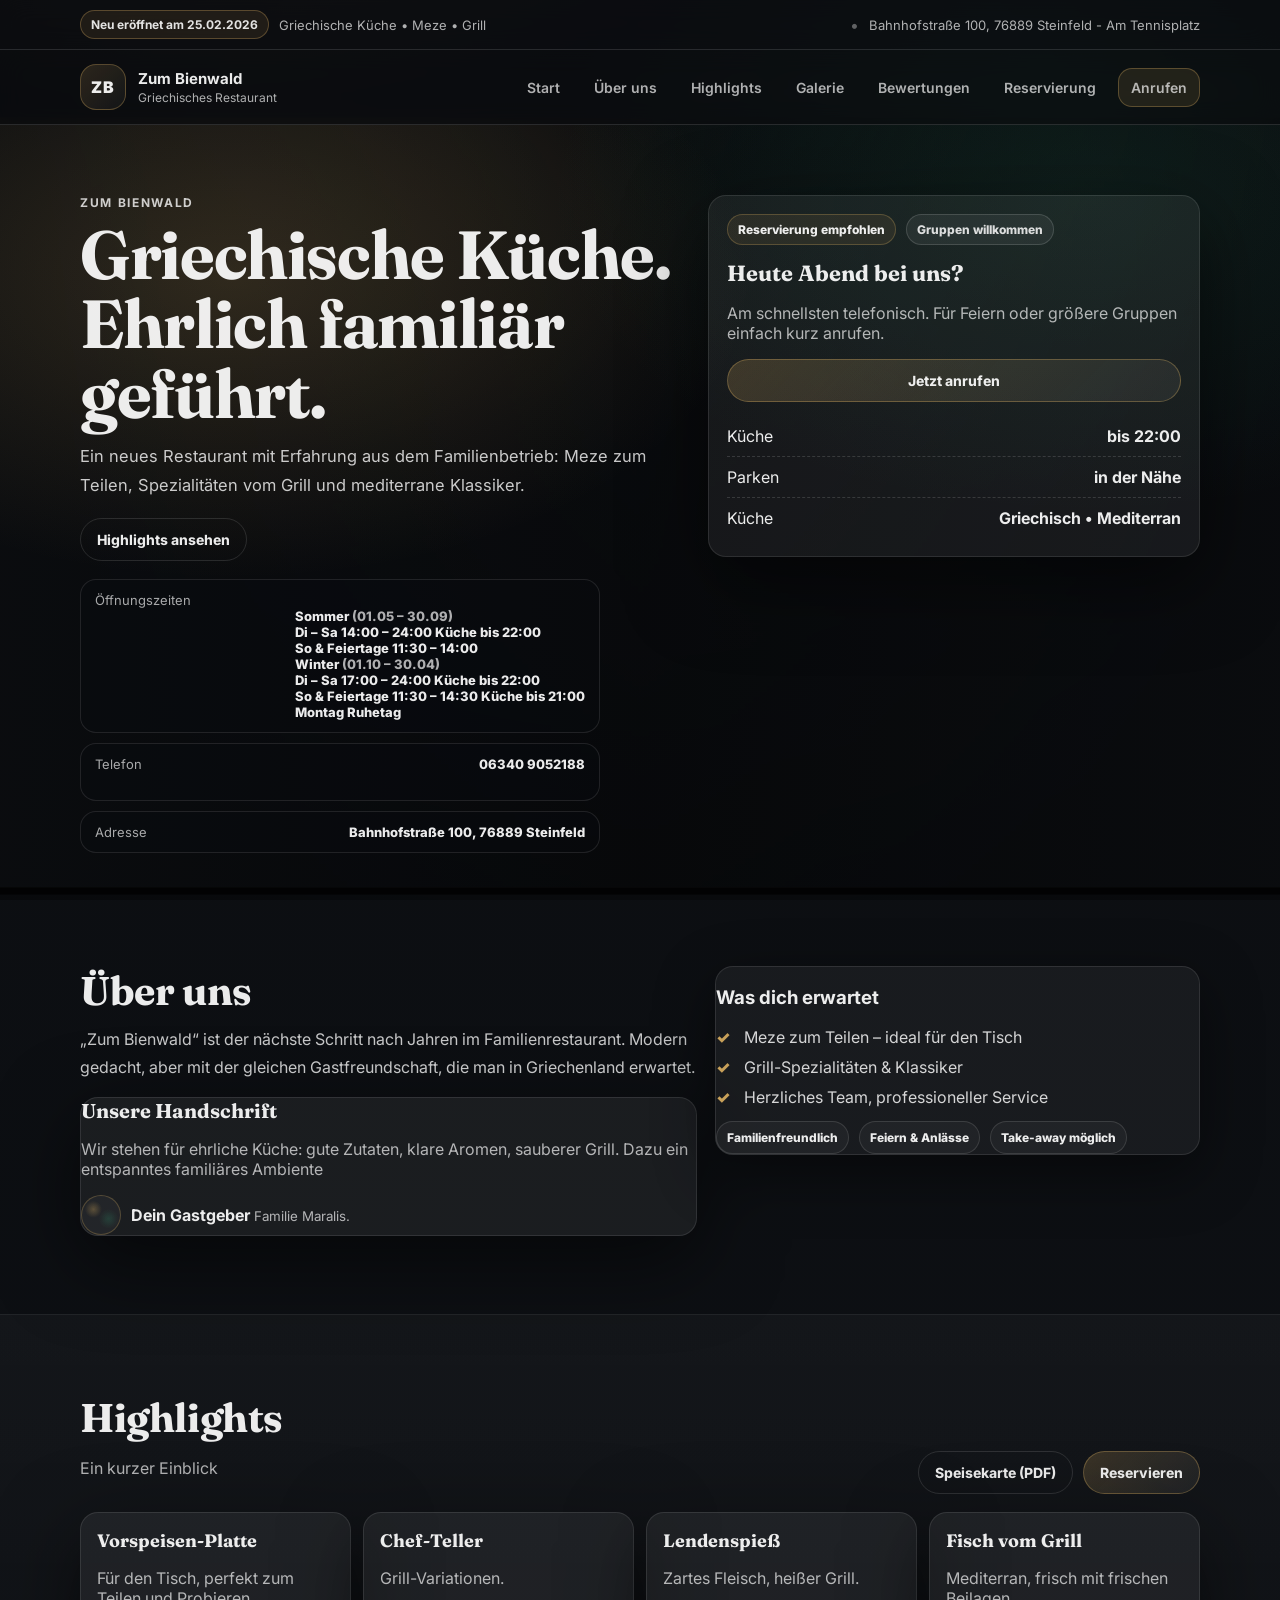
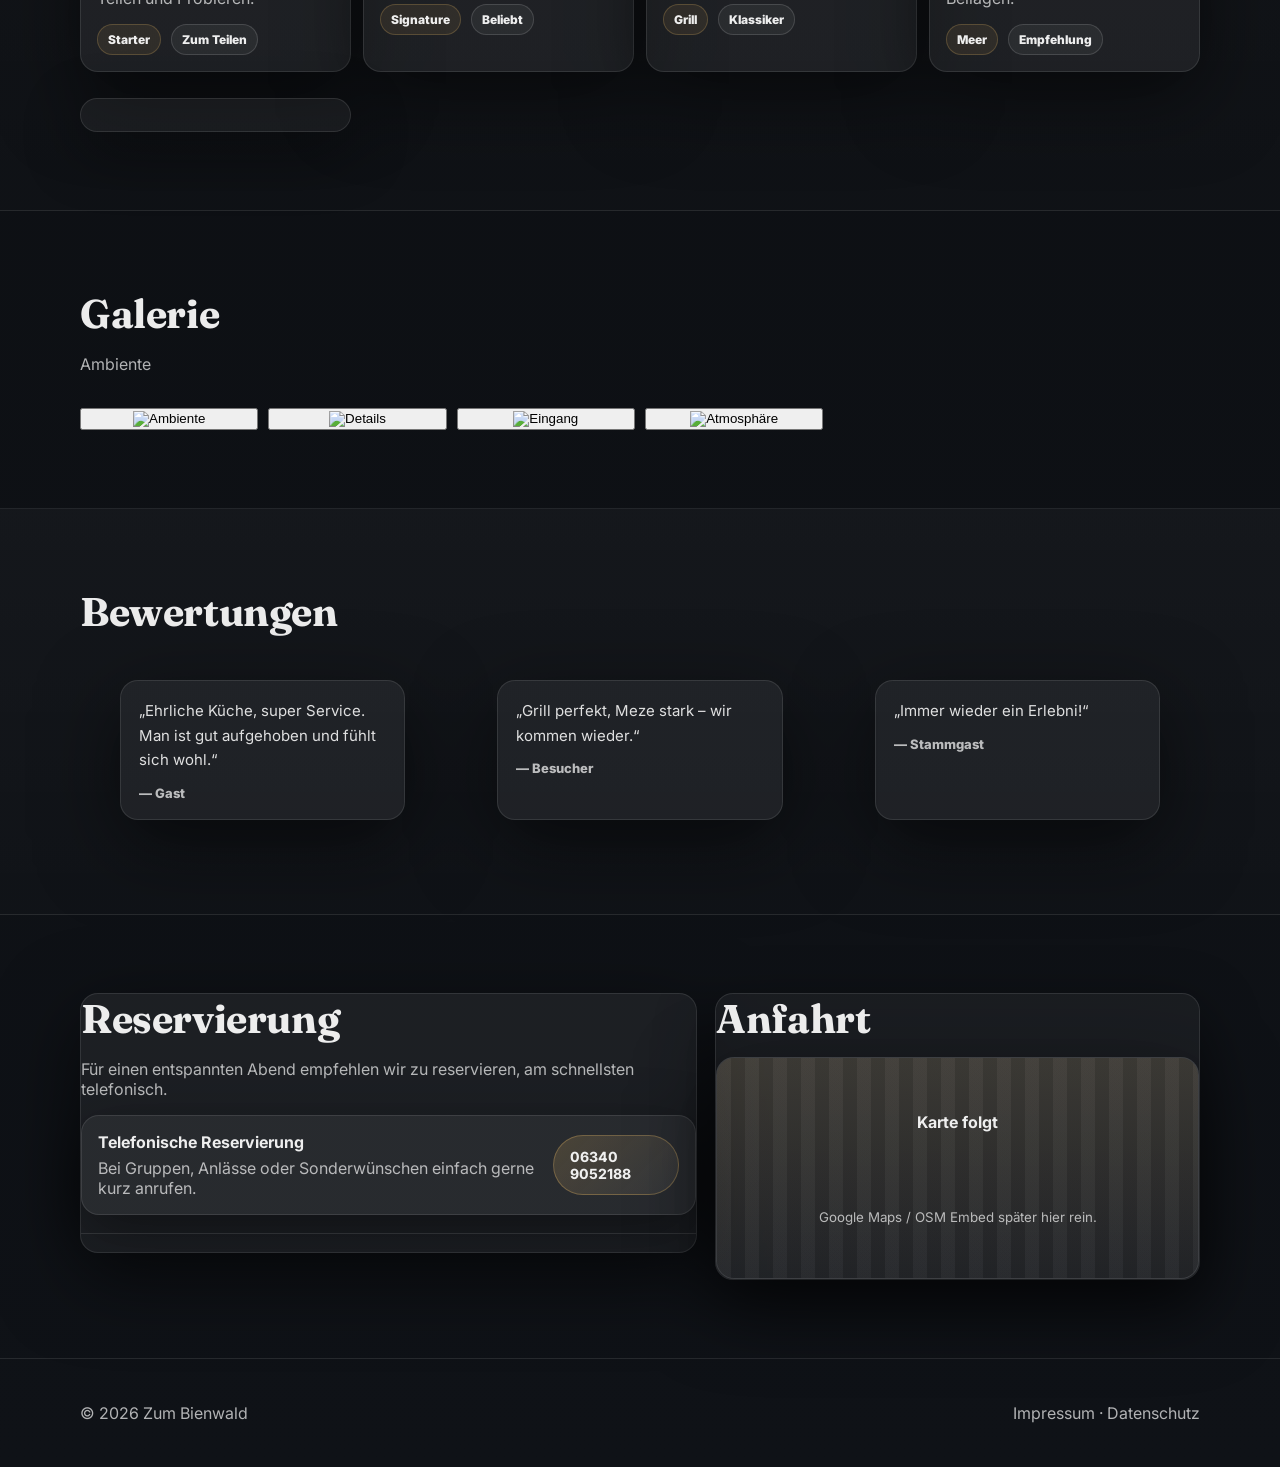
==== index.html @ 8776b53a "Update contact information and restaurant details" ====
<!doctype html>
<html lang="de">
  <head>
    <meta charset="UTF-8" />
    <meta name="viewport" content="width=device-width, initial-scale=1.0" />
    <title>Zum Bienwald — Griechische Küche mit Charakter</title>
    <meta name="description" content="Zum Bienwald — griechische Küche. Mediterrane Klassiker. Reservierung empfohlen." />

    <link rel="stylesheet" href="styles.css" />
  </head>

  <body>
    <!-- Top strip -->
    <div class="topstrip">
      <div class="container topstrip__inner">
        <div class="topstrip__left">
          <span class="pill">Neu eröffnet am 25.02.2026</span>
          <span class="topstrip__text">Griechische Küche • Meze • Grill</span>
        </div>
        <div class="topstrip__right">
          <a href="tel: 06340 9052188" class="topstrip__link"></a>
          <span class="dot">•</span>
          <a href="#kontakt" class="topstrip__link">Bahnhofstraße 100, 76889 Steinfeld - Am Tennisplatz </a>
        </div>
      </div>
    </div>

    <!-- Header -->
    <header class="header" id="top">
      <div class="container header__inner">
        <a class="brand" href="#start" aria-label="Start">
          <span class="brand__mark">ZB</span>
          <span class="brand__text">
            <strong>Zum Bienwald</strong>
            <small>Griechisches Restaurant</small>
          </span>
        </a>

        <button class="nav-toggle" aria-label="Menü öffnen" aria-expanded="false" aria-controls="nav">
          <span></span><span></span><span></span>
        </button>

        <nav class="nav" id="nav">
          <a href="#start">Start</a>
          <a href="#ueber-uns">Über uns</a>
          <a href="#speisekarte">Highlights</a>
          <a href="#galerie">Galerie</a>
          <a href="#bewertungen">Bewertungen</a>
          <a href="#reservierung">Reservierung</a>
          <a class="nav__cta" href="tel:06340 9052188">Anrufen</a>
        </nav>
      </div>
    </header>

    <!-- Hero -->
    <main id="start">
      <section class="hero">
        <div class="hero__bg" aria-hidden="true"></div>
        <div class="hero__overlay" aria-hidden="true"></div>

        <div class="container hero__inner">
          <div class="hero__copy">
            <p class="kicker">Zum Bienwald</p>
            <h1>Griechische Küche.<br />Ehrlich familiär geführt.</h1>
            <p class="lead">
              Ein neues Restaurant mit Erfahrung aus dem Familienbetrieb: Meze zum Teilen, Spezialitäten vom Grill und
              mediterrane Klassiker.
            </p>

            <div class="hero__actions">
              <a class="btn btn--ghost" href="#speisekarte">Highlights ansehen</a>
            </div>

            <div class="hero__meta">
              <div class="meta meta--hours">
                <span class="meta__k">Öffnungszeiten</span>

                <div class="meta__v hours">
                  <div class="hours__col">
                    <div class="hours__title">Sommer <span class="muted">(01.05 – 30.09)</span></div>

                    <div class="hours-mini__row">
                      <span class="hours__label">Di – Sa</span>
                      <span class="hours__time">14:00 – 24:00</span>
                      <span class="hours__note">Küche bis 22:00</span>
                    </div>

                    <div class="hours-mini__row">
                      <span class="hours__label">So & Feiertage</span>
                      <span class="hours__time">11:30 – 14:00</span>
                      <span class="hours__note"></span>
                    </div>
                  </div>

                  <div class="hours__col">
                    <div class="hours__title">Winter <span class="muted">(01.10 – 30.04)</span></div>

                    <div class="hours-mini__row">
                      <span class="hours__label">Di – Sa</span>
                      <span class="hours__time">17:00 – 24:00</span>
                      <span class="hours__note">Küche bis 22:00</span>
                    </div>

                    <div class="hours-mini__row">
                      <span class="hours__label">So & Feiertage</span>
                      <span class="hours__time">11:30 – 14:30</span>
                      <span class="hours__note">Küche bis 21:00</span>
                    </div>

                    <div class="hours__closed">Montag Ruhetag</div>
                  </div>
                </div>
              </div>

  <div class="meta">
    <span class="meta__k">Telefon</span>
    <p></p>
    <span class="meta__v"><a href="tel:063409052188">06340 9052188</a></span>
  </div>

  <div class="meta">
    <span class="meta__k">Adresse</span>
    <span class="meta__v">Bahnhofstraße 100, 76889 Steinfeld</span>
  </div>
</div>
          </div>

          <div class="hero__panel">
            <div class="panel card">
              <div class="panel__top">
                <span class="badge">Reservierung empfohlen</span>
                <span class="badge badge--muted">Gruppen willkommen</span>
              </div>

              <h3>Heute Abend bei uns?</h3>
              <p class="muted">
                Am schnellsten telefonisch. Für Feiern oder größere Gruppen einfach kurz anrufen.
              </p>

              <a class="btn btn--primary btn--wide" href="tel:06340 9052188">Jetzt anrufen</a>

              <div class="panel__rows">
                <div class="row">
                  <span>Küche</span>
                  <strong>bis 22:00</strong>
                </div>
                <div class="row">
                  <span>Parken</span>
                  <strong>in der Nähe</strong>
                </div>
                <div class="row">
                  <span>Küche</span>
                  <strong>Griechisch • Mediterran</strong>
                </div>
              </div>
            </div>
          </div>
        </div>
      </section>

      <!-- About -->
      <section class="section" id="ueber-uns">
        <div class="container grid-2">
          <div>
            <h2>Über uns</h2>
            <div class="about__img" style="background-image:url('assets/about-1.png')"></div>
            <p class="lead2">
              „Zum Bienwald“ ist der nächste Schritt nach Jahren im Familienrestaurant. Modern
              gedacht, aber mit der gleichen Gastfreundschaft, die man in Griechenland erwartet.
            </p>

            <div class="story card">
              <h3>Unsere Handschrift</h3>
              <p class="muted">
                Wir stehen für ehrliche Küche: gute Zutaten, klare Aromen, sauberer Grill. Dazu ein entspanntes familiäres Ambiente
              </p>

              <div class="signature">
                <div class="signature__dot" aria-hidden="true"></div>
                <div>
                  <strong>Dein Gastgeber</strong>
                  <small class="muted">Familie Maralis.</small>
                </div>
              </div>
            </div>
          </div>

          <aside class="card card--soft">
            <h3>Was dich erwartet</h3>
            <ul class="check">
              <li>Meze zum Teilen – ideal für den Tisch</li>
              <li>Grill-Spezialitäten & Klassiker</li>
              <li>Herzliches Team, professioneller Service</li>
            </ul>

            <div class="tags">
              <span class="tag">Familienfreundlich</span>
              <span class="tag">Feiern & Anlässe</span>
              <span class="tag">Take-away möglich</span>
            </div>
          </aside>
        </div>
      </section>

      <!-- Highlights / Menu style section -->
      <section class="section section--alt" id="speisekarte">
        <div class="container">
          <div class="section__head">
            <div>
              <h2>Highlights</h2>
              <p class="muted">Ein kurzer Einblick </p>
            </div>
            <div class="section__actions">
              <a class="btn btn--ghost" href="assets/speisekarte.pdf" target="_blank" rel="noopener">Speisekarte (PDF)</a>
              <a class="btn btn--primary" href="#reservierung">Reservieren</a>
            </div>
          </div>

          <div class="cards">
            <article class="food card">
              <div class="food__img" style="background-image:url('assets/dish-vorspeisenteller.png'); background-position: 50% 70%;"></div>
              <h3>Vorspeisen-Platte</h3>
              <p class="muted">Für den Tisch, perfekt zum Teilen und Probieren.</p>
              <div class="food__meta">
                <span class="chip">Starter</span>
                <span class="chip chip--line">Zum Teilen</span>
              </div>
            </article>

            <article class="food card">
              <div class="food__img" style="background-image:url('assets/dish-chefteller.png'); background-position: 50% 70%;"></div>
              <h3>Chef-Teller</h3>
              <p class="muted">Grill-Variationen.</p>
              <div class="food__meta">
                <span class="chip">Signature</span>
                <span class="chip chip--line">Beliebt</span>
              </div>
            </article>

            <article class="food card">
              <div class="food__img" style="background-image:url('assets/dish-lendenspiess.png'); background-position: 50% 70%;"></div>
              <h3>Lendenspieß</h3>
              <p class="muted">Zartes Fleisch, heißer Grill.</p>
              <div class="food__meta">
                <span class="chip">Grill</span>
                <span class="chip chip--line">Klassiker</span>
              </div>
            </article>

            <article class="food card">
              <div class="food__img" style="background-image:url('assets/dish-fisch.png'); background-position: 50% 70%;"></div>
              <h3>Fisch vom Grill</h3>
              <p class="muted">Mediterran, frisch mit frischen Beilagen.</p>
              <div class="food__meta">
                <span class="chip">Meer</span>
                <span class="chip chip--line">Empfehlung</span>
              </div>
            </article>

          <div class="note card card--soft">
          </div>
        </div>
      </section>

      <!-- Gallery -->
      <section class="section" id="galerie">
        <div class="container">
          <div class="section__head">
            <div>
              <h2>Galerie</h2>
              <p class="muted">Ambiente</p>
            </div>
          </div>

          <div class="gallery gallery--img">
            <button class="gi" data-src="assets/hero.png" aria-label="Ambiente">
              <img src="assets/hero.png" alt="Ambiente" loading="lazy">
            </button>

            <button class="gi" data-src="assets/about-1.png" aria-label="Details">
              <img src="assets/about-1.png" alt="Details" loading="lazy">
            </button>

            <button class="gi" data-src="assets/about-2.png" aria-label="Eingang">
              <img src="assets/about-2.png" alt="Eingang" loading="lazy">
            </button>

            <button class="gi" data-src="assets/about-3.png" aria-label="Atmosphäre">
              <img src="assets/about-3.png" alt="Atmosphäre" loading="lazy">
            </button>
          </div>
      </section>

      <!-- Reviews -->
      <section class="section section--alt" id="bewertungen">
        <div class="container">
          <div class="section__head">
            <div>
              <h2>Bewertungen</h2>
            </div>
          </div>

          <div class="quotes">
            <figure class="quote card">
              <blockquote>„Ehrliche Küche, super Service. Man ist gut aufgehoben und fühlt sich wohl.“</blockquote>
              <figcaption>— Gast</figcaption>
            </figure>

            <figure class="quote card">
              <blockquote>„Grill perfekt, Meze stark – wir kommen wieder.“</blockquote>
              <figcaption>— Besucher</figcaption>
            </figure>

            <figure class="quote card">
              <blockquote>„Immer wieder ein Erlebni!“</blockquote>
              <figcaption>— Stammgast</figcaption>
            </figure>
          </div>
        </div>
      </section>

      <!-- Reservation / Contact -->
      <section class="section" id="reservierung">
        <div class="container grid-2">
          <div class="card">
            <h2>Reservierung</h2>
            <p class="muted">
              Für einen entspannten Abend empfehlen wir zu reservieren, am schnellsten telefonisch.
            </p>

            <div class="call card card--soft">
              <div>
                <strong>Telefonische Reservierung</strong>
                <p class="muted" style="margin:6px 0 0;">
                  Bei Gruppen, Anlässe oder Sonderwünschen einfach gerne kurz anrufen.
                </p>
              </div>
              <a class="btn btn--primary" href="tel:06340 9052188">06340 9052188</a>
            </div>

            <hr class="hr" />

          </div>

          <aside class="card card--soft" id="kontakt">
            <h2>Anfahrt</h2>

            <div class="contact">
            <div class="map card">
              <div class="map__ph">
                <strong>Karte folgt</strong>
                <small class="muted">Google Maps / OSM Embed später hier rein.</small>
              </div>
            </div>
          </aside>
        </div>
      </section>
    </main>

    <footer class="footer">
      <div class="container footer__inner">
        <p class="muted">© <span id="year"></span> Zum Bienwald</p>
        <p class="muted">
          <a href="#" onclick="return false;">Impressum</a> ·
          <a href="#" onclick="return false;">Datenschutz</a>
        </p>
      </div>
    </footer>

    <!-- Lightbox -->
    <div class="lightbox" id="lightbox" aria-hidden="true">
      <button class="lightbox__close" aria-label="Schließen">×</button>
      <img class="lightbox__img" alt="Galeriebild" />
    </div>

    <script src="script.js"></script>

    <a class="fab" href="tel:06340 9052188" aria-label="Jetzt anrufen">
    Anrufen
    </a>
  </body>
</html>
---- styles.css ----
@import url('https://fonts.googleapis.com/css2?family=Fraunces:opsz,wght@9..144,500,650&family=Inter:wght@400;500;600;700&display=swap');

:root{
  --bg: #0b0d10;
  --bg2:#0f1217;
  --surface: rgba(255,255,255,0.06);
  --surface2: rgba(255,255,255,0.08);
  --line: rgba(255,255,255,0.12);

  --text: rgba(255,255,255,0.92);
  --muted: rgba(255,255,255,0.68);

  --accent: #c8a15a;      /* brass */
  --accent2:#2f9e73;      /* subtle green */
  --shadow: 0 24px 80px rgba(0,0,0,0.55);

  --radius: 18px;
  --container: 1120px;
}

*{ box-sizing:border-box; }
html{ scroll-behavior:smooth; }
body{
  margin:0;
  font-family: Inter, ui-sans-serif, system-ui, -apple-system, Segoe UI, Roboto, Helvetica, Arial;
  color: var(--text);

  /* Mehr Tiefe: mehrfaches Layering + "grain" + Vignette */
  background:
    radial-gradient(1200px 700px at 15% -10%, rgba(200,161,90,0.22), transparent 60%),
    radial-gradient(900px 600px at 85% 5%, rgba(47,158,115,0.14), transparent 58%),
    radial-gradient(900px 650px at 50% 115%, rgba(255,255,255,0.06), transparent 55%),
    linear-gradient(180deg, var(--bg), var(--bg2));
}

/* Grain + Vignette (Dimension) */
body::before{
  content:"";
  position: fixed;
  inset: 0;
  pointer-events: none;
  z-index: -1;

  /* sehr dezentes "Grain" durch überlagerte Micro-Gradienten */
  background:
    radial-gradient(1px 1px at 20% 30%, rgba(255,255,255,0.05), transparent 60%),
    radial-gradient(1px 1px at 80% 20%, rgba(255,255,255,0.04), transparent 60%),
    radial-gradient(1px 1px at 60% 70%, rgba(255,255,255,0.045), transparent 60%),
    radial-gradient(1px 1px at 30% 80%, rgba(255,255,255,0.035), transparent 60%);

  background-size: 220px 220px;
  opacity: 0.22;
  filter: contrast(120%) brightness(110%);
}

body::after{
  content:"";
  position: fixed;
  inset: 0;
  pointer-events: none;
  z-index: -1;

  /* Vignette für "Tiefe" */
  background:
    radial-gradient(900px 700px at 50% 30%, transparent 55%, rgba(0,0,0,0.55) 100%);
  opacity: 0.55;
}

a{ color:inherit; text-decoration:none; }
.container{ width:min(var(--container), calc(100% - 44px)); margin-inline:auto; }

.topstrip{
  position:sticky;
  top:0;
  z-index:60;
  backdrop-filter: blur(12px);
  background: rgba(11,13,16,0.75);
  border-bottom: 1px solid var(--line);
}
.topstrip__inner{
  display:flex;
  align-items:center;
  justify-content:space-between;
  gap:14px;
  padding: 10px 0;
}
.topstrip__left{ display:flex; align-items:center; gap:10px; flex-wrap:wrap; }
.topstrip__right{ display:flex; align-items:center; gap:10px; flex-wrap:wrap; }
.topstrip__text{ color: var(--muted); font-size: 13px; }
.topstrip__link{ color: var(--muted); font-size: 13px; }
.topstrip__link:hover{ color: var(--text); }
.dot{ color: rgba(255,255,255,0.35); }

.pill{
  display:inline-flex;
  align-items:center;
  padding:6px 10px;
  border-radius: 999px;
  border:1px solid rgba(200,161,90,0.35);
  background: rgba(200,161,90,0.10);
  color: rgba(255,255,255,0.88);
  font-weight: 700;
  font-size: 12px;
}

/* Header */
.header{
  position:sticky;
  top:45px;
  z-index:55;
  backdrop-filter: blur(12px);
  background: rgba(11,13,16,0.68);
  border-bottom:1px solid var(--line);
}
.header__inner{
  display:flex;
  align-items:center;
  justify-content:space-between;
  padding: 14px 0;
  gap:16px;
}

.brand{ display:flex; align-items:center; gap:12px; }
.brand__mark{
  width:46px; height:46px;
  display:grid; place-items:center;
  border-radius: 16px;
  border: 1px solid rgba(200,161,90,0.35);
  background: linear-gradient(135deg, rgba(200,161,90,0.18), rgba(255,255,255,0.04));
  letter-spacing: 0.08em;
  font-weight: 900;
}
.brand__text strong{ display:block; font-size: 15px; }
.brand__text small{ display:block; color: var(--muted); font-size: 12px; margin-top: 2px; }

.nav{ display:flex; align-items:center; gap:10px; }
.nav a{
  color: var(--muted);
  font-size: 14px;
  font-weight: 600;
  padding: 10px 12px;
  border-radius: 14px;
}
.nav a:hover{ color: var(--text); background: rgba(255,255,255,0.06); }

.nav__cta{
  border:1px solid rgba(200,161,90,0.35);
  background: rgba(200,161,90,0.12);
  color: rgba(255,255,255,0.90);
}
.nav__cta:hover{ background: rgba(200,161,90,0.16); }

.nav-toggle{
  display:none;
  width:46px; height:42px;
  border-radius: 14px;
  border:1px solid var(--line);
  background: rgba(255,255,255,0.06);
  cursor:pointer;
}
.nav-toggle span{
  display:block;
  height:2px; width:20px;
  background: rgba(255,255,255,0.80);
  margin: 5px auto;
  border-radius: 2px;
}

/* Hero */
.hero{
  position:relative;
  padding: 70px 0 34px;
  border-bottom: 1px solid rgba(255,255,255,0.08);
}
.hero__bg{
  position:absolute;
  inset:0;
  background:
    radial-gradient(900px 520px at 20% 10%, rgba(200,161,90,0.16), transparent 55%),
    linear-gradient(180deg, rgba(0,0,0,0.20), rgba(0,0,0,0.75)),
    url("assets/hero.jpg");
  background-size: cover;
  background-position: center;
  filter: saturate(1.02);

    /* ...dein vorhandener hero__bg bleibt... */
  transform: scale(1.02);
  filter: saturate(1.05) contrast(1.05) brightness(0.92);
}

.hero__overlay{
  position:absolute;
  inset:0;

  /* Mehr Dimension: stärker links, weicher rechts, plus subtle highlight */
  background:
    radial-gradient(900px 520px at 18% 20%, rgba(200,161,90,0.18), transparent 58%),
    radial-gradient(900px 520px at 85% 10%, rgba(47,158,115,0.10), transparent 60%),
    linear-gradient(90deg, rgba(11,13,16,0.92), rgba(11,13,16,0.55), rgba(11,13,16,0.90));
}
.hero__inner{
  position:relative;
  display:grid;
  grid-template-columns: 1.1fr 0.9fr;
  gap: 26px;
  align-items:start;
}

.kicker{
  margin:0 0 10px;
  color: rgba(255,255,255,0.78);
  letter-spacing: 0.14em;
  text-transform: uppercase;
  font-size: 12px;
  font-weight: 700;
}
h1{
  margin:0 0 14px;
  font-family: Fraunces, ui-serif, Georgia, serif;
  font-size: clamp(40px, 5.4vw, 68px);
  line-height: 1.02;
  letter-spacing: -0.02em;
}
.lead{
  margin:0 0 18px;
  color: rgba(255,255,255,0.78);
  font-size: 16.5px;
  line-height: 1.75;
  max-width: 62ch;
}

.hero__actions{ display:flex; gap:12px; flex-wrap:wrap; margin-bottom: 18px; }

.btn{
  display:inline-flex;
  align-items:center;
  justify-content:center;
  gap:10px;
  padding: 12px 16px;
  border-radius: 999px;
  border: 1px solid var(--line);
  cursor:pointer;
  font-weight: 750;
  font-size: 14px;
  background: rgba(255,255,255,0.06);
  color: var(--text);
  transition: transform 160ms ease, box-shadow 160ms ease, background 160ms ease;
}
.btn:hover{
  transform: translateY(-2px);
  box-shadow: 0 18px 44px rgba(0,0,0,0.35);
  background: rgba(255,255,255,0.08);
}
.btn--primary{
  border-color: rgba(200,161,90,0.38);
  background: linear-gradient(135deg, rgba(200,161,90,0.22), rgba(255,255,255,0.06));
}
.btn--ghost{
  background: transparent;
}
.btn--wide{ width:100%; }

.hero__meta{
  display:grid;
  grid-template-columns: 1fr;
  gap: 10px;
  margin-top: 18px;
  max-width: 520px;
}
.meta{
  border:1px solid rgba(255,255,255,0.10);
  background: rgba(11,13,16,0.45);
  border-radius: 16px;
  padding: 12px 14px;
  display:flex;
  justify-content:space-between;
  gap:12px;
}
.meta__k{ color: rgba(255,255,255,0.65); font-size: 13px; }
.meta__v{ font-weight: 800; font-size: 13px; }

/* Right panel */
.card{
  border:1px solid rgba(255,255,255,0.10);
  background: rgba(255,255,255,0.06);
  border-radius: var(--radius);
  box-shadow: var(--shadow);
}
.card--soft{ background: rgba(255,255,255,0.05); box-shadow: 0 18px 60px rgba(0,0,0,0.45); }

.panel{ padding: 18px; }
.panel__top{ display:flex; gap:10px; flex-wrap:wrap; margin-bottom: 14px; }
.badge{
  display:inline-flex;
  padding: 7px 10px;
  border-radius: 999px;
  border: 1px solid rgba(200,161,90,0.30);
  background: rgba(200,161,90,0.10);
  font-weight: 800;
  font-size: 12px;
}
.badge--muted{
  border-color: rgba(255,255,255,0.14);
  background: rgba(255,255,255,0.06);
  color: rgba(255,255,255,0.84);
}
.panel h3{
  margin: 0 0 8px;
  font-family: Fraunces, ui-serif, Georgia, serif;
  font-size: 22px;
}
.muted{ color: var(--muted); }
.panel__rows{ margin-top: 14px; }
.row{
  display:flex;
  justify-content:space-between;
  gap:12px;
  padding: 10px 0;
  border-bottom: 1px dashed rgba(255,255,255,0.14);
}
.row:last-child{ border-bottom:none; }

/* Sections */
.section{ padding: 78px 0; }
.section--alt{
  background: linear-gradient(180deg, rgba(255,255,255,0.03), rgba(255,255,255,0.01));
  border-top: 1px solid rgba(255,255,255,0.08);
  border-bottom: 1px solid rgba(255,255,255,0.08);
}
.section__head{
  display:flex;
  align-items:flex-end;
  justify-content:space-between;
  gap:16px;
  margin-bottom: 18px;
}
.section__actions{ display:flex; gap:10px; flex-wrap:wrap; }

h2{
  margin:0 0 10px;
  font-family: Fraunces, ui-serif, Georgia, serif;
  font-size: clamp(28px, 3.4vw, 40px);
  letter-spacing: -0.01em;
}
.lead2{
  margin: 0 0 16px;
  color: rgba(255,255,255,0.76);
  font-size: 16px;
  line-height: 1.75;
  max-width: 64ch;
}
.grid-2{
  display:grid;
  grid-template-columns: 1.12fr 0.88fr;
  gap: 18px;
  align-items:start;
}

/* Story */
.story h3{
  margin: 0 0 8px;
  font-family: Fraunces, ui-serif, Georgia, serif;
  font-size: 20px;
}
.signature{
  margin-top: 14px;
  display:flex;
  align-items:center;
  gap:10px;
}
.signature__dot{
  width:40px;
  height:40px;
  border-radius: 999px;
  border: 1px solid rgba(200,161,90,0.30);
  background:
    radial-gradient(14px 14px at 30% 35%, rgba(200,161,90,0.35), transparent 60%),
    radial-gradient(16px 16px at 70% 60%, rgba(47,158,115,0.22), transparent 60%),
    rgba(255,255,255,0.04);
}

/* Checklist + tags */
.check{ list-style:none; padding:0; margin: 12px 0 0; }
.check li{
  padding-left: 28px;
  position:relative;
  margin:10px 0;
  color: rgba(255,255,255,0.82);
}
.check li::before{
  content:"✓";
  position:absolute;
  left:0; top:0;
  color: var(--accent);
  font-weight:900;
}
.tags{ display:flex; flex-wrap:wrap; gap:10px; margin-top: 14px; }
.tag{
  padding:8px 10px;
  border-radius:999px;
  border:1px solid rgba(255,255,255,0.12);
  background: rgba(255,255,255,0.04);
  font-weight: 800;
  font-size: 12px;
}

/* Highlight cards */
.cards{
  display:grid;
  grid-template-columns: repeat(4, minmax(0, 1fr));
  gap: 12px;
}
.food{ padding: 16px; }
.food h3{
  margin:0 0 8px;
  font-family: Fraunces, ui-serif, Georgia, serif;
  font-size: 18px;
}
.food__meta{ display:flex; gap:10px; flex-wrap:wrap; margin-top: 12px; }
.chip{
  padding:7px 10px;
  border-radius: 999px;
  border: 1px solid rgba(200,161,90,0.28);
  background: rgba(200,161,90,0.10);
  font-weight: 850;
  font-size: 12px;
}
.chip--line{
  border-color: rgba(255,255,255,0.14);
  background: rgba(255,255,255,0.05);
}
.note{ margin-top: 14px; padding: 16px; }

/* Gallery */
.gallery{
  display:grid;
  grid-template-columns: repeat(6, minmax(0, 1fr));
  gap: 10px;
}
.g{
  appearance:none;
  border: 1px solid rgba(255,255,255,0.10);
  border-radius: 16px;
  background:
    radial-gradient(220px 140px at 20% 30%, rgba(200,161,90,0.20), transparent 60%),
    radial-gradient(220px 140px at 80% 60%, rgba(47,158,115,0.12), transparent 60%),
    rgba(255,255,255,0.04);
  height: 170px;
  cursor:pointer;
  box-shadow: 0 18px 60px rgba(0,0,0,0.45);
  transition: transform 160ms ease, background 160ms ease;
}
.g:hover{
  transform: translateY(-2px);
  background:
    radial-gradient(220px 140px at 20% 30%, rgba(200,161,90,0.26), transparent 60%),
    radial-gradient(220px 140px at 80% 60%, rgba(47,158,115,0.14), transparent 60%),
    rgba(255,255,255,0.05);
}
.g--wide{ grid-column: span 2; }

/* Quotes */
.quotes{
  display:grid;
  grid-template-columns: repeat(3, minmax(0, 1fr));
  gap: 12px;
}
.quote{ padding: 18px; }
.quote blockquote{
  margin:0 0 12px;
  font-size: 15px;
  line-height: 1.65;
  color: rgba(255,255,255,0.86);
}
.quote figcaption{
  color: rgba(255,255,255,0.70);
  font-weight: 800;
  font-size: 13px;
}

/* Reservation section */
.call{
  margin-top: 16px;
  padding: 16px;
  display:flex;
  align-items:center;
  justify-content:space-between;
  gap:12px;
}
.hr{
  border:none;
  border-top: 1px solid rgba(255,255,255,0.10);
  margin: 18px 0;
}
.form__grid{
  display:grid;
  grid-template-columns: 1fr 1fr;
  gap: 12px;
}
label span{
  display:block;
  color: rgba(255,255,255,0.72);
  font-size: 12px;
  font-weight: 700;
  margin-bottom: 6px;
}
input, textarea{
  width:100%;
  padding: 12px 12px;
  border-radius: 14px;
  border: 1px solid rgba(255,255,255,0.14);
  background: rgba(0,0,0,0.20);
  color: var(--text);
  outline:none;
}
input:focus, textarea:focus{
  border-color: rgba(200,161,90,0.45);
  box-shadow: 0 0 0 4px rgba(200,161,90,0.12);
}
textarea{ resize: vertical; }
.span-2{ grid-column: span 2; }

/* Contact */
.contact{ margin-top: 10px; }
.contact__row{
  display:flex;
  justify-content:space-between;
  gap:12px;
  padding: 10px 0;
  border-bottom: 1px dashed rgba(255,255,255,0.14);
}
.contact__row:last-child{ border-bottom:none; }

.map{ margin-top: 14px; padding:0; overflow:hidden; }
.map__ph{
  height: 220px;
  display:grid;
  place-items:center;
  text-align:center;
  gap:6px;
  padding: 18px;
  background:
    linear-gradient(180deg, rgba(200,161,90,0.12), rgba(0,0,0,0.18)),
    repeating-linear-gradient(90deg, rgba(255,255,255,0.05) 0 14px, transparent 14px 28px);
}

.hours{ margin-top: 16px; }
.hours h3{
  margin: 0 0 10px;
  font-family: Fraunces, ui-serif, Georgia, serif;
  font-size: 18px;
}
.hours__row{
  display:flex;
  justify-content:space-between;
  gap:12px;
  padding: 10px 0;
  border-bottom: 1px dashed rgba(255,255,255,0.14);
}
.hours__row:last-child{ border-bottom:none; }

/* Footer */
.footer{
  padding: 28px 0;
  border-top: 1px solid rgba(255,255,255,0.10);
}
.footer__inner{
  display:flex;
  justify-content:space-between;
  gap:12px;
  flex-wrap:wrap;
}

/* Lightbox */
.lightbox{
  position:fixed;
  inset:0;
  display:none;
  align-items:center;
  justify-content:center;
  background: rgba(0,0,0,0.78);
  padding: 24px;
  z-index:120;
}
.lightbox.is-open{ display:flex; }
.lightbox__img{
  max-width: min(980px, 94vw);
  max-height: 82vh;
  border-radius: 18px;
  box-shadow: 0 30px 90px rgba(0,0,0,0.55);
}
.lightbox__close{
  position:absolute;
  top: 14px;
  right: 14px;
  width: 44px;
  height: 44px;
  border-radius: 999px;
  border:1px solid rgba(255,255,255,0.22);
  background: rgba(255,255,255,0.10);
  color: white;
  font-size: 26px;
  line-height: 1;
  cursor:pointer;
}

/* Responsive */
@media (max-width: 980px){
  .hero__inner{ grid-template-columns: 1fr; }
  .grid-2{ grid-template-columns: 1fr; }
  .cards{ grid-template-columns: repeat(2, minmax(0, 1fr)); }
  .gallery{ grid-template-columns: repeat(2, minmax(0, 1fr)); }
  .g--wide{ grid-column: span 2; }
  .quotes{ grid-template-columns: 1fr; }
  .call{ flex-direction:column; align-items:stretch; }
}

@media (max-width: 760px){
  .nav-toggle{ display:inline-block; }
  .nav{
    position:absolute;
    right: 22px;
    top: 74px;
    display:none;
    flex-direction:column;
    align-items:stretch;
    gap:8px;
    padding: 12px;
    width: min(340px, calc(100vw - 44px));
    border:1px solid rgba(255,255,255,0.12);
    border-radius: 16px;
    background: rgba(11,13,16,0.96);
    box-shadow: var(--shadow);
  }
  .nav.is-open{ display:flex; }
}

.fab{
  position: fixed;
  left: 16px;
  right: 16px;
  bottom: 16px;
  z-index: 200;
  display:none;

  padding: 14px 16px;
  border-radius: 999px;
  text-align:center;
  font-weight: 900;
  letter-spacing: 0.02em;

  border: 1px solid rgba(200,161,90,0.40);
  background: linear-gradient(135deg, rgba(200,161,90,0.26), rgba(255,255,255,0.08));
  color: rgba(255,255,255,0.92);
  box-shadow: 0 20px 60px rgba(0,0,0,0.55);
}

@media (max-width: 560px){
  .fab{ display:block; }
  /* Damit der Button nicht Inhalte überdeckt */
  .footer{ padding-bottom: 86px; }
}

/* Mobile-first Polish */
@media (max-width: 560px){

  /* Container mehr Luft, nichts klebt am Rand */
  .container{ width: min(var(--container), calc(100% - 32px)); }

  /* Header: mehr Touch-Targets */
  .nav a{ padding: 12px 14px; font-size: 15px; }

  /* Hero: Text klarer, Buttons full-width */
  .hero{ padding: 56px 0 26px; }
  h1{ font-size: 40px; line-height: 1.03; }
  .lead{ font-size: 15.5px; }

  .hero__actions{
    display:grid;
    grid-template-columns: 1fr;
    gap:10px;
  }
  .hero__actions .btn{ width: 100%; }

  /* Meta: untereinander + größere Abstände */
  .hero__meta{ gap: 10px; }
  .meta{ padding: 14px 14px; }

  /* Panel: weniger Shadow, bessere Lesbarkeit */
  .panel{ padding: 16px; }
  .panel h3{ font-size: 20px; }

  /* Sections: weniger vertical padding damit man nicht endlos scrollt */
  .section{ padding: 58px 0; }

  /* Cards: nicht zu eng */
  .card{ border-radius: 16px; }

  /* Highlights: 1 Spalte statt 2 */
  .cards{ grid-template-columns: 1fr !important; }

  /* Gallery: 2 Spalten sauber */
  .gallery{
    grid-template-columns: repeat(2, minmax(0, 1fr)) !important;
    gap: 10px;
  }
  .g{ height: 140px; border-radius: 14px; }
  .g--wide{ grid-column: span 2; height: 160px; }

  /* Form: 1 Spalte */
  .form__grid{ grid-template-columns: 1fr; }
  .span-2{ grid-column: auto; }

  /* Callout / Call card: vertikal */
  .call{ flex-direction: column; align-items: stretch; }
}
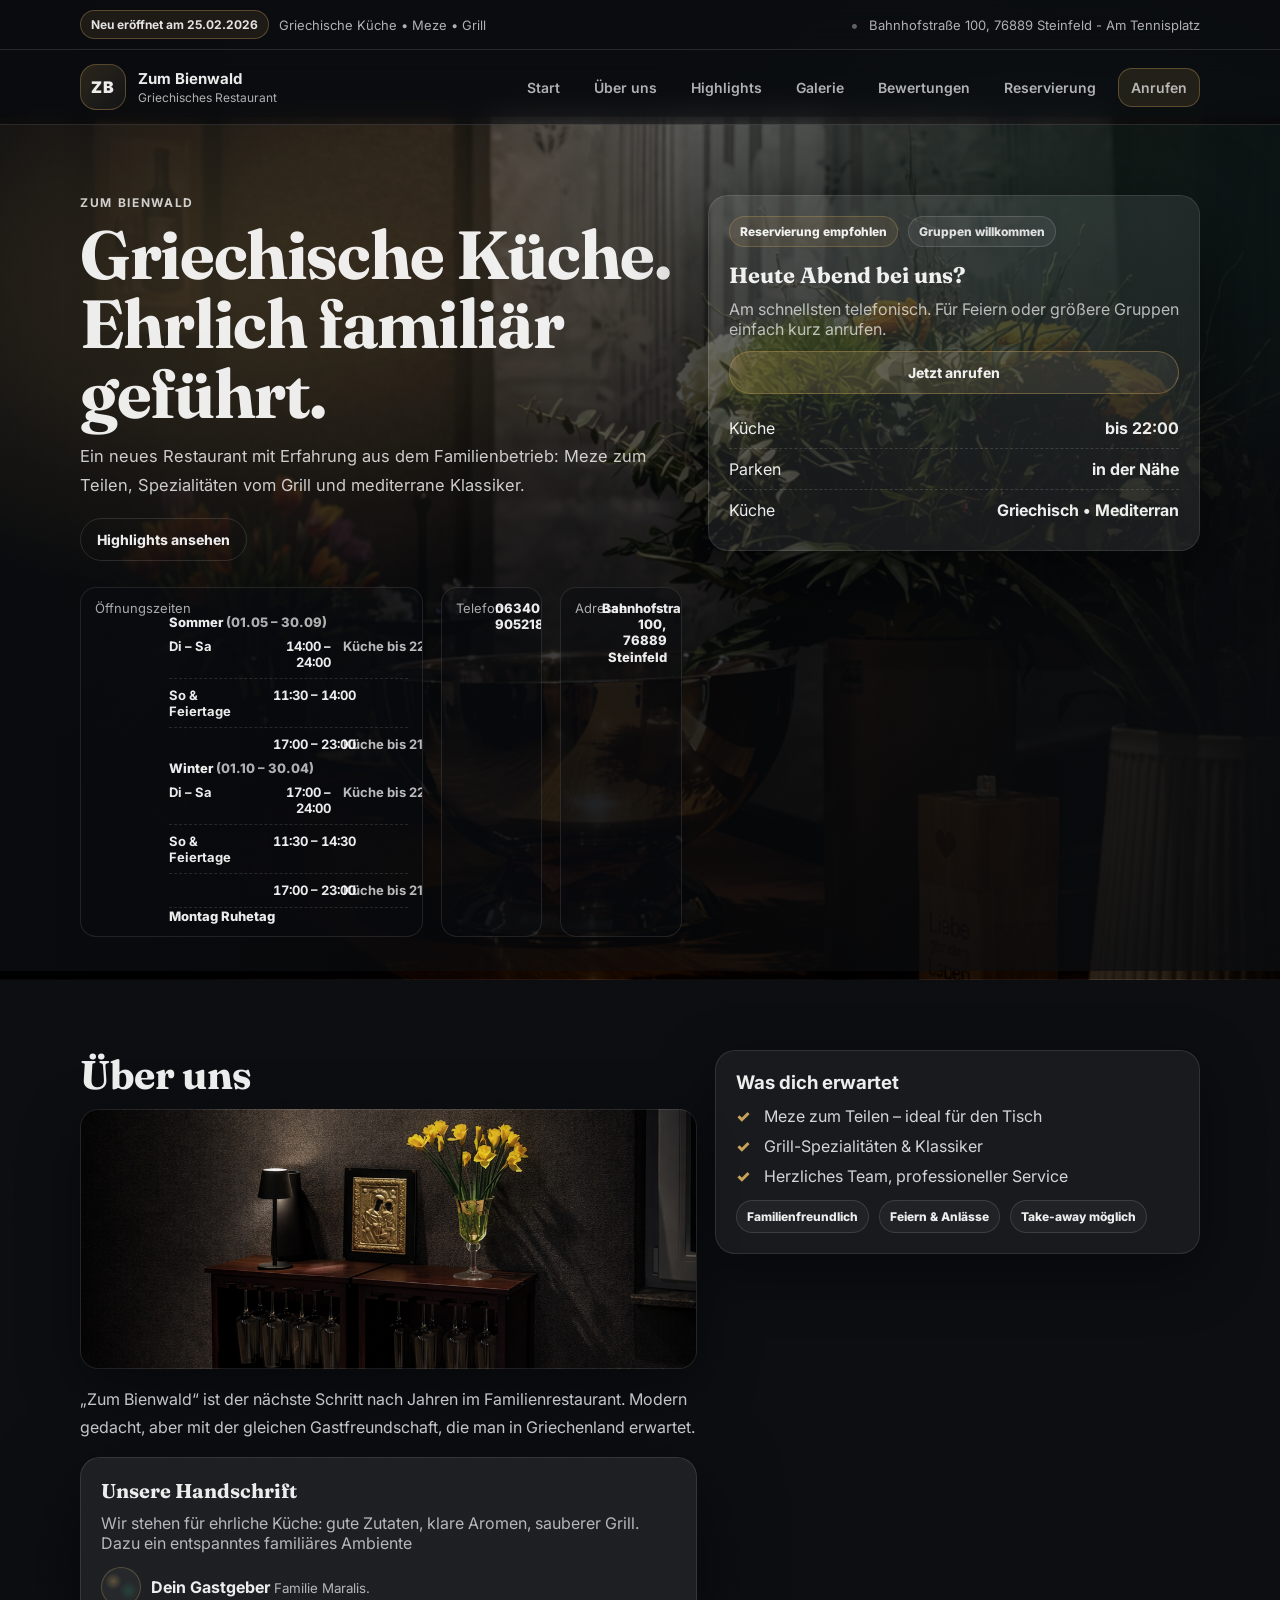
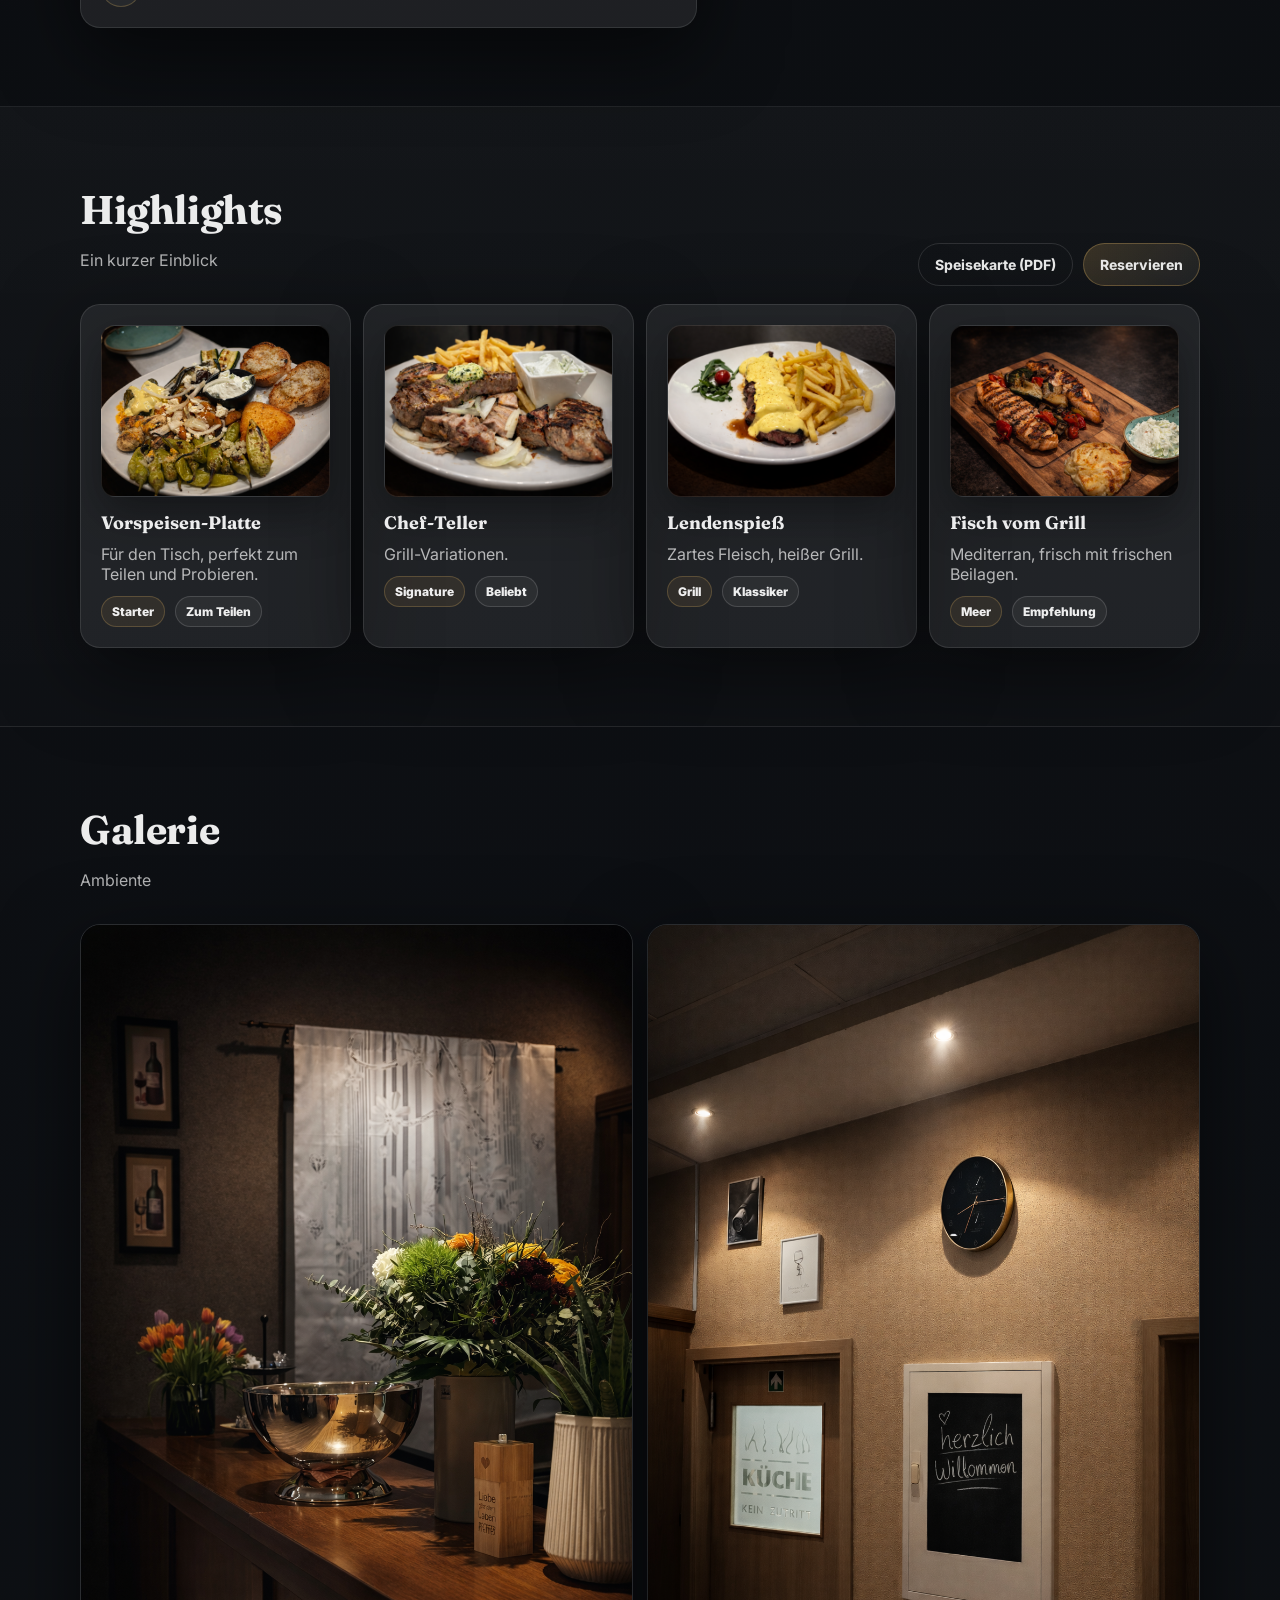
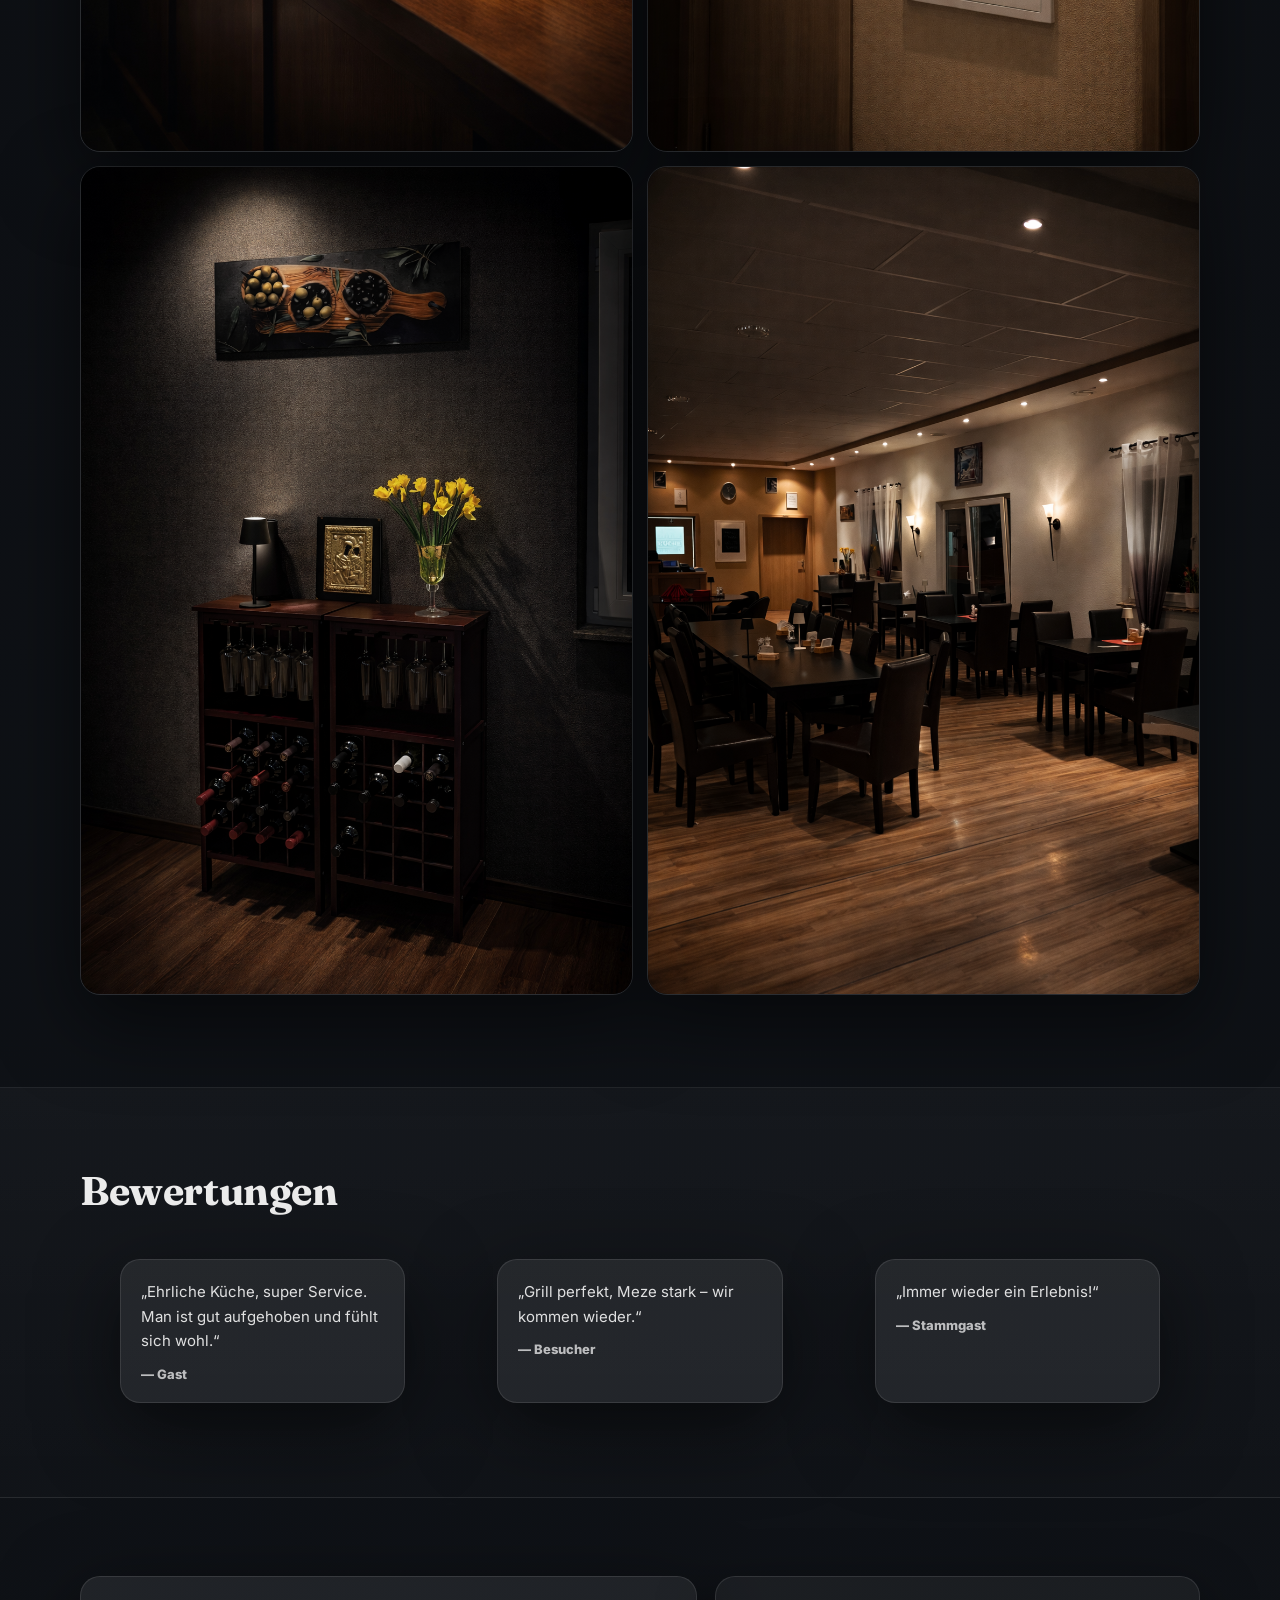
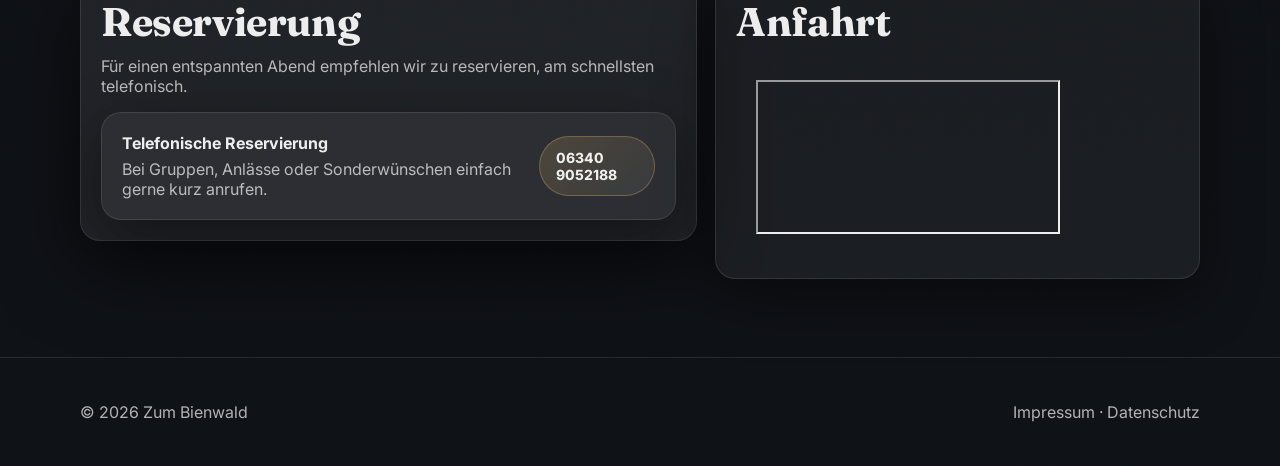
==== commit 3ad1e347: "Update fmt.Println message from 'Hello' to 'Goodbye'" ====
--- a/index.html
+++ b/index.html
@@ -85,11 +85,17 @@
                       <span class="hours__note">Küche bis 22:00</span>
                     </div>
 
-                    <div class="hours-mini__row">
-                      <span class="hours__label">So & Feiertage</span>
-                      <span class="hours__time">11:30 – 14:00</span>
-                      <span class="hours__note"></span>
-                    </div>
+                    <!-- So & Feiertage (Sommer) -->
+                      <div class="hours-mini__row">
+                        <span class="hm-label">So & Feiertage</span>
+                        <span class="hm-time">11:30 – 14:00</span>
+                        <span class="hm-note"></span>
+                      </div>
+                      <div class="hours-mini__row">
+                        <span class="hm-label hm-ghost"></span>
+                        <span class="hm-time">17:00 – 23:00</span>
+                        <span class="hm-note">Küche bis 21:00</span>
+                      </div>
                   </div>
 
                   <div class="hours__col">
@@ -101,11 +107,17 @@
                       <span class="hours__note">Küche bis 22:00</span>
                     </div>
 
-                    <div class="hours-mini__row">
-                      <span class="hours__label">So & Feiertage</span>
-                      <span class="hours__time">11:30 – 14:30</span>
-                      <span class="hours__note">Küche bis 21:00</span>
-                    </div>
+                    <!-- So & Feiertage (Winter) -->
+                      <div class="hours-mini__row">
+                        <span class="hm-label">So & Feiertage</span>
+                        <span class="hm-time">11:30 – 14:30</span>
+                        <span class="hm-note"></span>
+                      </div>
+                      <div class="hours-mini__row">
+                        <span class="hm-label hm-ghost"></span>
+                        <span class="hm-time">17:00 – 23:00</span>
+                        <span class="hm-note">Küche bis 21:00</span>
+                      </div>
 
                     <div class="hours__closed">Montag Ruhetag</div>
                   </div>
@@ -256,8 +268,6 @@
                 <span class="chip chip--line">Empfehlung</span>
               </div>
             </article>
-
-          <div class="note card card--soft">
           </div>
         </div>
       </section>
@@ -312,7 +322,7 @@
             </figure>
 
             <figure class="quote card">
-              <blockquote>„Immer wieder ein Erlebni!“</blockquote>
+              <blockquote>„Immer wieder ein Erlebnis!“</blockquote>
               <figcaption>— Stammgast</figcaption>
             </figure>
           </div>
@@ -328,6 +338,8 @@
               Für einen entspannten Abend empfehlen wir zu reservieren, am schnellsten telefonisch.
             </p>
 
+            <p></p>
+
             <div class="call card card--soft">
               <div>
                 <strong>Telefonische Reservierung</strong>
@@ -335,23 +347,23 @@
                   Bei Gruppen, Anlässe oder Sonderwünschen einfach gerne kurz anrufen.
                 </p>
               </div>
+              <p></p>
               <a class="btn btn--primary" href="tel:06340 9052188">06340 9052188</a>
             </div>
-
-            <hr class="hr" />
 
           </div>
 
           <aside class="card card--soft" id="kontakt">
             <h2>Anfahrt</h2>
 
-            <div class="contact">
-            <div class="map card">
-              <div class="map__ph">
-                <strong>Karte folgt</strong>
-                <small class="muted">Google Maps / OSM Embed später hier rein.</small>
-              </div>
-            </div>
+              <div class="map">
+                <iframe 
+                  src="https://www.google.com/maps/embed?pb=!1m18!1m12!1m3!1d2615.534107787857!2d8.039789412570066!3d49.03846737123762!2m3!1f0!2f0!3f0!3m2!1i1024!2i768!4f13.1!3m3!1m2!1s0x4796f9d693c13ef7%3A0x9d73e7841447d895!2sRestaurant%20zum%20Bienwald!5e0!3m2!1sde!2sde!4v1772438051567!5m2!1sde!2sde"
+                  loading="lazy"
+                  referrerpolicy="no-referrer-when-downgrade"
+                  allowfullscreen>
+                </iframe>
+              </div>
           </aside>
         </div>
       </section>
@@ -361,8 +373,8 @@
       <div class="container footer__inner">
         <p class="muted">© <span id="year"></span> Zum Bienwald</p>
         <p class="muted">
-          <a href="#" onclick="return false;">Impressum</a> ·
-          <a href="#" onclick="return false;">Datenschutz</a>
+          <a href="impressum.html">Impressum</a> ·
+          <a href="datenschutz.html">Datenschutz</a>
         </p>
       </div>
     </footer>
--- a/styles.css
+++ b/styles.css
@@ -63,7 +63,7 @@
   /* Vignette für "Tiefe" */
   background:
     radial-gradient(900px 700px at 50% 30%, transparent 55%, rgba(0,0,0,0.55) 100%);
-  opacity: 0.55;
+  opacity: 0.38;
 }
 
 a{ color:inherit; text-decoration:none; }
@@ -178,14 +178,13 @@
   background:
     radial-gradient(900px 520px at 20% 10%, rgba(200,161,90,0.16), transparent 55%),
     linear-gradient(180deg, rgba(0,0,0,0.20), rgba(0,0,0,0.75)),
-    url("assets/hero.jpg");
+    url("assets/hero.png");
   background-size: cover;
   background-position: center;
-  filter: saturate(1.02);
 
     /* ...dein vorhandener hero__bg bleibt... */
   transform: scale(1.02);
-  filter: saturate(1.05) contrast(1.05) brightness(0.92);
+  filter: saturate(1.05) contrast(1.05) brightness(0.99);
 }
 
 .hero__overlay{
@@ -196,7 +195,7 @@
   background:
     radial-gradient(900px 520px at 18% 20%, rgba(200,161,90,0.18), transparent 58%),
     radial-gradient(900px 520px at 85% 10%, rgba(47,158,115,0.10), transparent 60%),
-    linear-gradient(90deg, rgba(11,13,16,0.92), rgba(11,13,16,0.55), rgba(11,13,16,0.90));
+    linear-gradient(90deg, rgba(11,13,16,0.86), rgba(11,13,16,0.45), rgba(11,13,16,0.84));
 }
 .hero__inner{
   position:relative;
@@ -261,12 +260,12 @@
 .btn--wide{ width:100%; }
 
 .hero__meta{
-  display:grid;
-  grid-template-columns: 1fr;
-  gap: 10px;
-  margin-top: 18px;
-  max-width: 520px;
-}
+  display: grid;
+  grid-template-columns: 3.4fr 1fr 1.2fr; /* Öffnungszeiten bekommt mehr Platz */
+  gap: 18px;
+  margin-top: 26px;
+}
+
 .meta{
   border:1px solid rgba(255,255,255,0.10);
   background: rgba(11,13,16,0.45);
@@ -275,14 +274,96 @@
   display:flex;
   justify-content:space-between;
   gap:12px;
-}
+  overflow: hidden;   /* verhindert, dass Text aus der Kachel herausragt */
+  min-width: 0;       /* wichtig in CSS Grid, sonst kann Inhalt Spalten aufsprengen */
+}
+
+/* Alle Meta-Kacheln: gleiche Grundhöhe + sauberer Innenabstand */
+.hero__meta .meta{
+  min-height: 64px;
+  align-items: center;
+}
+
+/* Öffnungszeiten dürfen mehrzeilig sein und oben starten */
+.hero__meta .meta--hours{
+  align-items: flex-start;
+}
+
+/* Adresse: darf umbrechen, aber bleibt sauber */
+.hero__meta .meta:nth-child(3) .meta__v{
+  text-align: right;
+  white-space: normal;
+  line-height: 1.25;
+}
+
+.meta--hours{
+  align-items: flex-start;
+}
+
+.hours-mini__row{
+  display: grid;
+  grid-template-columns: 1.4fr 0.9fr 1fr;
+  align-items: baseline;
+  gap: 12px;
+  padding: 8px 0;
+  border-bottom: 1px dashed rgba(255,255,255,0.12);
+  font-weight: 700;
+}
+
+.hours-mini__row:last-child{
+  border-bottom: none;
+}
+
+/* Uhrzeiten sauber rechts */
+.hours-mini__row span:nth-child(2){
+  text-align: right;
+  font-variant-numeric: tabular-nums;
+}
+
+/* Küchen-Hinweis */
+.hours-mini__row span:nth-child(3){
+  text-align: right;
+  color: rgba(255,255,255,0.72);
+  white-space: nowrap;
+}
+
+.hm-label{
+  text-align: left;
+}
+
+.hm-time{
+  text-align: right;
+  font-variant-numeric: tabular-nums;
+  white-space: nowrap;
+}
+
+.hm-note{
+  text-align: right;
+  color: rgba(255,255,255,0.72);
+  white-space: normal;
+  line-height: 1.2;
+}
+
+@media (max-width: 560px){
+  .hours-mini{ grid-template-columns: 1fr; }
+
+  .hero__meta{
+    grid-template-columns: 1fr;
+    max-width: none;
+  }
+}
+
 .meta__k{ color: rgba(255,255,255,0.65); font-size: 13px; }
-.meta__v{ font-weight: 800; font-size: 13px; }
+.meta__v{ 
+  font-weight: 800; 
+  font-size: 13px; 
+  min-width: 0;
+}
 
 /* Right panel */
 .card{
   border:1px solid rgba(255,255,255,0.10);
-  background: rgba(255,255,255,0.06);
+  background: rgba(255,255,255,0.075);
   border-radius: var(--radius);
   box-shadow: var(--shadow);
 }
@@ -356,6 +437,21 @@
   align-items:start;
 }
 
+.about__img{
+  height: 260px;
+  border-radius: 18px;
+  border: 1px solid rgba(255,255,255,0.10);
+  background-size: cover;
+  background-position: center;
+  background-repeat: no-repeat;
+  box-shadow: 0 18px 60px rgba(0,0,0,0.45);
+  margin: 10px 0 16px;
+}
+
+@media (max-width: 560px){
+  .about__img{ height: 220px; }
+}
+
 /* Story */
 .story h3{
   margin: 0 0 8px;
@@ -410,7 +506,23 @@
   grid-template-columns: repeat(4, minmax(0, 1fr));
   gap: 12px;
 }
-.food{ padding: 16px; }
+.food{ padding: 16px; overflow: hidden; }
+
+.food__img{
+  width: 100%;
+  aspect-ratio: 4 / 3;      /* gleichmäßige Proportion */
+  border-radius: 14px;
+  margin-bottom: 14px;
+  border: 1px solid rgba(255,255,255,0.10);
+  background-size: cover;
+  background-position: 50% 60%;
+  background-repeat: no-repeat;
+  box-shadow: 0 16px 44px rgba(0,0,0,0.40);
+}
+
+@media (max-width: 560px){
+  .food__img{ height: 175px; }
+}
 .food h3{
   margin:0 0 8px;
   font-family: Fraunces, ui-serif, Georgia, serif;
@@ -432,32 +544,123 @@
 .note{ margin-top: 14px; padding: 16px; }
 
 /* Gallery */
-.gallery{
-  display:grid;
-  grid-template-columns: repeat(6, minmax(0, 1fr));
-  gap: 10px;
-}
-.g{
+/* Gallery with real images (natural aspect ratios) */
+
+/* Gallery (Masonry) – keine Löcher */
+.gallery--img{
+  columns: 2;
+  column-gap: 14px;
+}
+
+/* jedes Item als "Spalte-Block" */
+.gallery--img .gi{
+  display: inline-block;
+  width: 100%;
+  margin: 0 0 14px;
+  break-inside: avoid;
+}
+
+/* Bild bleibt natürlich */
+.gallery--img .gi img{
+  display:block;
+  width:100%;
+  height:auto;
+}
+
+/* optional: erstes Bild etwas "Hero" (aber ohne Löcher) */
+.gallery--img .gi:first-child{
+  /* leicht größerer Look */
+  transform: translateZ(0);
+}
+
+.gi{
+  appearance: none;
+  border: 1px solid rgba(255,255,255,0.12);
+  border-radius: 20px;
+  overflow: hidden;
+  cursor: pointer;
+  padding: 0;
+  background: transparent;
+  box-shadow: 0 26px 80px rgba(0,0,0,0.55);
+  transition: border-color 160ms ease, box-shadow 160ms ease;
+}
+
+.gi:hover{
+  border-color: rgba(200,161,90,0.35);
+  box-shadow: 0 30px 95px rgba(0,0,0,0.65);
+}
+
+/* the image defines height naturally */
+.gi img{
+  display: block;
+  width: 100%;
+  height: auto;           /* <- das ist der Schlüssel */
+}
+
+.g:hover{
+  transform: translateY(-3px);
+  border-color: rgba(200,161,90,0.35);
+  box-shadow: 0 30px 95px rgba(0,0,0,0.65);
+}
+
+/* großes Bild links */
+.g--hero{
+  grid-row: span 2;
+}
+
+/* breites Bild (falls du es nutzt) */
+.g--wide{
+  grid-column: span 2;
+}
+
+/* tiles */
+.gallery--featured .g{
   appearance:none;
-  border: 1px solid rgba(255,255,255,0.10);
-  border-radius: 16px;
-  background:
-    radial-gradient(220px 140px at 20% 30%, rgba(200,161,90,0.20), transparent 60%),
-    radial-gradient(220px 140px at 80% 60%, rgba(47,158,115,0.12), transparent 60%),
-    rgba(255,255,255,0.04);
-  height: 170px;
+  border: 1px solid rgba(255,255,255,0.12);
+  border-radius: 18px;
+  height: 320px;                 /* deutlich größer */
   cursor:pointer;
-  box-shadow: 0 18px 60px rgba(0,0,0,0.45);
-  transition: transform 160ms ease, background 160ms ease;
-}
-.g:hover{
-  transform: translateY(-2px);
-  background:
-    radial-gradient(220px 140px at 20% 30%, rgba(200,161,90,0.26), transparent 60%),
-    radial-gradient(220px 140px at 80% 60%, rgba(47,158,115,0.14), transparent 60%),
-    rgba(255,255,255,0.05);
-}
-.g--wide{ grid-column: span 2; }
+  box-shadow: 0 22px 70px rgba(0,0,0,0.50);
+
+  background-size: cover;
+  background-position: center;   /* später optional pro Bild fein justieren */
+  background-repeat: no-repeat;
+
+  transition: border-color 160ms ease, transform 160ms ease, box-shadow 160ms ease;
+}
+
+/* bigger hero-like tile */
+.gallery--featured .g--tall{
+  height: 420px;
+}
+
+/* wide tile across both columns */
+.gallery--featured .g--wide{
+  grid-column: span 2;
+  height: 340px;
+}
+
+/* Hover: NICHT verschieben/zoomen, nur Premium-Glow */
+.gallery--featured .g:hover{
+  transform: none;
+  border-color: rgba(200,161,90,0.35);
+  box-shadow: 0 26px 90px rgba(0,0,0,0.60);
+}
+
+/* Mobile: 1 column, große Kacheln */
+@media (max-width: 560px){
+  .gallery--featured{
+    grid-template-columns: 1fr;
+    gap: 12px;
+  }
+  .gallery--featured .g,
+  .gallery--featured .g--tall,
+  .gallery--featured .g--wide{
+    grid-column: auto;
+    height: 260px;
+    border-radius: 16px;
+  }
+}
 
 /* Quotes */
 .quotes{
@@ -544,7 +747,7 @@
     repeating-linear-gradient(90deg, rgba(255,255,255,0.05) 0 14px, transparent 14px 28px);
 }
 
-.hours{ margin-top: 16px; }
+.hours{ margin-top: 14px; }
 .hours h3{
   margin: 0 0 10px;
   font-family: Fraunces, ui-serif, Georgia, serif;
@@ -602,6 +805,53 @@
   font-size: 26px;
   line-height: 1;
   cursor:pointer;
+}
+
+/* Consistent card spacing everywhere */
+.card{
+  padding: 20px;              /* vorher war teils kein Padding oder inkonsistent */
+  border-radius: 20px;
+}
+
+@media (max-width: 560px){
+  .card{ padding: 18px; }
+}
+
+/* Typography rhythm inside cards */
+.card > :first-child{ margin-top: 0 !important; }
+.card > :last-child{ margin-bottom: 0 !important; }
+
+.card h2, .card h3{
+  margin: 0 0 10px;
+}
+
+.card p{
+  margin: 0 0 12px;
+}
+
+/* Make these sections match the Highlights spacing */
+.story,
+.panel,
+.quote,
+.food,
+.note,
+.call,
+.map,
+.card--soft{
+  padding: 20px;
+}
+
+@media (max-width: 560px){
+  .story,
+  .panel,
+  .quote,
+  .food,
+  .note,
+  .call,
+  .map,
+  .card--soft{
+    padding: 18px;
+  }
 }
 
 /* Responsive */
@@ -699,18 +949,84 @@
   /* Highlights: 1 Spalte statt 2 */
   .cards{ grid-template-columns: 1fr !important; }
 
-  /* Gallery: 2 Spalten sauber */
-  .gallery{
-    grid-template-columns: repeat(2, minmax(0, 1fr)) !important;
+/* Gallery (Mobile) — kompakt & dezent */
+.gallery{
+  grid-template-columns: 1fr 1fr;
+  grid-template-rows: auto;
+  gap: 10px;
+}
+
+.g{
+  height: 160px;
+  border-radius: 14px;
+}
+
+/* hero nimmt 2 Spalten, aber nicht zu riesig */
+.g--hero{
+  grid-column: span 2;
+  height: 190px;
+}
+
+/* Gallery (Mobile) — kompakt & dezent */
+.gallery{
+  grid-template-columns: 1fr 1fr;
+  grid-template-rows: auto;
+  gap: 10px;
+}
+
+.g{
+  height: 160px;
+  border-radius: 14px;
+}
+
+/* hero nimmt 2 Spalten, aber nicht zu riesig */
+.g--hero{
+  grid-column: span 2;
+  height: 190px;
+}
+
+/* wide falls vorhanden */
+.g--wide{
+  grid-column: span 2;
+  height: 170px;
+}
+
+/* großes Bild verliert Dominanz */
+.gallery--curated .g--hero{
+  grid-column: span 2;
+  height: 190px;
+}
+
+@media (max-width: 560px){
+  .gallery--img{
+    grid-template-columns: 1fr 1fr;
     gap: 10px;
   }
-  .g{ height: 140px; border-radius: 14px; }
-  .g--wide{ grid-column: span 2; height: 160px; }
-
-  /* Form: 1 Spalte */
-  .form__grid{ grid-template-columns: 1fr; }
-  .span-2{ grid-column: auto; }
-
-  /* Callout / Call card: vertikal */
-  .call{ flex-direction: column; align-items: stretch; }
-}+
+  /* großes Bild nicht mehr 2 Reihen hoch */
+  .gallery--img .gi:first-child{
+    grid-row: auto;
+    grid-column: span 2;
+  }
+
+  .gi{ border-radius: 14px; }
+}
+}
+
+/* FIX: Öffnungszeiten in Hero-Meta dürfen mehrzeilig sein */
+.metaRow{
+  align-items: stretch !important;
+}
+
+.meta{
+  align-items: flex-start !important;
+}
+
+.meta__v{
+  display: block !important;
+  white-space: normal !important;
+}
+
+.meta *{
+  min-width: 0;
+}
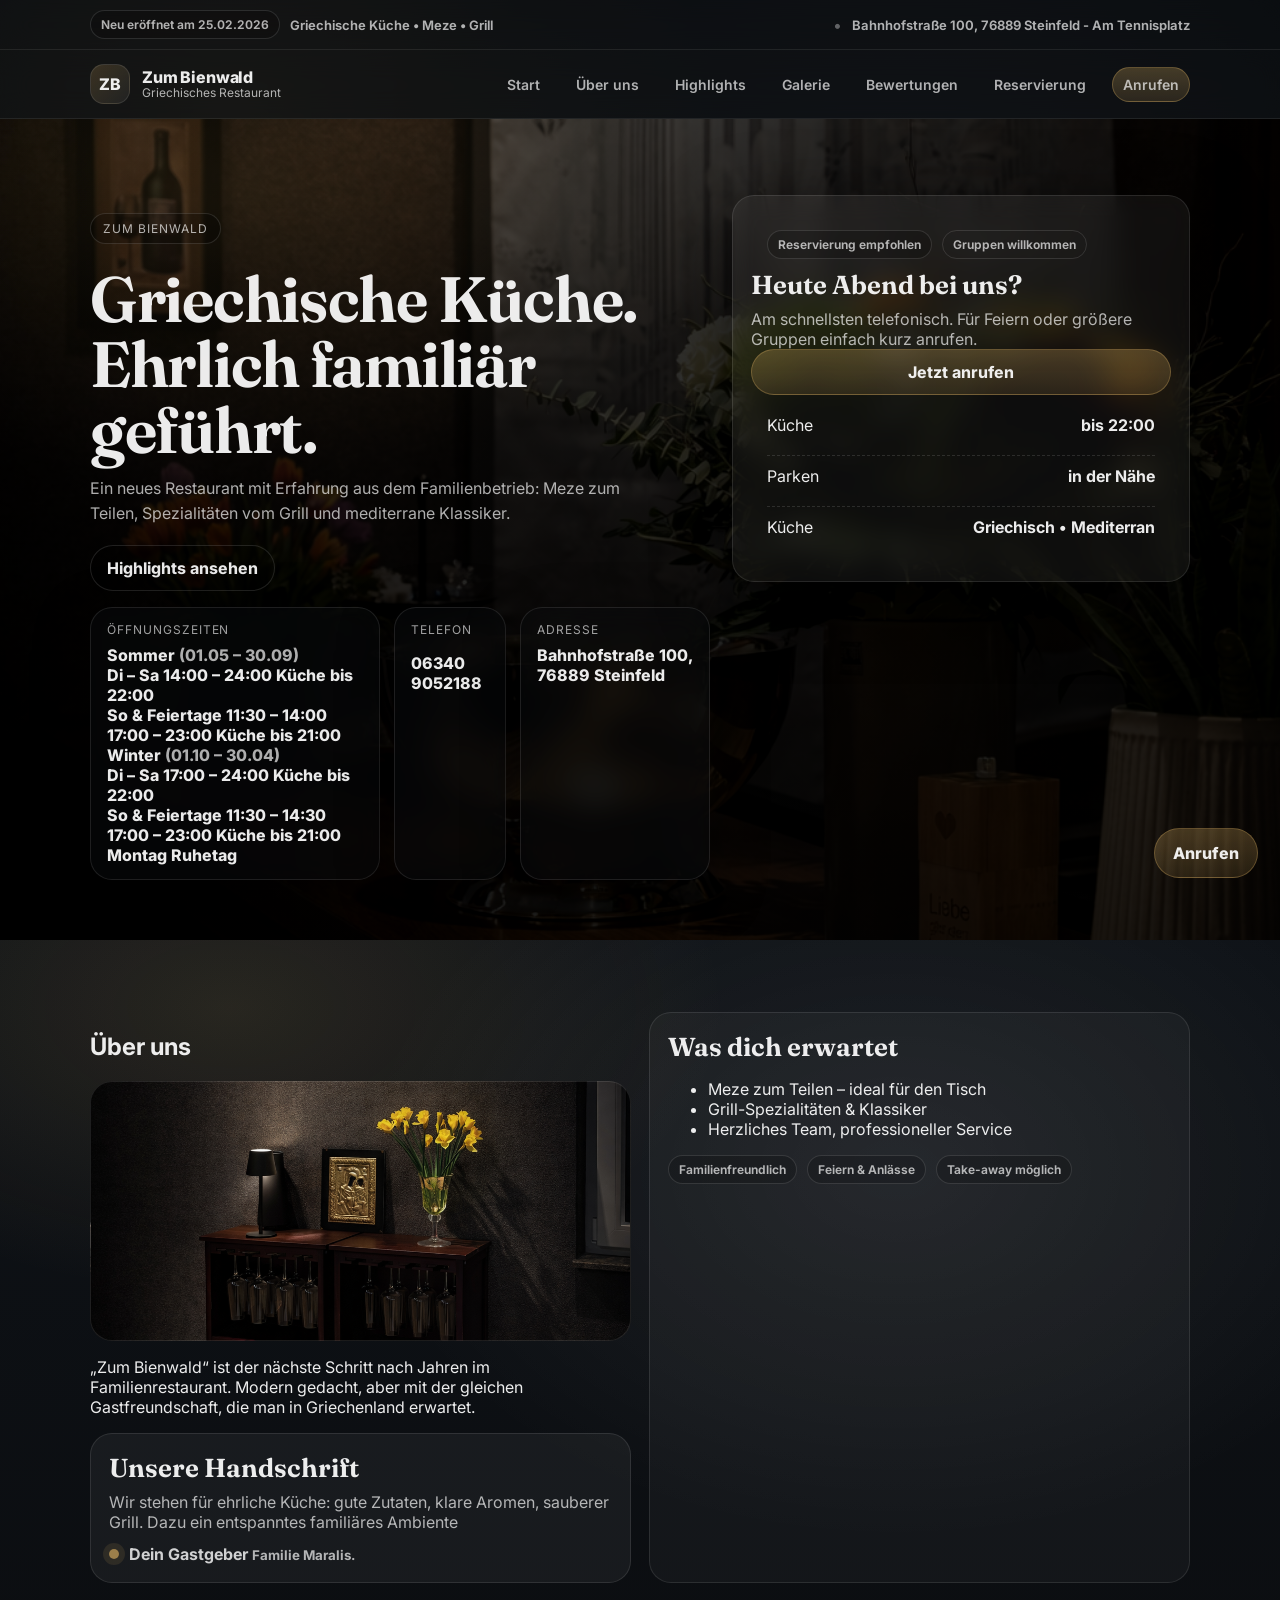
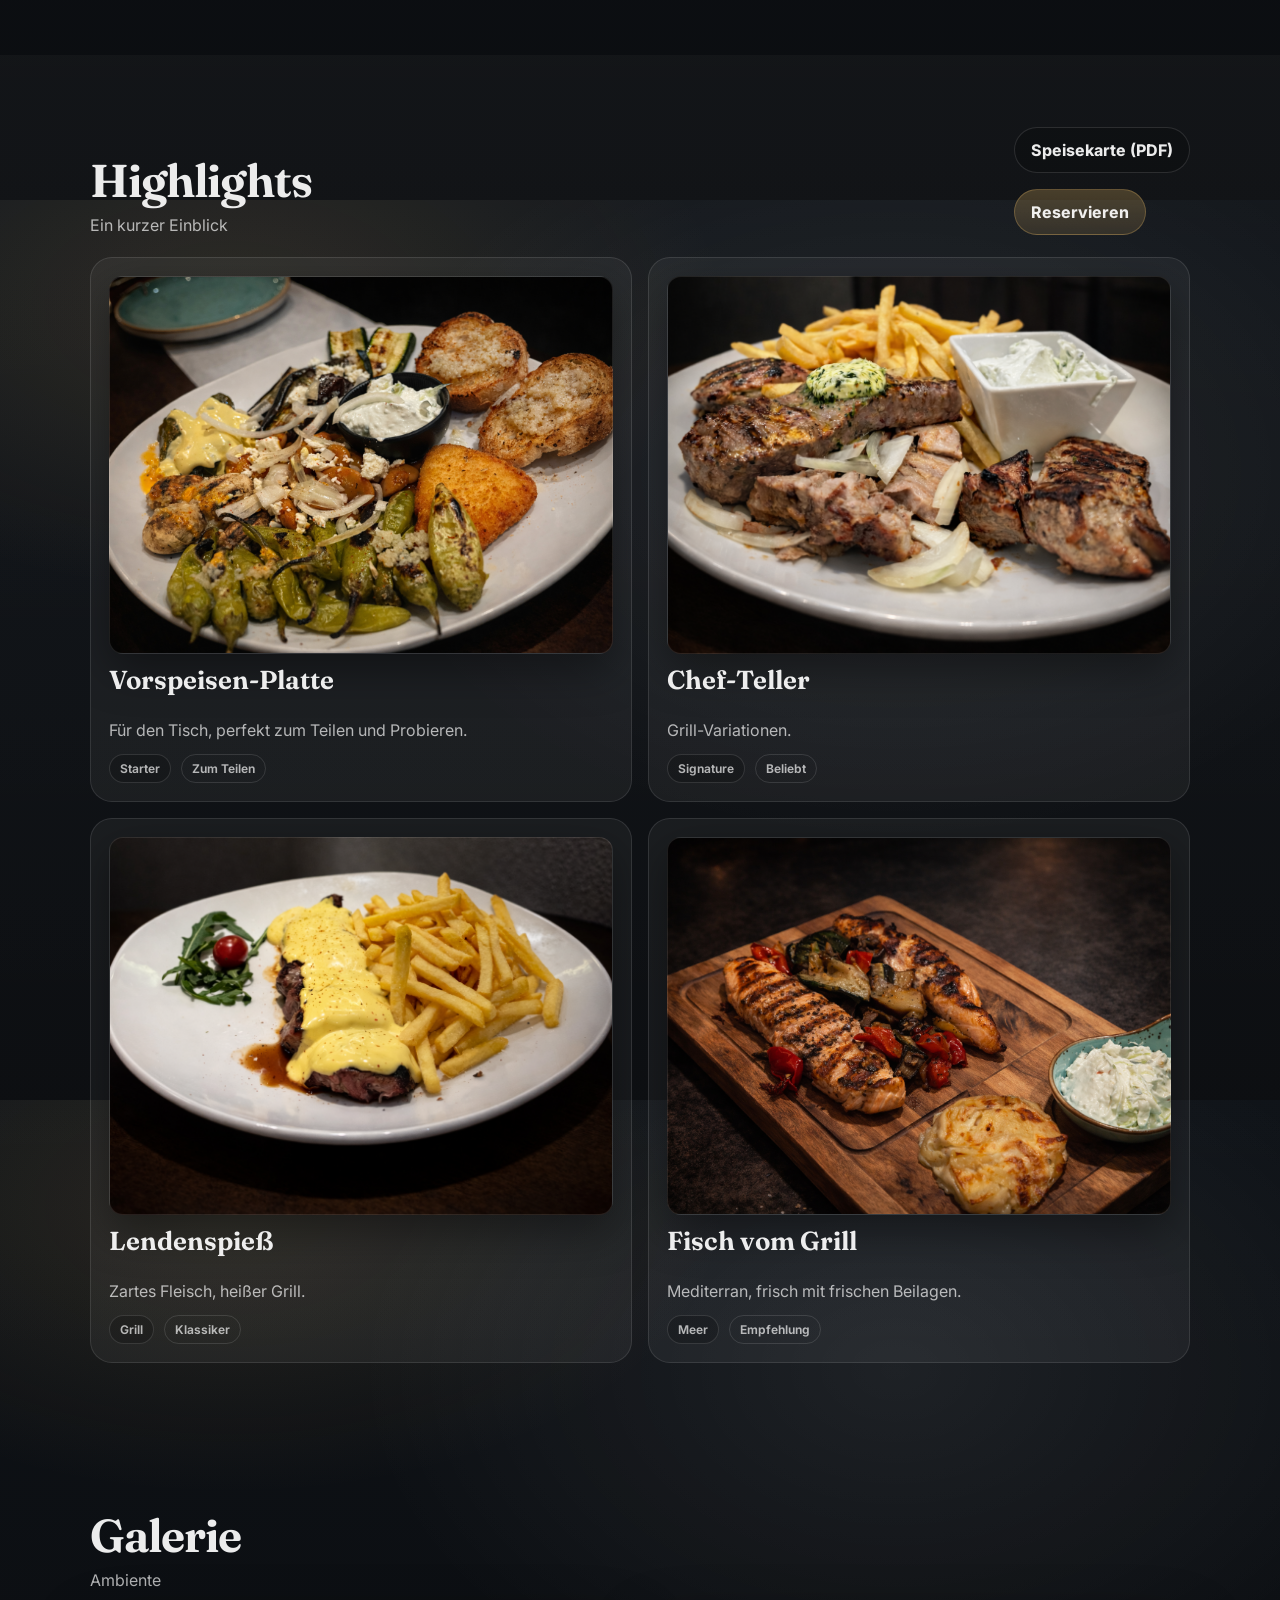
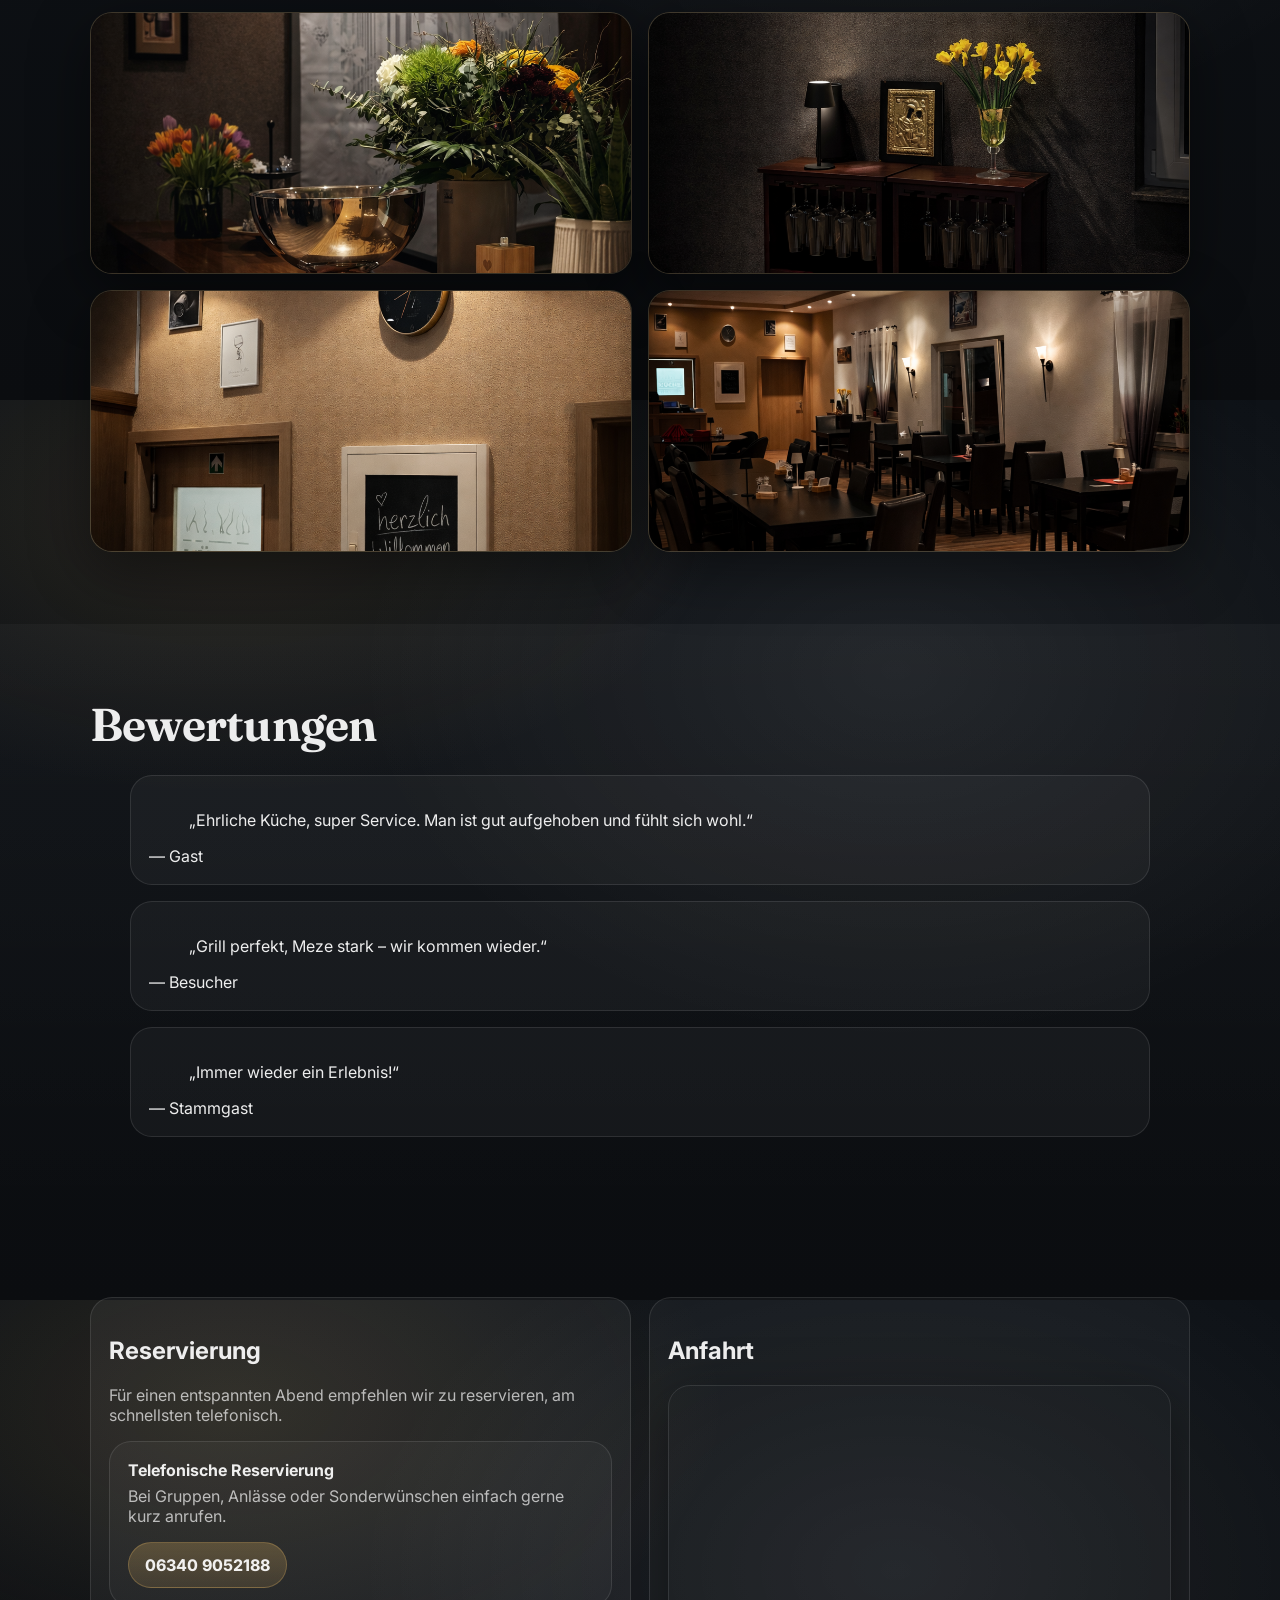
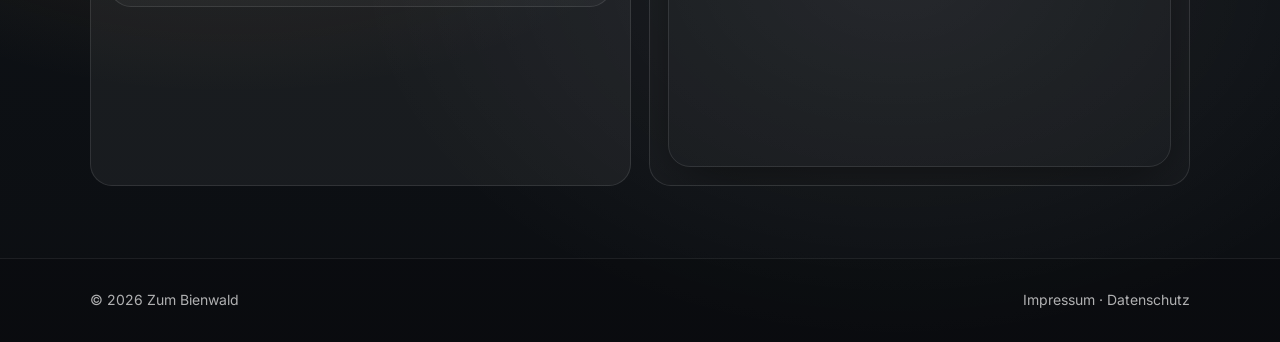
==== commit 4bc71520: "Update print statement from 'Hello' to 'Goodbye'" ====
--- a/index.html
+++ b/index.html
@@ -124,17 +124,17 @@
                 </div>
               </div>
 
-  <div class="meta">
-    <span class="meta__k">Telefon</span>
-    <p></p>
-    <span class="meta__v"><a href="tel:063409052188">06340 9052188</a></span>
-  </div>
-
-  <div class="meta">
-    <span class="meta__k">Adresse</span>
-    <span class="meta__v">Bahnhofstraße 100, 76889 Steinfeld</span>
-  </div>
-</div>
+              <div class="meta">
+                <span class="meta__k">Telefon</span>
+                <p></p>
+                <span class="meta__v"><a href="tel:063409052188">06340 9052188</a></span>
+              </div>
+
+              <div class="meta">
+                <span class="meta__k">Adresse</span>
+                <span class="meta__v">Bahnhofstraße 100, 76889 Steinfeld</span>
+              </div>
+            </div>
           </div>
 
           <div class="hero__panel">
@@ -224,6 +224,7 @@
             </div>
             <div class="section__actions">
               <a class="btn btn--ghost" href="assets/speisekarte.pdf" target="_blank" rel="noopener">Speisekarte (PDF)</a>
+              <p></p>
               <a class="btn btn--primary" href="#reservierung">Reservieren</a>
             </div>
           </div>
--- a/styles.css
+++ b/styles.css
@@ -1,1032 +1,698 @@
-@import url('https://fonts.googleapis.com/css2?family=Fraunces:opsz,wght@9..144,500,650&family=Inter:wght@400;500;600;700&display=swap');
-
+@import url("https://fonts.googleapis.com/css2?family=Fraunces:opsz,wght@9..144,500,650&family=Inter:wght@400;500;600;700&display=swap");
+
+/* =========================
+   Design Tokens
+========================= */
 :root{
-  --bg: #0b0d10;
-  --bg2:#0f1217;
-  --surface: rgba(255,255,255,0.06);
-  --surface2: rgba(255,255,255,0.08);
-  --line: rgba(255,255,255,0.12);
-
-  --text: rgba(255,255,255,0.92);
-  --muted: rgba(255,255,255,0.68);
-
-  --accent: #c8a15a;      /* brass */
-  --accent2:#2f9e73;      /* subtle green */
-  --shadow: 0 24px 80px rgba(0,0,0,0.55);
-
-  --radius: 18px;
-  --container: 1120px;
-}
-
+  --bg0:#0b0d10;
+  --bg1:#0e1217;
+  --bg2:#121823;
+
+  --surface: rgba(255,255,255,.06);
+  --surface2: rgba(255,255,255,.09);
+  --line: rgba(255,255,255,.12);
+
+  --text: rgba(255,255,255,.92);
+  --muted: rgba(255,255,255,.68);
+
+  --accent:#c8a15a;
+  --shadow: 0 18px 70px rgba(0,0,0,.55);
+
+  --r:18px;
+  --r2:22px;
+
+  --container: 1100px;
+
+  /* Layout constants */
+  --header-h: 64px;
+}
+
+/* =========================
+   Base
+========================= */
 *{ box-sizing:border-box; }
-html{ scroll-behavior:smooth; }
+html,body{ height:100%; }
+
 body{
   margin:0;
-  font-family: Inter, ui-sans-serif, system-ui, -apple-system, Segoe UI, Roboto, Helvetica, Arial;
-  color: var(--text);
-
-  /* Mehr Tiefe: mehrfaches Layering + "grain" + Vignette */
+  font-family: Inter, system-ui, -apple-system, Segoe UI, Roboto, Arial, sans-serif;
+  color:var(--text);
   background:
-    radial-gradient(1200px 700px at 15% -10%, rgba(200,161,90,0.22), transparent 60%),
-    radial-gradient(900px 600px at 85% 5%, rgba(47,158,115,0.14), transparent 58%),
-    radial-gradient(900px 650px at 50% 115%, rgba(255,255,255,0.06), transparent 55%),
-    linear-gradient(180deg, var(--bg), var(--bg2));
-}
-
-/* Grain + Vignette (Dimension) */
-body::before{
-  content:"";
-  position: fixed;
-  inset: 0;
-  pointer-events: none;
-  z-index: -1;
-
-  /* sehr dezentes "Grain" durch überlagerte Micro-Gradienten */
-  background:
-    radial-gradient(1px 1px at 20% 30%, rgba(255,255,255,0.05), transparent 60%),
-    radial-gradient(1px 1px at 80% 20%, rgba(255,255,255,0.04), transparent 60%),
-    radial-gradient(1px 1px at 60% 70%, rgba(255,255,255,0.045), transparent 60%),
-    radial-gradient(1px 1px at 30% 80%, rgba(255,255,255,0.035), transparent 60%);
-
-  background-size: 220px 220px;
-  opacity: 0.22;
-  filter: contrast(120%) brightness(110%);
-}
-
-body::after{
-  content:"";
-  position: fixed;
-  inset: 0;
-  pointer-events: none;
-  z-index: -1;
-
-  /* Vignette für "Tiefe" */
-  background:
-    radial-gradient(900px 700px at 50% 30%, transparent 55%, rgba(0,0,0,0.55) 100%);
-  opacity: 0.38;
-}
-
+    radial-gradient(900px 520px at 18% 12%, rgba(200,161,90,.14), transparent 55%),
+    radial-gradient(900px 620px at 70% 30%, rgba(255,255,255,.07), transparent 60%),
+    linear-gradient(180deg, var(--bg1), var(--bg0));
+}
+
+img{ max-width:100%; display:block; }
 a{ color:inherit; text-decoration:none; }
-.container{ width:min(var(--container), calc(100% - 44px)); margin-inline:auto; }
-
+a:hover{ text-decoration:underline; text-decoration-color:rgba(200,161,90,.55); }
+
+.container{
+  width:min(var(--container), calc(100% - 40px));
+  margin:0 auto;
+}
+
+.section{ padding:72px 0; }
+.section--alt{
+  background: linear-gradient(180deg, rgba(255,255,255,.03), rgba(255,255,255,0));
+}
+
+.section__head{
+  display:flex;
+  align-items:flex-end;
+  justify-content:space-between;
+  gap:18px;
+  margin-bottom:22px;
+}
+.section__head h2{
+  margin:0;
+  font-family: Fraunces, serif;
+  font-weight:650;
+  font-size: clamp(30px, 4vw, 46px);
+  letter-spacing:-.02em;
+}
+.muted{ color:var(--muted); margin:6px 0 0; }
+
+.kicker{
+  display:inline-block;
+  padding:7px 12px;
+  border:1px solid var(--line);
+  border-radius:999px;
+  background: rgba(0,0,0,.22);
+  color:var(--muted);
+  font-size:12px;
+  letter-spacing:.08em;
+  text-transform:uppercase;
+}
+
+.hr{
+  height:1px;
+  background: linear-gradient(90deg, transparent, rgba(255,255,255,.10), transparent);
+  margin:18px 0;
+}
+
+/* =========================
+   Topstrip
+========================= */
 .topstrip{
+  background: rgba(10,12,14,.55);
+  backdrop-filter: blur(14px);
+  border-bottom: 1px solid rgba(255,255,255,.08);
+}
+.topstrip__inner{
+  display:flex;
+  align-items:center;
+  justify-content:space-between;
+  gap:14px;
+  padding:10px 0;
+}
+.topstrip__left{
+  display:flex;
+  align-items:center;
+  gap:10px;
+  flex-wrap:wrap;
+  min-width:0;
+}
+.topstrip__right{
+  display:flex;
+  align-items:center;
+  gap:10px;
+  min-width:0;
+}
+.topstrip__text{
+  color: var(--muted);
+  font-weight:650;
+  font-size:13px;
+  white-space:nowrap;
+  overflow:hidden;
+  text-overflow:ellipsis;
+}
+.topstrip__link{
+  color: var(--muted);
+  font-weight:650;
+  font-size:13px;
+  white-space:nowrap;
+  overflow:hidden;
+  text-overflow:ellipsis;
+  max-width: 56ch;
+}
+.dot{ color: rgba(255,255,255,.35); }
+
+/* Pills/Badges/Tags */
+.chip, .badge, .pill, .tag{
+  display:inline-flex;
+  align-items:center;
+  padding:6px 10px;
+  border-radius:999px;
+  border:1px solid rgba(255,255,255,.12);
+  background: rgba(0,0,0,.18);
+  color:var(--muted);
+  font-weight:650;
+  font-size:12px;
+}
+.chip--line, .badge--muted{ background: transparent; }
+
+/* =========================
+   Header / Nav
+========================= */
+.header{
   position:sticky;
   top:0;
-  z-index:60;
-  backdrop-filter: blur(12px);
-  background: rgba(11,13,16,0.75);
-  border-bottom: 1px solid var(--line);
-}
-.topstrip__inner{
+  z-index:50;
+  background: rgba(10,12,14,.55);
+  backdrop-filter: blur(14px);
+  border-bottom: 1px solid rgba(255,255,255,.08);
+
+  /* iOS Notch */
+  padding-top: env(safe-area-inset-top);
+}
+
+.header__inner{
   display:flex;
   align-items:center;
   justify-content:space-between;
-  gap:14px;
-  padding: 10px 0;
-}
-.topstrip__left{ display:flex; align-items:center; gap:10px; flex-wrap:wrap; }
-.topstrip__right{ display:flex; align-items:center; gap:10px; flex-wrap:wrap; }
-.topstrip__text{ color: var(--muted); font-size: 13px; }
-.topstrip__link{ color: var(--muted); font-size: 13px; }
-.topstrip__link:hover{ color: var(--text); }
-.dot{ color: rgba(255,255,255,0.35); }
-
-.pill{
+  gap:16px;
+  padding:14px 0;
+  min-height: var(--header-h);
+}
+
+.brand{
+  display:flex;
+  align-items:center;
+  gap:12px;
+  min-width:0;
+}
+.brand__mark{
+  width:40px;height:40px;
+  border-radius:14px;
+  display:grid;place-items:center;
+  background: linear-gradient(135deg, rgba(200,161,90,.22), rgba(255,255,255,.06));
+  border:1px solid rgba(255,255,255,.10);
+  font-weight:800;
+}
+.brand__text{
+  display:flex;
+  flex-direction:column;
+  line-height:1.1;
+  min-width:0;
+}
+.brand__text strong{
+  font-weight:800;
+  letter-spacing:-.01em;
+}
+.brand__text small{
+  color:var(--muted);
+  font-size:12px;
+}
+
+.nav{
+  display:flex;
+  align-items:center;
+  gap:16px;
+}
+.nav a{
+  color:var(--muted);
+  font-weight:600;
+  font-size:14px;
+  padding:8px 10px;
+  border-radius:999px;
+}
+.nav a:hover{ color:var(--text); text-decoration:none; background: rgba(255,255,255,.06); }
+
+.nav__cta{
   display:inline-flex;
   align-items:center;
-  padding:6px 10px;
-  border-radius: 999px;
-  border:1px solid rgba(200,161,90,0.35);
-  background: rgba(200,161,90,0.10);
-  color: rgba(255,255,255,0.88);
-  font-weight: 700;
-  font-size: 12px;
-}
-
-/* Header */
-.header{
-  position:sticky;
-  top:45px;
-  z-index:55;
-  backdrop-filter: blur(12px);
-  background: rgba(11,13,16,0.68);
-  border-bottom:1px solid var(--line);
-}
-.header__inner{
-  display:flex;
-  align-items:center;
-  justify-content:space-between;
-  padding: 14px 0;
-  gap:16px;
-}
-
-.brand{ display:flex; align-items:center; gap:12px; }
-.brand__mark{
-  width:46px; height:46px;
-  display:grid; place-items:center;
-  border-radius: 16px;
-  border: 1px solid rgba(200,161,90,0.35);
-  background: linear-gradient(135deg, rgba(200,161,90,0.18), rgba(255,255,255,0.04));
-  letter-spacing: 0.08em;
-  font-weight: 900;
-}
-.brand__text strong{ display:block; font-size: 15px; }
-.brand__text small{ display:block; color: var(--muted); font-size: 12px; margin-top: 2px; }
-
-.nav{ display:flex; align-items:center; gap:10px; }
-.nav a{
-  color: var(--muted);
-  font-size: 14px;
-  font-weight: 600;
-  padding: 10px 12px;
-  border-radius: 14px;
-}
-.nav a:hover{ color: var(--text); background: rgba(255,255,255,0.06); }
-
-.nav__cta{
-  border:1px solid rgba(200,161,90,0.35);
-  background: rgba(200,161,90,0.12);
-  color: rgba(255,255,255,0.90);
-}
-.nav__cta:hover{ background: rgba(200,161,90,0.16); }
+  justify-content:center;
+  padding:10px 14px;
+  border-radius:999px;
+  border:1px solid rgba(200,161,90,.35);
+  background: linear-gradient(180deg, rgba(200,161,90,.30), rgba(200,161,90,.16));
+  color:var(--text);
+  font-weight:750;
+}
 
 .nav-toggle{
   display:none;
-  width:46px; height:42px;
-  border-radius: 14px;
-  border:1px solid var(--line);
-  background: rgba(255,255,255,0.06);
-  cursor:pointer;
-}
+  appearance:none;
+  background:none;
+  border:none;
+  padding:10px;
+  border-radius:12px;
+}
+.nav-toggle:hover{ background: rgba(255,255,255,.06); cursor:pointer; }
 .nav-toggle span{
   display:block;
-  height:2px; width:20px;
-  background: rgba(255,255,255,0.80);
-  margin: 5px auto;
-  border-radius: 2px;
-}
-
-/* Hero */
+  width:26px;
+  height:2px;
+  background: rgba(255,255,255,.92);
+  border-radius:2px;
+}
+.nav-toggle span + span{ margin-top:5px; }
+
+/* =========================
+   Buttons
+========================= */
+.btn{
+  display:inline-flex;
+  align-items:center;
+  justify-content:center;
+  gap:10px;
+  padding:12px 16px;
+  border-radius:999px;
+  border:1px solid rgba(255,255,255,.12);
+  background: rgba(255,255,255,.06);
+  color:var(--text);
+  font-weight:750;
+  cursor:pointer;
+  transition: transform .12s ease, background .12s ease, border-color .12s ease;
+}
+.btn:hover{
+  transform: translateY(-1px);
+  background: rgba(255,255,255,.08);
+  border-color: rgba(255,255,255,.18);
+}
+.btn--primary{
+  background: linear-gradient(180deg, rgba(200,161,90,.30), rgba(200,161,90,.16));
+  border-color: rgba(200,161,90,.35);
+}
+.btn--ghost{ background: rgba(0,0,0,.18); }
+.btn--wide{ width:100%; }
+
+/* =========================
+   Hero
+========================= */
 .hero{
   position:relative;
-  padding: 70px 0 34px;
-  border-bottom: 1px solid rgba(255,255,255,0.08);
+  padding:76px 0 54px;
+  overflow:hidden;
 }
 .hero__bg{
   position:absolute;
   inset:0;
   background:
-    radial-gradient(900px 520px at 20% 10%, rgba(200,161,90,0.16), transparent 55%),
-    linear-gradient(180deg, rgba(0,0,0,0.20), rgba(0,0,0,0.75)),
+    radial-gradient(900px 520px at 20% 10%, rgba(200,161,90,.18), transparent 55%),
+    linear-gradient(180deg, rgba(0,0,0,.25), rgba(0,0,0,.55)),
     url("assets/hero.png");
   background-size: cover;
   background-position: center;
-
-    /* ...dein vorhandener hero__bg bleibt... */
+  filter: saturate(1.05) contrast(1.05) brightness(.95);
   transform: scale(1.02);
-  filter: saturate(1.05) contrast(1.05) brightness(0.99);
-}
-
+}
 .hero__overlay{
   position:absolute;
   inset:0;
-
-  /* Mehr Dimension: stärker links, weicher rechts, plus subtle highlight */
-  background:
-    radial-gradient(900px 520px at 18% 20%, rgba(200,161,90,0.18), transparent 58%),
-    radial-gradient(900px 520px at 85% 10%, rgba(47,158,115,0.10), transparent 60%),
-    linear-gradient(90deg, rgba(11,13,16,0.86), rgba(11,13,16,0.45), rgba(11,13,16,0.84));
+  background: radial-gradient(800px 400px at 0% 0%, rgba(0,0,0,.10), rgba(0,0,0,.70));
 }
 .hero__inner{
   position:relative;
   display:grid;
-  grid-template-columns: 1.1fr 0.9fr;
-  gap: 26px;
+  grid-template-columns: 1.15fr .85fr;
+  gap:22px;
   align-items:start;
 }
-
-.kicker{
-  margin:0 0 10px;
-  color: rgba(255,255,255,0.78);
-  letter-spacing: 0.14em;
-  text-transform: uppercase;
-  font-size: 12px;
-  font-weight: 700;
-}
-h1{
-  margin:0 0 14px;
-  font-family: Fraunces, ui-serif, Georgia, serif;
-  font-size: clamp(40px, 5.4vw, 68px);
+.hero__copy{ padding:6px 0; }
+.hero__copy .lead{
+  margin:14px 0 0;
+  color:var(--muted);
+  font-size:16px;
+  line-height:1.6;
+  max-width:56ch;
+}
+.hero__copy h1{
+  margin:10px 0 0;
+  font-family: Fraunces, serif;
+  font-weight:650;
+  letter-spacing:-.02em;
+  font-size: clamp(40px, 5vw, 66px);
   line-height: 1.02;
-  letter-spacing: -0.02em;
-}
-.lead{
-  margin:0 0 18px;
-  color: rgba(255,255,255,0.78);
-  font-size: 16.5px;
-  line-height: 1.75;
-  max-width: 62ch;
-}
-
-.hero__actions{ display:flex; gap:12px; flex-wrap:wrap; margin-bottom: 18px; }
-
-.btn{
-  display:inline-flex;
-  align-items:center;
-  justify-content:center;
-  gap:10px;
-  padding: 12px 16px;
-  border-radius: 999px;
-  border: 1px solid var(--line);
+}
+.hero__actions{
+  display:flex;
+  flex-wrap:wrap;
+  gap:12px;
+  margin-top:18px;
+}
+
+.panel{
+  border-radius: var(--r2);
+  background: rgba(10,12,14,.42);
+  border:1px solid rgba(255,255,255,.10);
+  box-shadow: var(--shadow);
+  backdrop-filter: blur(14px);
+  overflow:hidden;
+}
+.panel__top{
+  padding:16px 16px 10px;
+  display:flex;
+  gap:10px;
+  flex-wrap:wrap;
+}
+.panel__rows{
+  padding:10px 16px 16px;
+  display:grid;
+  gap:10px;
+}
+.row{
+  display:flex;
+  align-items:center;
+  justify-content:space-between;
+  gap:14px;
+  padding:10px 0;
+  border-top:1px dashed rgba(255,255,255,.12);
+}
+.row:first-child{ border-top:none; }
+
+/* Hero Meta */
+.hero__meta{
+  margin-top:16px;
+  display:grid;
+  grid-template-columns: 2.6fr 1fr 1.7fr;
+  gap:14px;
+  align-items:stretch;
+}
+.meta{
+  border-radius: var(--r2);
+  background: rgba(10,12,14,.45);
+  border:1px solid rgba(255,255,255,.10);
+  backdrop-filter: blur(14px);
+  box-shadow: 0 16px 55px rgba(0,0,0,.45);
+  padding:14px 16px;
+  min-width:0;
+  overflow:hidden;
+}
+.meta__k{
+  display:block;
+  margin-bottom:8px;
+  font-size:12px;
+  text-transform:uppercase;
+  letter-spacing:.08em;
+  color: rgba(255,255,255,.62);
+}
+.meta__v{
+  font-size:16px;
+  font-weight:780;
+  line-height:1.25;
+  overflow-wrap:anywhere;
+}
+
+/* =========================
+   Cards / Highlights
+========================= */
+.cards{
+  display:grid;
+  grid-template-columns: repeat(2, minmax(0, 1fr));
+  gap:16px;
+}
+
+.card{
+  border-radius: var(--r2);
+  background: rgba(255,255,255,.05);
+  border:1px solid rgba(255,255,255,.10);
+  overflow:hidden;
+  padding:18px;
+}
+.card--soft{ background: rgba(255,255,255,.035); }
+
+.card h3{
+  margin:0 0 8px;
+  font-family: Fraunces, serif;
+  font-weight:650;
+  font-size:26px;
+}
+
+.tags{ display:flex; flex-wrap:wrap; gap:10px; margin-top:14px; }
+
+.food{
+  display:flex;
+  flex-direction:column;
+  gap:10px;
+}
+.food__img{
+  width:100%;
+  aspect-ratio: 4 / 3;
+  border-radius: 14px;
+  border: 1px solid rgba(255,255,255,.10);
+  background-size: cover;
+  background-repeat:no-repeat;
+  background-position:center;
+  box-shadow: 0 16px 44px rgba(0,0,0,.40);
+}
+.food__meta{
+  display:flex;
+  flex-wrap:wrap;
+  gap:10px;
+  margin-top:4px;
+}
+
+/* =========================
+   Gallery (dein HTML nutzt .gi Buttons)
+========================= */
+.gallery{
+  display:grid;
+  grid-template-columns: repeat(2, minmax(0, 1fr));
+  gap:16px;
+}
+
+.gi{
+  border:1px solid rgba(200,161,90,.22);
+  background: rgba(255,255,255,.04);
+  box-shadow: 0 18px 60px rgba(0,0,0,.45);
+  border-radius: var(--r2);
+  overflow:hidden;
+  padding:0;
   cursor:pointer;
-  font-weight: 750;
-  font-size: 14px;
-  background: rgba(255,255,255,0.06);
-  color: var(--text);
-  transition: transform 160ms ease, box-shadow 160ms ease, background 160ms ease;
-}
-.btn:hover{
-  transform: translateY(-2px);
-  box-shadow: 0 18px 44px rgba(0,0,0,0.35);
-  background: rgba(255,255,255,0.08);
-}
-.btn--primary{
-  border-color: rgba(200,161,90,0.38);
-  background: linear-gradient(135deg, rgba(200,161,90,0.22), rgba(255,255,255,0.06));
-}
-.btn--ghost{
-  background: transparent;
-}
-.btn--wide{ width:100%; }
-
-.hero__meta{
-  display: grid;
-  grid-template-columns: 3.4fr 1fr 1.2fr; /* Öffnungszeiten bekommt mehr Platz */
-  gap: 18px;
-  margin-top: 26px;
-}
-
-.meta{
-  border:1px solid rgba(255,255,255,0.10);
-  background: rgba(11,13,16,0.45);
-  border-radius: 16px;
-  padding: 12px 14px;
-  display:flex;
-  justify-content:space-between;
-  gap:12px;
-  overflow: hidden;   /* verhindert, dass Text aus der Kachel herausragt */
-  min-width: 0;       /* wichtig in CSS Grid, sonst kann Inhalt Spalten aufsprengen */
-}
-
-/* Alle Meta-Kacheln: gleiche Grundhöhe + sauberer Innenabstand */
-.hero__meta .meta{
-  min-height: 64px;
-  align-items: center;
-}
-
-/* Öffnungszeiten dürfen mehrzeilig sein und oben starten */
-.hero__meta .meta--hours{
-  align-items: flex-start;
-}
-
-/* Adresse: darf umbrechen, aber bleibt sauber */
-.hero__meta .meta:nth-child(3) .meta__v{
-  text-align: right;
-  white-space: normal;
-  line-height: 1.25;
-}
-
-.meta--hours{
-  align-items: flex-start;
-}
-
-.hours-mini__row{
-  display: grid;
-  grid-template-columns: 1.4fr 0.9fr 1fr;
-  align-items: baseline;
-  gap: 12px;
-  padding: 8px 0;
-  border-bottom: 1px dashed rgba(255,255,255,0.12);
-  font-weight: 700;
-}
-
-.hours-mini__row:last-child{
-  border-bottom: none;
-}
-
-/* Uhrzeiten sauber rechts */
-.hours-mini__row span:nth-child(2){
-  text-align: right;
-  font-variant-numeric: tabular-nums;
-}
-
-/* Küchen-Hinweis */
-.hours-mini__row span:nth-child(3){
-  text-align: right;
-  color: rgba(255,255,255,0.72);
-  white-space: nowrap;
-}
-
-.hm-label{
-  text-align: left;
-}
-
-.hm-time{
-  text-align: right;
-  font-variant-numeric: tabular-nums;
-  white-space: nowrap;
-}
-
-.hm-note{
-  text-align: right;
-  color: rgba(255,255,255,0.72);
-  white-space: normal;
-  line-height: 1.2;
-}
-
-@media (max-width: 560px){
-  .hours-mini{ grid-template-columns: 1fr; }
-
-  .hero__meta{
-    grid-template-columns: 1fr;
-    max-width: none;
-  }
-}
-
-.meta__k{ color: rgba(255,255,255,0.65); font-size: 13px; }
-.meta__v{ 
-  font-weight: 800; 
-  font-size: 13px; 
-  min-width: 0;
-}
-
-/* Right panel */
-.card{
-  border:1px solid rgba(255,255,255,0.10);
-  background: rgba(255,255,255,0.075);
-  border-radius: var(--radius);
-  box-shadow: var(--shadow);
-}
-.card--soft{ background: rgba(255,255,255,0.05); box-shadow: 0 18px 60px rgba(0,0,0,0.45); }
-
-.panel{ padding: 18px; }
-.panel__top{ display:flex; gap:10px; flex-wrap:wrap; margin-bottom: 14px; }
-.badge{
-  display:inline-flex;
-  padding: 7px 10px;
-  border-radius: 999px;
-  border: 1px solid rgba(200,161,90,0.30);
-  background: rgba(200,161,90,0.10);
-  font-weight: 800;
-  font-size: 12px;
-}
-.badge--muted{
-  border-color: rgba(255,255,255,0.14);
-  background: rgba(255,255,255,0.06);
-  color: rgba(255,255,255,0.84);
-}
-.panel h3{
-  margin: 0 0 8px;
-  font-family: Fraunces, ui-serif, Georgia, serif;
-  font-size: 22px;
-}
-.muted{ color: var(--muted); }
-.panel__rows{ margin-top: 14px; }
-.row{
-  display:flex;
-  justify-content:space-between;
-  gap:12px;
-  padding: 10px 0;
-  border-bottom: 1px dashed rgba(255,255,255,0.14);
-}
-.row:last-child{ border-bottom:none; }
-
-/* Sections */
-.section{ padding: 78px 0; }
-.section--alt{
-  background: linear-gradient(180deg, rgba(255,255,255,0.03), rgba(255,255,255,0.01));
-  border-top: 1px solid rgba(255,255,255,0.08);
-  border-bottom: 1px solid rgba(255,255,255,0.08);
-}
-.section__head{
-  display:flex;
-  align-items:flex-end;
-  justify-content:space-between;
-  gap:16px;
-  margin-bottom: 18px;
-}
-.section__actions{ display:flex; gap:10px; flex-wrap:wrap; }
-
-h2{
-  margin:0 0 10px;
-  font-family: Fraunces, ui-serif, Georgia, serif;
-  font-size: clamp(28px, 3.4vw, 40px);
-  letter-spacing: -0.01em;
-}
-.lead2{
-  margin: 0 0 16px;
-  color: rgba(255,255,255,0.76);
-  font-size: 16px;
-  line-height: 1.75;
-  max-width: 64ch;
-}
+}
+.gi img{
+  width:100%;
+  height: 260px;
+  object-fit: cover;
+  display:block;
+}
+.gi:hover{ transform: translateY(-2px); transition: transform .15s ease; }
+
+/* =========================
+   About / Quotes / Grid
+========================= */
 .grid-2{
   display:grid;
-  grid-template-columns: 1.12fr 0.88fr;
-  gap: 18px;
-  align-items:start;
-}
-
+  grid-template-columns: repeat(2, minmax(0,1fr));
+  gap:18px;
+}
 .about__img{
-  height: 260px;
-  border-radius: 18px;
-  border: 1px solid rgba(255,255,255,0.10);
-  background-size: cover;
-  background-position: center;
-  background-repeat: no-repeat;
-  box-shadow: 0 18px 60px rgba(0,0,0,0.45);
-  margin: 10px 0 16px;
-}
-
-@media (max-width: 560px){
-  .about__img{ height: 220px; }
-}
-
-/* Story */
-.story h3{
-  margin: 0 0 8px;
-  font-family: Fraunces, ui-serif, Georgia, serif;
-  font-size: 20px;
+  border-radius: var(--r2);
+  border:1px solid rgba(255,255,255,.10);
+  overflow:hidden;
+  min-height: 260px;
+  background-size:cover;
+  background-position:center;
+}
+
+.quote{
+  border-radius: var(--r2);
+  background: rgba(255,255,255,.04);
+  border:1px solid rgba(255,255,255,.10);
+  padding:18px;
 }
 .signature{
-  margin-top: 14px;
-  display:flex;
-  align-items:center;
-  gap:10px;
+  display:flex;
+  align-items:center;
+  gap:10px;
+  margin-top:12px;
+  color:rgba(255,255,255,.80);
+  font-weight:700;
 }
 .signature__dot{
-  width:40px;
-  height:40px;
-  border-radius: 999px;
-  border: 1px solid rgba(200,161,90,0.30);
-  background:
-    radial-gradient(14px 14px at 30% 35%, rgba(200,161,90,0.35), transparent 60%),
-    radial-gradient(16px 16px at 70% 60%, rgba(47,158,115,0.22), transparent 60%),
-    rgba(255,255,255,0.04);
-}
-
-/* Checklist + tags */
-.check{ list-style:none; padding:0; margin: 12px 0 0; }
-.check li{
-  padding-left: 28px;
-  position:relative;
-  margin:10px 0;
-  color: rgba(255,255,255,0.82);
-}
-.check li::before{
-  content:"✓";
-  position:absolute;
-  left:0; top:0;
-  color: var(--accent);
-  font-weight:900;
-}
-.tags{ display:flex; flex-wrap:wrap; gap:10px; margin-top: 14px; }
-.tag{
-  padding:8px 10px;
-  border-radius:999px;
-  border:1px solid rgba(255,255,255,0.12);
-  background: rgba(255,255,255,0.04);
-  font-weight: 800;
-  font-size: 12px;
-}
-
-/* Highlight cards */
-.cards{
-  display:grid;
-  grid-template-columns: repeat(4, minmax(0, 1fr));
-  gap: 12px;
-}
-.food{ padding: 16px; overflow: hidden; }
-
-.food__img{
-  width: 100%;
-  aspect-ratio: 4 / 3;      /* gleichmäßige Proportion */
-  border-radius: 14px;
-  margin-bottom: 14px;
-  border: 1px solid rgba(255,255,255,0.10);
-  background-size: cover;
-  background-position: 50% 60%;
-  background-repeat: no-repeat;
-  box-shadow: 0 16px 44px rgba(0,0,0,0.40);
-}
-
-@media (max-width: 560px){
-  .food__img{ height: 175px; }
-}
-.food h3{
-  margin:0 0 8px;
-  font-family: Fraunces, ui-serif, Georgia, serif;
-  font-size: 18px;
-}
-.food__meta{ display:flex; gap:10px; flex-wrap:wrap; margin-top: 12px; }
-.chip{
-  padding:7px 10px;
-  border-radius: 999px;
-  border: 1px solid rgba(200,161,90,0.28);
-  background: rgba(200,161,90,0.10);
-  font-weight: 850;
-  font-size: 12px;
-}
-.chip--line{
-  border-color: rgba(255,255,255,0.14);
-  background: rgba(255,255,255,0.05);
-}
-.note{ margin-top: 14px; padding: 16px; }
-
-/* Gallery */
-/* Gallery with real images (natural aspect ratios) */
-
-/* Gallery (Masonry) – keine Löcher */
-.gallery--img{
-  columns: 2;
-  column-gap: 14px;
-}
-
-/* jedes Item als "Spalte-Block" */
-.gallery--img .gi{
-  display: inline-block;
-  width: 100%;
-  margin: 0 0 14px;
-  break-inside: avoid;
-}
-
-/* Bild bleibt natürlich */
-.gallery--img .gi img{
+  width:10px;height:10px;border-radius:50%;
+  background: rgba(200,161,90,.75);
+  box-shadow: 0 0 0 6px rgba(200,161,90,.12);
+}
+
+/* =========================
+   Map
+========================= */
+.map{
+  border-radius: var(--r2);
+  overflow:hidden;
+  border:1px solid rgba(255,255,255,.10);
+  box-shadow: 0 18px 60px rgba(0,0,0,.45);
+}
+.map iframe{
+  width:100%;
+  height:380px;
+  border:0;
   display:block;
-  width:100%;
-  height:auto;
-}
-
-/* optional: erstes Bild etwas "Hero" (aber ohne Löcher) */
-.gallery--img .gi:first-child{
-  /* leicht größerer Look */
-  transform: translateZ(0);
-}
-
-.gi{
-  appearance: none;
-  border: 1px solid rgba(255,255,255,0.12);
-  border-radius: 20px;
-  overflow: hidden;
-  cursor: pointer;
-  padding: 0;
-  background: transparent;
-  box-shadow: 0 26px 80px rgba(0,0,0,0.55);
-  transition: border-color 160ms ease, box-shadow 160ms ease;
-}
-
-.gi:hover{
-  border-color: rgba(200,161,90,0.35);
-  box-shadow: 0 30px 95px rgba(0,0,0,0.65);
-}
-
-/* the image defines height naturally */
-.gi img{
-  display: block;
-  width: 100%;
-  height: auto;           /* <- das ist der Schlüssel */
-}
-
-.g:hover{
-  transform: translateY(-3px);
-  border-color: rgba(200,161,90,0.35);
-  box-shadow: 0 30px 95px rgba(0,0,0,0.65);
-}
-
-/* großes Bild links */
-.g--hero{
-  grid-row: span 2;
-}
-
-/* breites Bild (falls du es nutzt) */
-.g--wide{
-  grid-column: span 2;
-}
-
-/* tiles */
-.gallery--featured .g{
-  appearance:none;
-  border: 1px solid rgba(255,255,255,0.12);
-  border-radius: 18px;
-  height: 320px;                 /* deutlich größer */
-  cursor:pointer;
-  box-shadow: 0 22px 70px rgba(0,0,0,0.50);
-
-  background-size: cover;
-  background-position: center;   /* später optional pro Bild fein justieren */
-  background-repeat: no-repeat;
-
-  transition: border-color 160ms ease, transform 160ms ease, box-shadow 160ms ease;
-}
-
-/* bigger hero-like tile */
-.gallery--featured .g--tall{
-  height: 420px;
-}
-
-/* wide tile across both columns */
-.gallery--featured .g--wide{
-  grid-column: span 2;
-  height: 340px;
-}
-
-/* Hover: NICHT verschieben/zoomen, nur Premium-Glow */
-.gallery--featured .g:hover{
-  transform: none;
-  border-color: rgba(200,161,90,0.35);
-  box-shadow: 0 26px 90px rgba(0,0,0,0.60);
-}
-
-/* Mobile: 1 column, große Kacheln */
-@media (max-width: 560px){
-  .gallery--featured{
-    grid-template-columns: 1fr;
-    gap: 12px;
-  }
-  .gallery--featured .g,
-  .gallery--featured .g--tall,
-  .gallery--featured .g--wide{
-    grid-column: auto;
-    height: 260px;
-    border-radius: 16px;
-  }
-}
-
-/* Quotes */
-.quotes{
-  display:grid;
-  grid-template-columns: repeat(3, minmax(0, 1fr));
-  gap: 12px;
-}
-.quote{ padding: 18px; }
-.quote blockquote{
-  margin:0 0 12px;
-  font-size: 15px;
-  line-height: 1.65;
-  color: rgba(255,255,255,0.86);
-}
-.quote figcaption{
-  color: rgba(255,255,255,0.70);
-  font-weight: 800;
-  font-size: 13px;
-}
-
-/* Reservation section */
-.call{
-  margin-top: 16px;
-  padding: 16px;
-  display:flex;
-  align-items:center;
+}
+
+/* =========================
+   Footer
+========================= */
+.footer{
+  padding:26px 0 34px;
+  border-top:1px solid rgba(255,255,255,.08);
+  background: rgba(0,0,0,.18);
+}
+.footer__inner{
+  display:flex;
+  flex-wrap:wrap;
+  gap:14px;
   justify-content:space-between;
-  gap:12px;
-}
-.hr{
-  border:none;
-  border-top: 1px solid rgba(255,255,255,0.10);
-  margin: 18px 0;
-}
-.form__grid{
-  display:grid;
-  grid-template-columns: 1fr 1fr;
-  gap: 12px;
-}
-label span{
-  display:block;
-  color: rgba(255,255,255,0.72);
-  font-size: 12px;
-  font-weight: 700;
-  margin-bottom: 6px;
-}
-input, textarea{
-  width:100%;
-  padding: 12px 12px;
-  border-radius: 14px;
-  border: 1px solid rgba(255,255,255,0.14);
-  background: rgba(0,0,0,0.20);
-  color: var(--text);
-  outline:none;
-}
-input:focus, textarea:focus{
-  border-color: rgba(200,161,90,0.45);
-  box-shadow: 0 0 0 4px rgba(200,161,90,0.12);
-}
-textarea{ resize: vertical; }
-.span-2{ grid-column: span 2; }
-
-/* Contact */
-.contact{ margin-top: 10px; }
-.contact__row{
-  display:flex;
-  justify-content:space-between;
-  gap:12px;
-  padding: 10px 0;
-  border-bottom: 1px dashed rgba(255,255,255,0.14);
-}
-.contact__row:last-child{ border-bottom:none; }
-
-.map{ margin-top: 14px; padding:0; overflow:hidden; }
-.map__ph{
-  height: 220px;
-  display:grid;
-  place-items:center;
-  text-align:center;
-  gap:6px;
-  padding: 18px;
-  background:
-    linear-gradient(180deg, rgba(200,161,90,0.12), rgba(0,0,0,0.18)),
-    repeating-linear-gradient(90deg, rgba(255,255,255,0.05) 0 14px, transparent 14px 28px);
-}
-
-.hours{ margin-top: 14px; }
-.hours h3{
-  margin: 0 0 10px;
-  font-family: Fraunces, ui-serif, Georgia, serif;
-  font-size: 18px;
-}
-.hours__row{
-  display:flex;
-  justify-content:space-between;
-  gap:12px;
-  padding: 10px 0;
-  border-bottom: 1px dashed rgba(255,255,255,0.14);
-}
-.hours__row:last-child{ border-bottom:none; }
-
-/* Footer */
-.footer{
-  padding: 28px 0;
-  border-top: 1px solid rgba(255,255,255,0.10);
-}
-.footer__inner{
-  display:flex;
-  justify-content:space-between;
-  gap:12px;
-  flex-wrap:wrap;
-}
-
-/* Lightbox */
+  color: rgba(255,255,255,.70);
+  font-size:14px;
+}
+
+/* =========================
+   Lightbox
+========================= */
 .lightbox{
   position:fixed;
   inset:0;
   display:none;
+  place-items:center;
+  background: rgba(0,0,0,.78);
+  z-index:200;
+  padding:18px;
+}
+.lightbox.is-open{ display:grid; }
+.lightbox__img{
+  max-width:min(1024px, 96vw);
+  max-height: 86vh;
+  border-radius: var(--r2);
+  border:1px solid rgba(255,255,255,.12);
+  box-shadow: 0 18px 80px rgba(0,0,0,.65);
+}
+.lightbox__close{
+  position:fixed;
+  top:14px; right:14px;
+  width:44px; height:44px;
+  border-radius:999px;
+  border:1px solid rgba(255,255,255,.14);
+  background: rgba(10,12,14,.55);
+  color:var(--text);
+  cursor:pointer;
+  backdrop-filter: blur(10px);
+}
+
+/* =========================
+   Floating Call Button (falls vorhanden)
+========================= */
+.fab{
+  position:fixed;
+  right:22px;
+  bottom:22px;
+  z-index:180;
+  display:inline-flex;
   align-items:center;
   justify-content:center;
-  background: rgba(0,0,0,0.78);
-  padding: 24px;
-  z-index:120;
-}
-.lightbox.is-open{ display:flex; }
-.lightbox__img{
-  max-width: min(980px, 94vw);
-  max-height: 82vh;
-  border-radius: 18px;
-  box-shadow: 0 30px 90px rgba(0,0,0,0.55);
-}
-.lightbox__close{
-  position:absolute;
-  top: 14px;
-  right: 14px;
-  width: 44px;
-  height: 44px;
-  border-radius: 999px;
-  border:1px solid rgba(255,255,255,0.22);
-  background: rgba(255,255,255,0.10);
-  color: white;
-  font-size: 26px;
-  line-height: 1;
-  cursor:pointer;
-}
-
-/* Consistent card spacing everywhere */
-.card{
-  padding: 20px;              /* vorher war teils kein Padding oder inkonsistent */
-  border-radius: 20px;
-}
-
-@media (max-width: 560px){
-  .card{ padding: 18px; }
-}
-
-/* Typography rhythm inside cards */
-.card > :first-child{ margin-top: 0 !important; }
-.card > :last-child{ margin-bottom: 0 !important; }
-
-.card h2, .card h3{
-  margin: 0 0 10px;
-}
-
-.card p{
-  margin: 0 0 12px;
-}
-
-/* Make these sections match the Highlights spacing */
-.story,
-.panel,
-.quote,
-.food,
-.note,
-.call,
-.map,
-.card--soft{
-  padding: 20px;
-}
-
-@media (max-width: 560px){
-  .story,
-  .panel,
-  .quote,
-  .food,
-  .note,
-  .call,
-  .map,
-  .card--soft{
-    padding: 18px;
+  padding:14px 18px;
+  border-radius:999px;
+  border:1px solid rgba(200,161,90,.35);
+  background: linear-gradient(180deg, rgba(200,161,90,.30), rgba(200,161,90,.16));
+  color:var(--text);
+  font-weight:800;
+}
+
+/* =========================
+   Responsive
+========================= */
+
+/* Tablet & Mobile */
+@media (max-width: 980px){
+
+  /* Topstrip ausblenden => kein "abgeschnitten" mehr oben */
+  .topstrip{ display:none; }
+
+  .container{
+    width: calc(100% - 24px);
   }
-}
-
-/* Responsive */
-@media (max-width: 980px){
+
+  /* Header kompakter */
+  :root{ --header-h: 60px; }
+  .brand__text small{ display:none; }
+  .brand__mark{ width:36px; height:36px; border-radius:13px; }
+
+  /* Burger: clean (ohne Capsule) */
+.nav-toggle{
+  display:none;
+  appearance:none;
+  -webkit-appearance:none;
+  background: transparent !important;
+  border: 0 !important;
+  padding: 10px;
+  border-radius: 12px;
+  line-height: 0;
+}
+
+.nav-toggle:hover{ cursor:pointer; background: rgba(255,255,255,.06) !important; }
+
+.nav-toggle span{
+  display:block;
+  width: 26px;
+  height: 2px;
+  background: rgba(255,255,255,.92);
+  border-radius: 2px;
+}
+.nav-toggle span + span{ margin-top: 6px; }
+
+  /* Mobile Nav Overlay */
+  .nav{
+    position: fixed;
+    top: calc(env(safe-area-inset-top) + var(--header-h));
+    left: 0;
+    right: 0;
+
+    flex-direction: column;
+    align-items: flex-start;
+    gap: 12px;
+
+    padding: 18px 18px 22px;
+    background: rgba(10,12,14,.98);
+    backdrop-filter: blur(14px);
+    border-bottom: 1px solid rgba(255,255,255,.10);
+
+    transform: translateY(-120%);
+    transition: transform .25s ease;
+    z-index: 120;
+  }
+  .nav.is-open{ transform: translateY(0); }
+
+  .nav a{
+    width:100%;
+    font-size:18px;
+    padding:12px 10px;
+    border-radius:14px;
+  }
+
+  .nav__cta{
+    width:100%;
+    text-align:center;
+    padding:12px 14px;
+    border-radius:14px;
+  }
+
+  /* Hero stacken */
+  .hero{ padding:66px 0 46px; }
   .hero__inner{ grid-template-columns: 1fr; }
+  .panel{ max-width: 560px; width:100%; justify-self:start; }
+
+  .hero__meta{ grid-template-columns: 1fr; }
+
+  .cards{ grid-template-columns: 1fr; }
+  .gallery{ grid-template-columns: 1fr; }
   .grid-2{ grid-template-columns: 1fr; }
-  .cards{ grid-template-columns: repeat(2, minmax(0, 1fr)); }
-  .gallery{ grid-template-columns: repeat(2, minmax(0, 1fr)); }
-  .g--wide{ grid-column: span 2; }
-  .quotes{ grid-template-columns: 1fr; }
-  .call{ flex-direction:column; align-items:stretch; }
-}
-
-@media (max-width: 760px){
-  .nav-toggle{ display:inline-block; }
-  .nav{
-    position:absolute;
-    right: 22px;
-    top: 74px;
-    display:none;
-    flex-direction:column;
-    align-items:stretch;
-    gap:8px;
-    padding: 12px;
-    width: min(340px, calc(100vw - 44px));
-    border:1px solid rgba(255,255,255,0.12);
-    border-radius: 16px;
-    background: rgba(11,13,16,0.96);
-    box-shadow: var(--shadow);
+}
+
+/* Small phones */
+@media (max-width: 520px){
+  .container{ width: calc(100% - 26px); }
+  .btn{ width:100%; }
+  .hero__actions{ gap:10px; }
+
+  .fab{
+    bottom: 18px;
+    right: 18px;
+    padding: 14px 20px;
+    font-size: 14px;
   }
-  .nav.is-open{ display:flex; }
-}
-
-.fab{
-  position: fixed;
-  left: 16px;
-  right: 16px;
-  bottom: 16px;
-  z-index: 200;
-  display:none;
-
-  padding: 14px 16px;
-  border-radius: 999px;
-  text-align:center;
-  font-weight: 900;
-  letter-spacing: 0.02em;
-
-  border: 1px solid rgba(200,161,90,0.40);
-  background: linear-gradient(135deg, rgba(200,161,90,0.26), rgba(255,255,255,0.08));
-  color: rgba(255,255,255,0.92);
-  box-shadow: 0 20px 60px rgba(0,0,0,0.55);
-}
-
-@media (max-width: 560px){
-  .fab{ display:block; }
-  /* Damit der Button nicht Inhalte überdeckt */
-  .footer{ padding-bottom: 86px; }
-}
-
-/* Mobile-first Polish */
-@media (max-width: 560px){
-
-  /* Container mehr Luft, nichts klebt am Rand */
-  .container{ width: min(var(--container), calc(100% - 32px)); }
-
-  /* Header: mehr Touch-Targets */
-  .nav a{ padding: 12px 14px; font-size: 15px; }
-
-  /* Hero: Text klarer, Buttons full-width */
-  .hero{ padding: 56px 0 26px; }
-  h1{ font-size: 40px; line-height: 1.03; }
-  .lead{ font-size: 15.5px; }
-
-  .hero__actions{
-    display:grid;
-    grid-template-columns: 1fr;
-    gap:10px;
-  }
-  .hero__actions .btn{ width: 100%; }
-
-  /* Meta: untereinander + größere Abstände */
-  .hero__meta{ gap: 10px; }
-  .meta{ padding: 14px 14px; }
-
-  /* Panel: weniger Shadow, bessere Lesbarkeit */
-  .panel{ padding: 16px; }
-  .panel h3{ font-size: 20px; }
-
-  /* Sections: weniger vertical padding damit man nicht endlos scrollt */
-  .section{ padding: 58px 0; }
-
-  /* Cards: nicht zu eng */
-  .card{ border-radius: 16px; }
-
-  /* Highlights: 1 Spalte statt 2 */
-  .cards{ grid-template-columns: 1fr !important; }
-
-/* Gallery (Mobile) — kompakt & dezent */
-.gallery{
-  grid-template-columns: 1fr 1fr;
-  grid-template-rows: auto;
-  gap: 10px;
-}
-
-.g{
-  height: 160px;
-  border-radius: 14px;
-}
-
-/* hero nimmt 2 Spalten, aber nicht zu riesig */
-.g--hero{
-  grid-column: span 2;
-  height: 190px;
-}
-
-/* Gallery (Mobile) — kompakt & dezent */
-.gallery{
-  grid-template-columns: 1fr 1fr;
-  grid-template-rows: auto;
-  gap: 10px;
-}
-
-.g{
-  height: 160px;
-  border-radius: 14px;
-}
-
-/* hero nimmt 2 Spalten, aber nicht zu riesig */
-.g--hero{
-  grid-column: span 2;
-  height: 190px;
-}
-
-/* wide falls vorhanden */
-.g--wide{
-  grid-column: span 2;
-  height: 170px;
-}
-
-/* großes Bild verliert Dominanz */
-.gallery--curated .g--hero{
-  grid-column: span 2;
-  height: 190px;
-}
-
-@media (max-width: 560px){
-  .gallery--img{
-    grid-template-columns: 1fr 1fr;
-    gap: 10px;
-  }
-
-  /* großes Bild nicht mehr 2 Reihen hoch */
-  .gallery--img .gi:first-child{
-    grid-row: auto;
-    grid-column: span 2;
-  }
-
-  .gi{ border-radius: 14px; }
-}
-}
-
-/* FIX: Öffnungszeiten in Hero-Meta dürfen mehrzeilig sein */
-.metaRow{
-  align-items: stretch !important;
-}
-
-.meta{
-  align-items: flex-start !important;
-}
-
-.meta__v{
-  display: block !important;
-  white-space: normal !important;
-}
-
-.meta *{
-  min-width: 0;
-}
+
+  .gi img{ height: 220px; }
+}
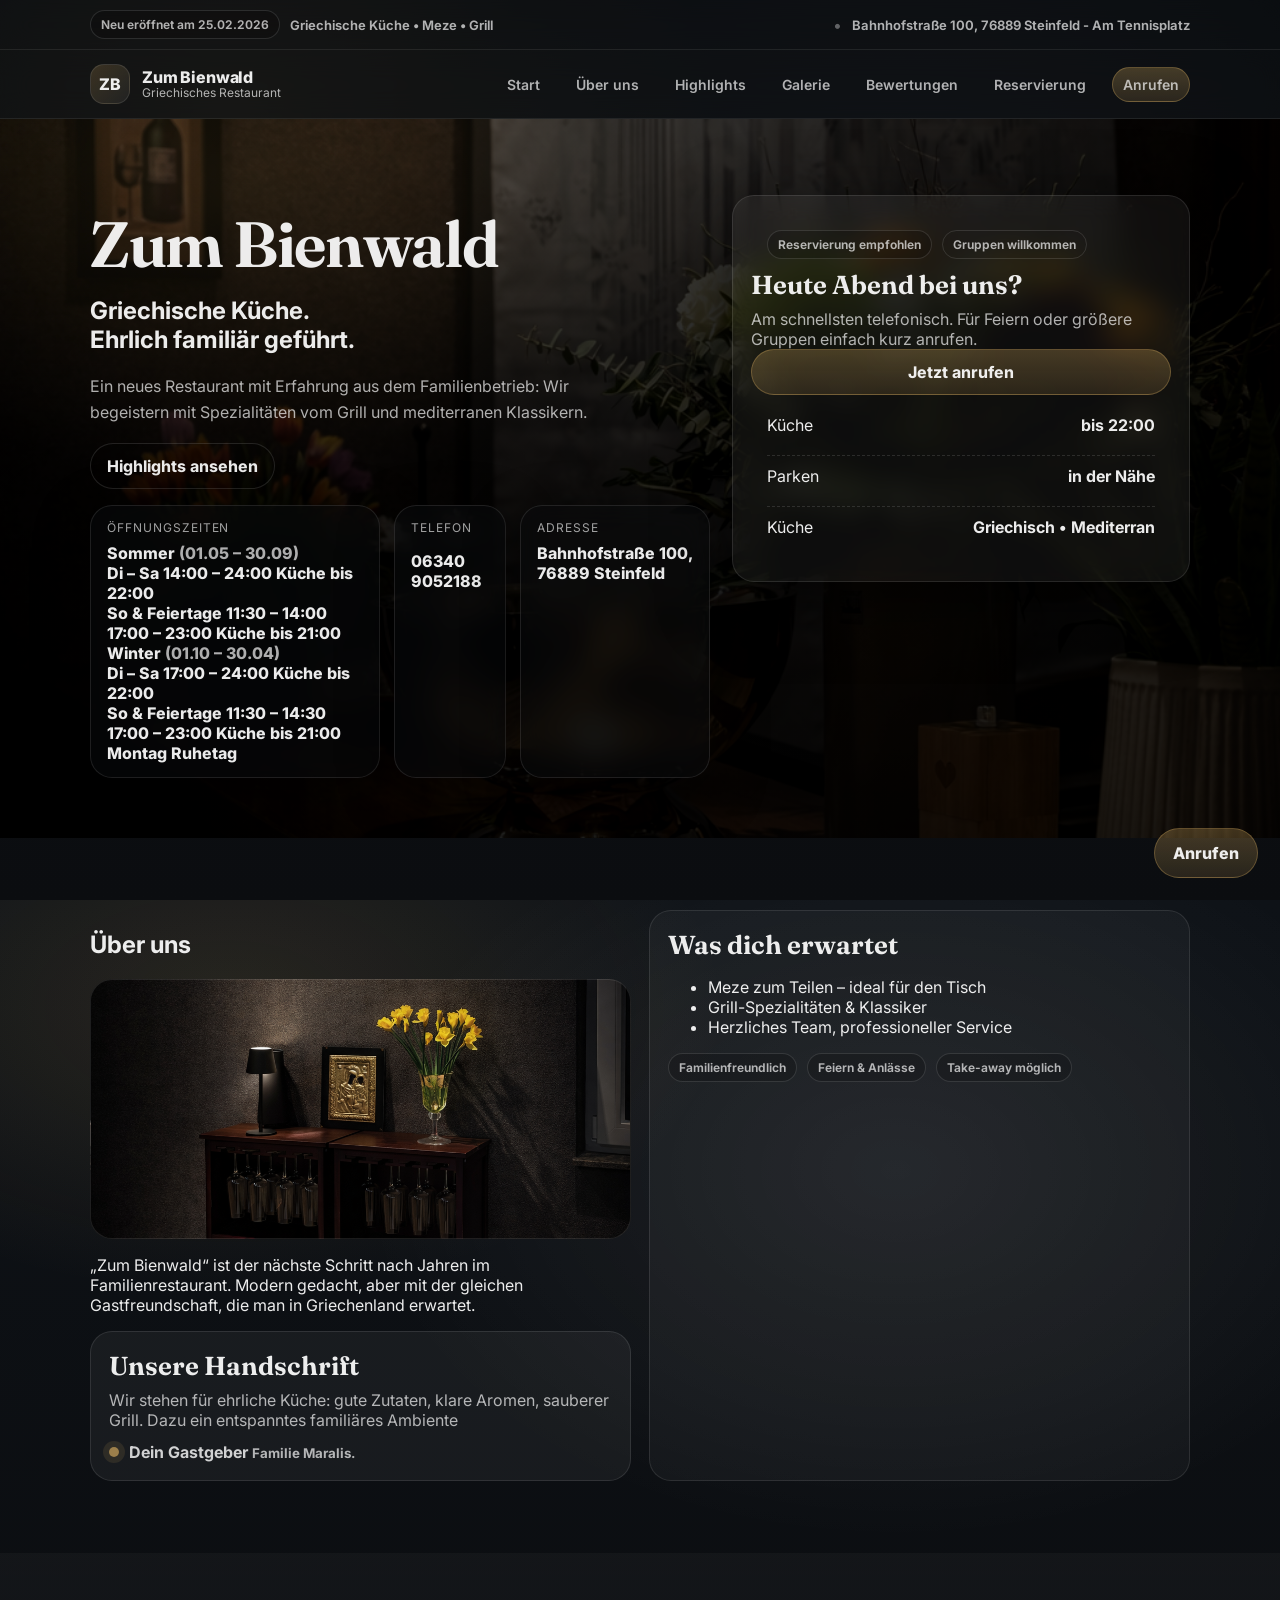
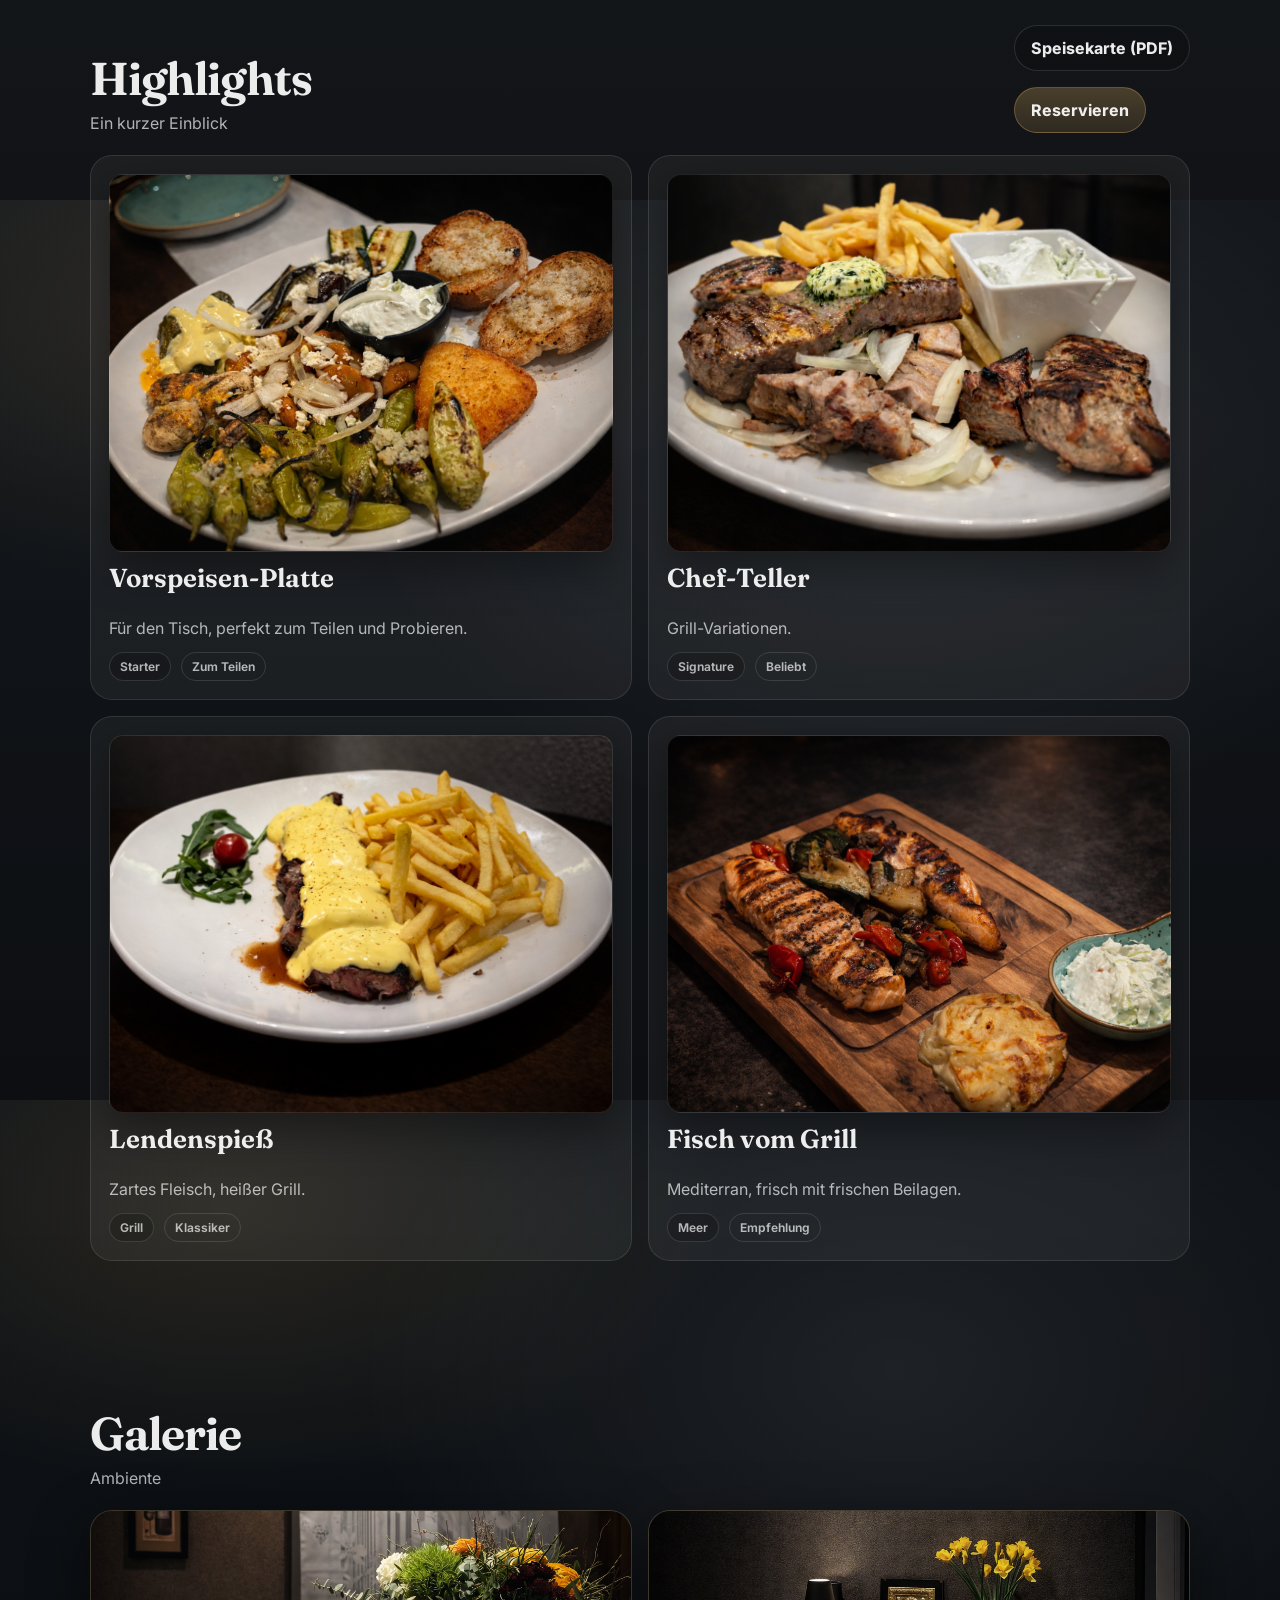
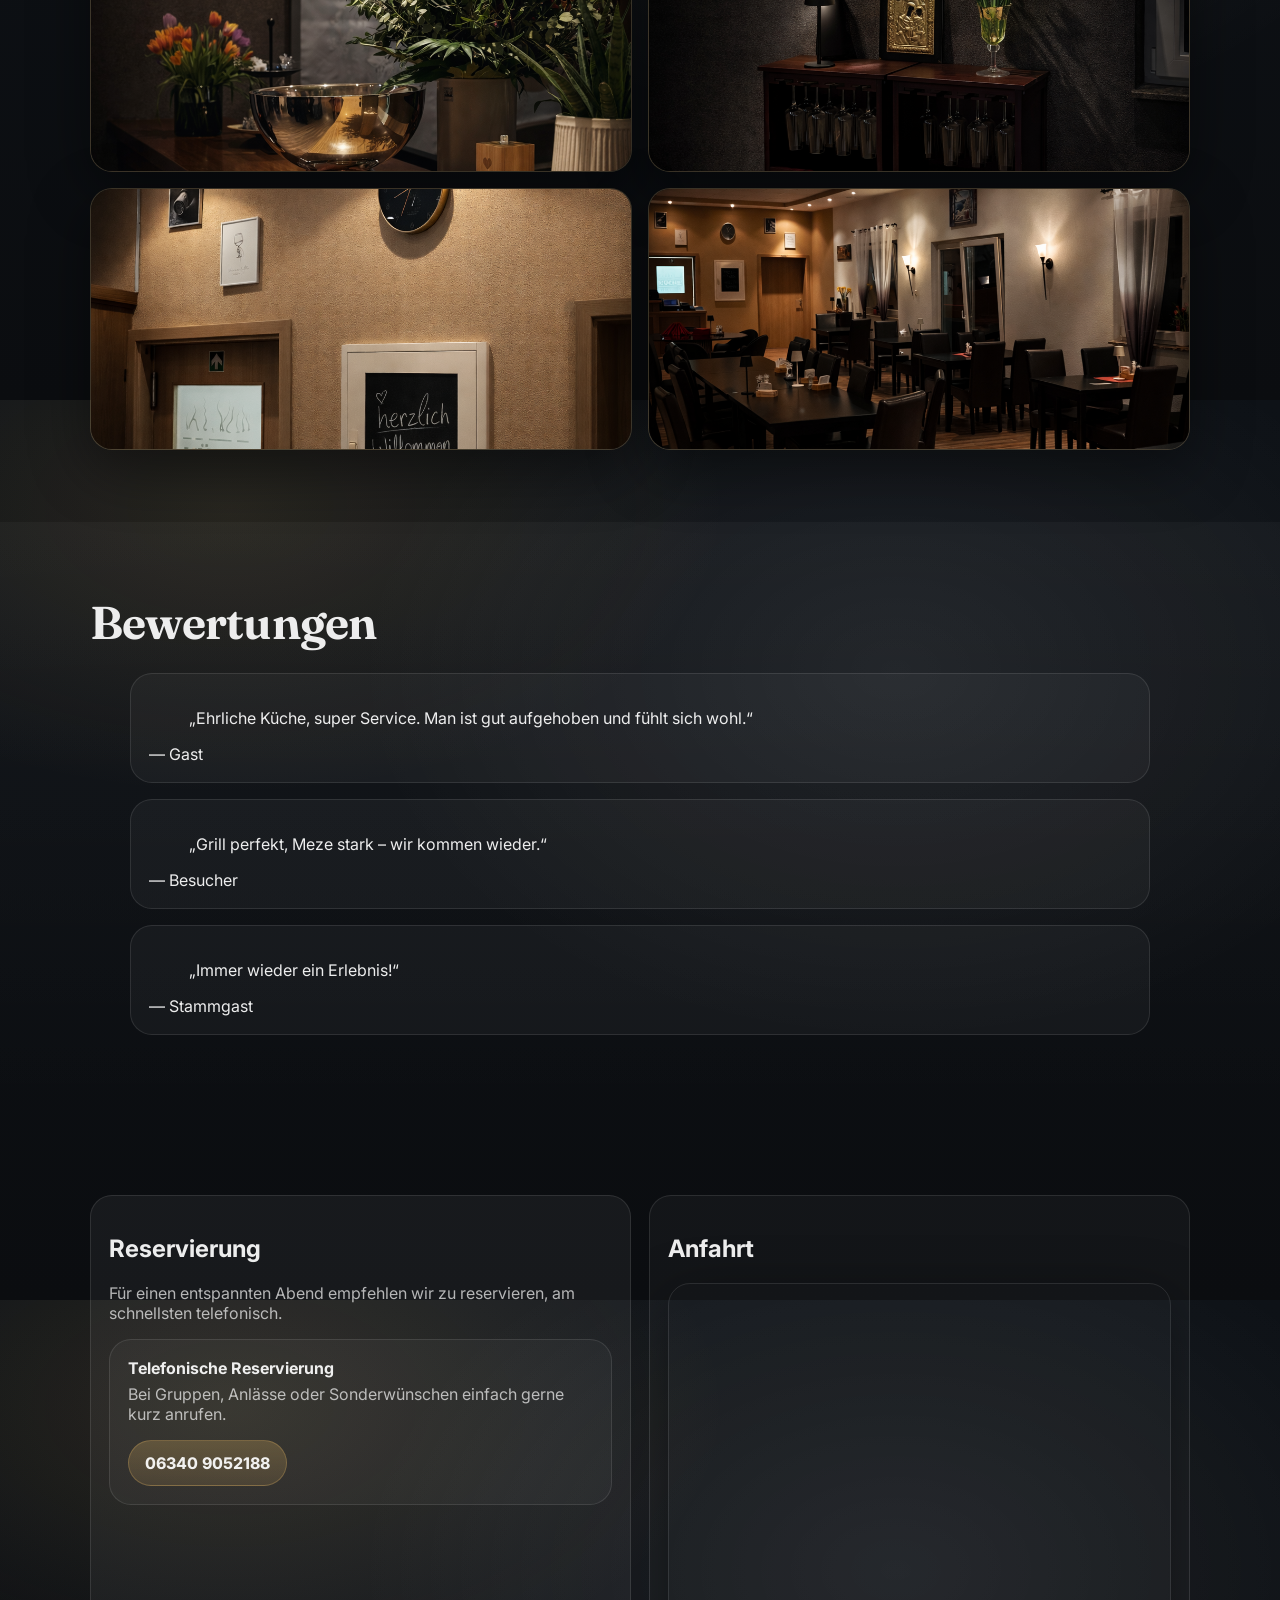
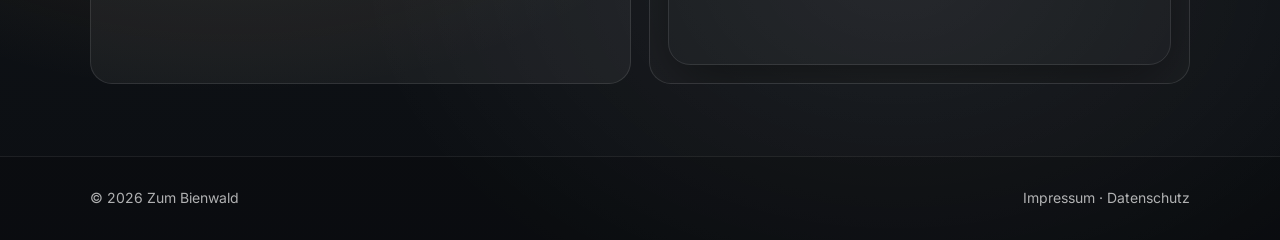
==== commit a0c81683: "Updated address header" ====
--- a/index.html
+++ b/index.html
@@ -4,7 +4,7 @@
     <meta charset="UTF-8" />
     <meta name="viewport" content="width=device-width, initial-scale=1.0" />
     <title>Zum Bienwald — Griechische Küche mit Charakter</title>
-    <meta name="description" content="Zum Bienwald — griechische Küche. Mediterrane Klassiker. Reservierung empfohlen." />
+    <meta name="description" content="Zum Bienwald. Mediterrane Klassiker. Reservierung empfohlen." />
 
     <link rel="stylesheet" href="styles.css" />
   </head>
@@ -60,11 +60,11 @@
 
         <div class="container hero__inner">
           <div class="hero__copy">
-            <p class="kicker">Zum Bienwald</p>
-            <h1>Griechische Küche.<br />Ehrlich familiär geführt.</h1>
+            <h1>Zum Bienwald</h1>
+            <h2>Griechische Küche.<br />Ehrlich familiär geführt.</h2>
             <p class="lead">
-              Ein neues Restaurant mit Erfahrung aus dem Familienbetrieb: Meze zum Teilen, Spezialitäten vom Grill und
-              mediterrane Klassiker.
+              Ein neues Restaurant mit Erfahrung aus dem Familienbetrieb: Wir begeistern mit Spezialitäten vom Grill und
+              mediterranen Klassikern.
             </p>
 
             <div class="hero__actions">
@@ -393,3 +393,4 @@
     </a>
   </body>
 </html>
+
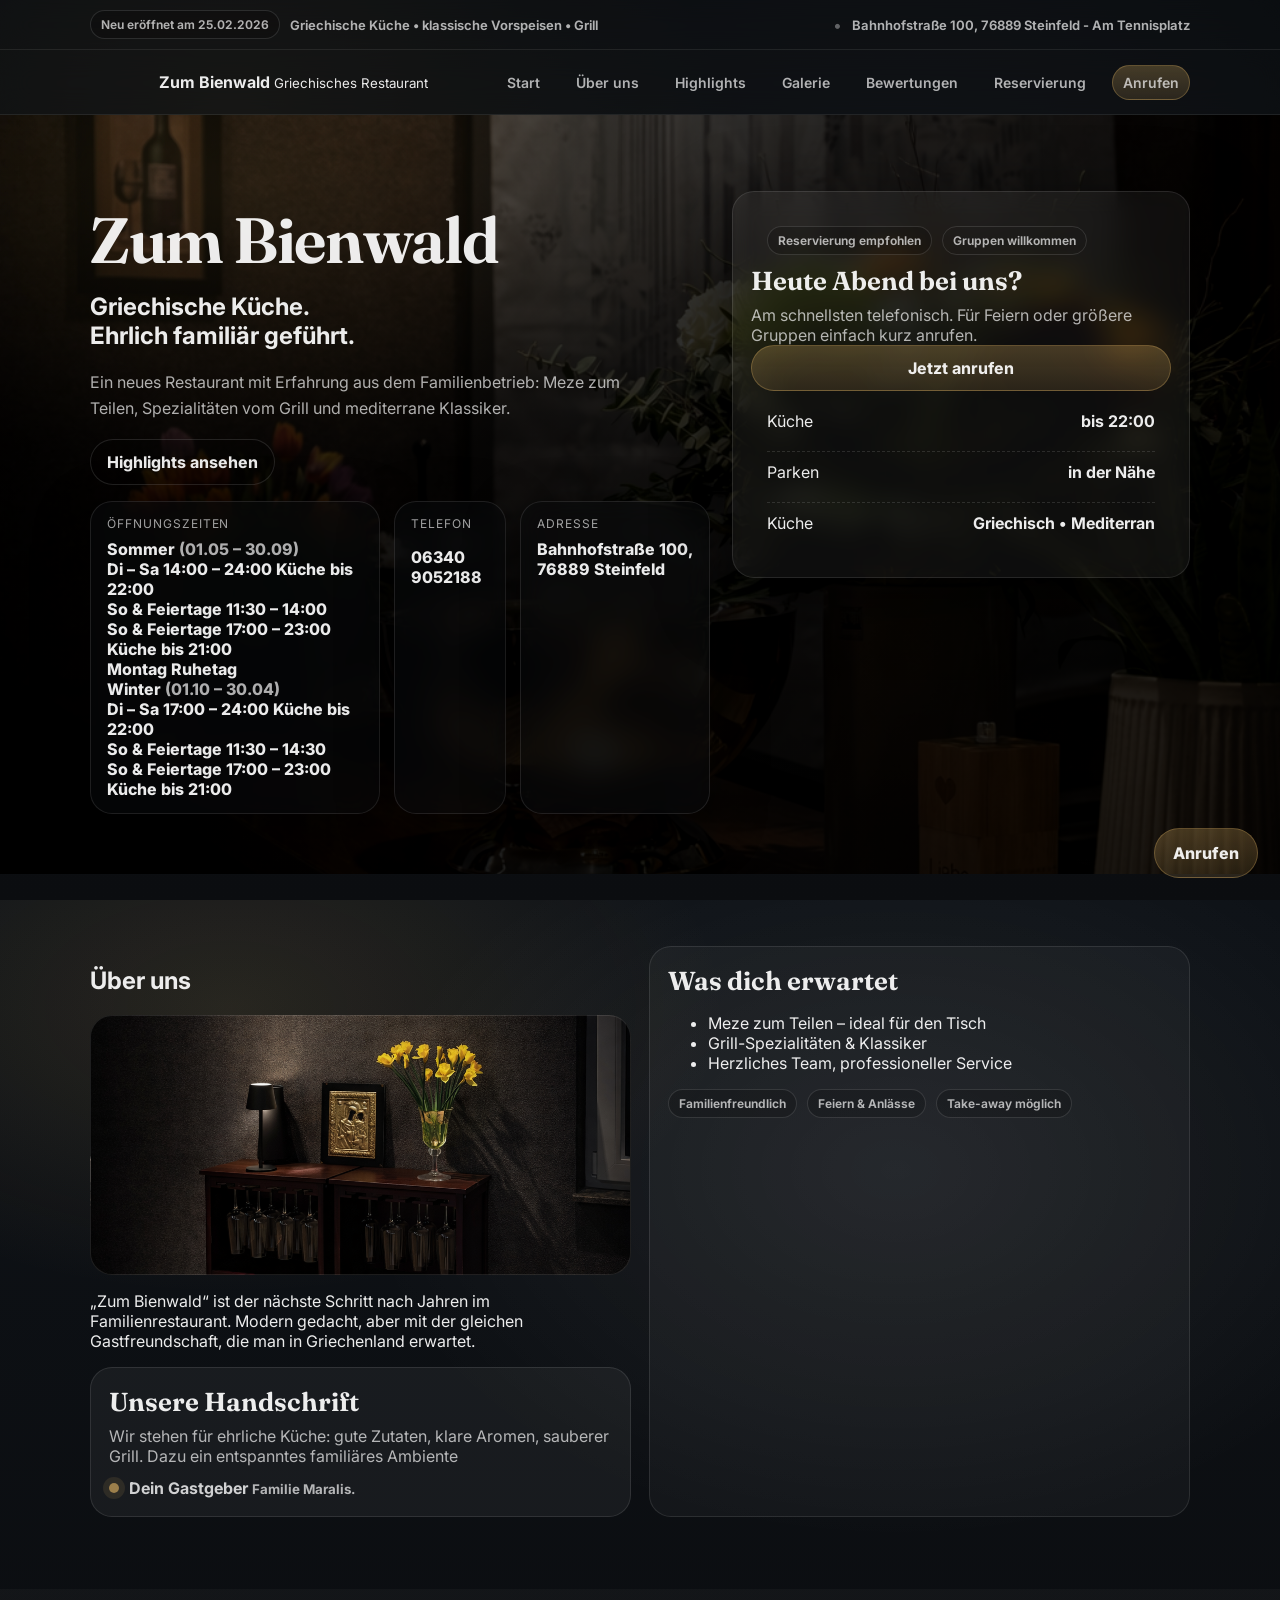
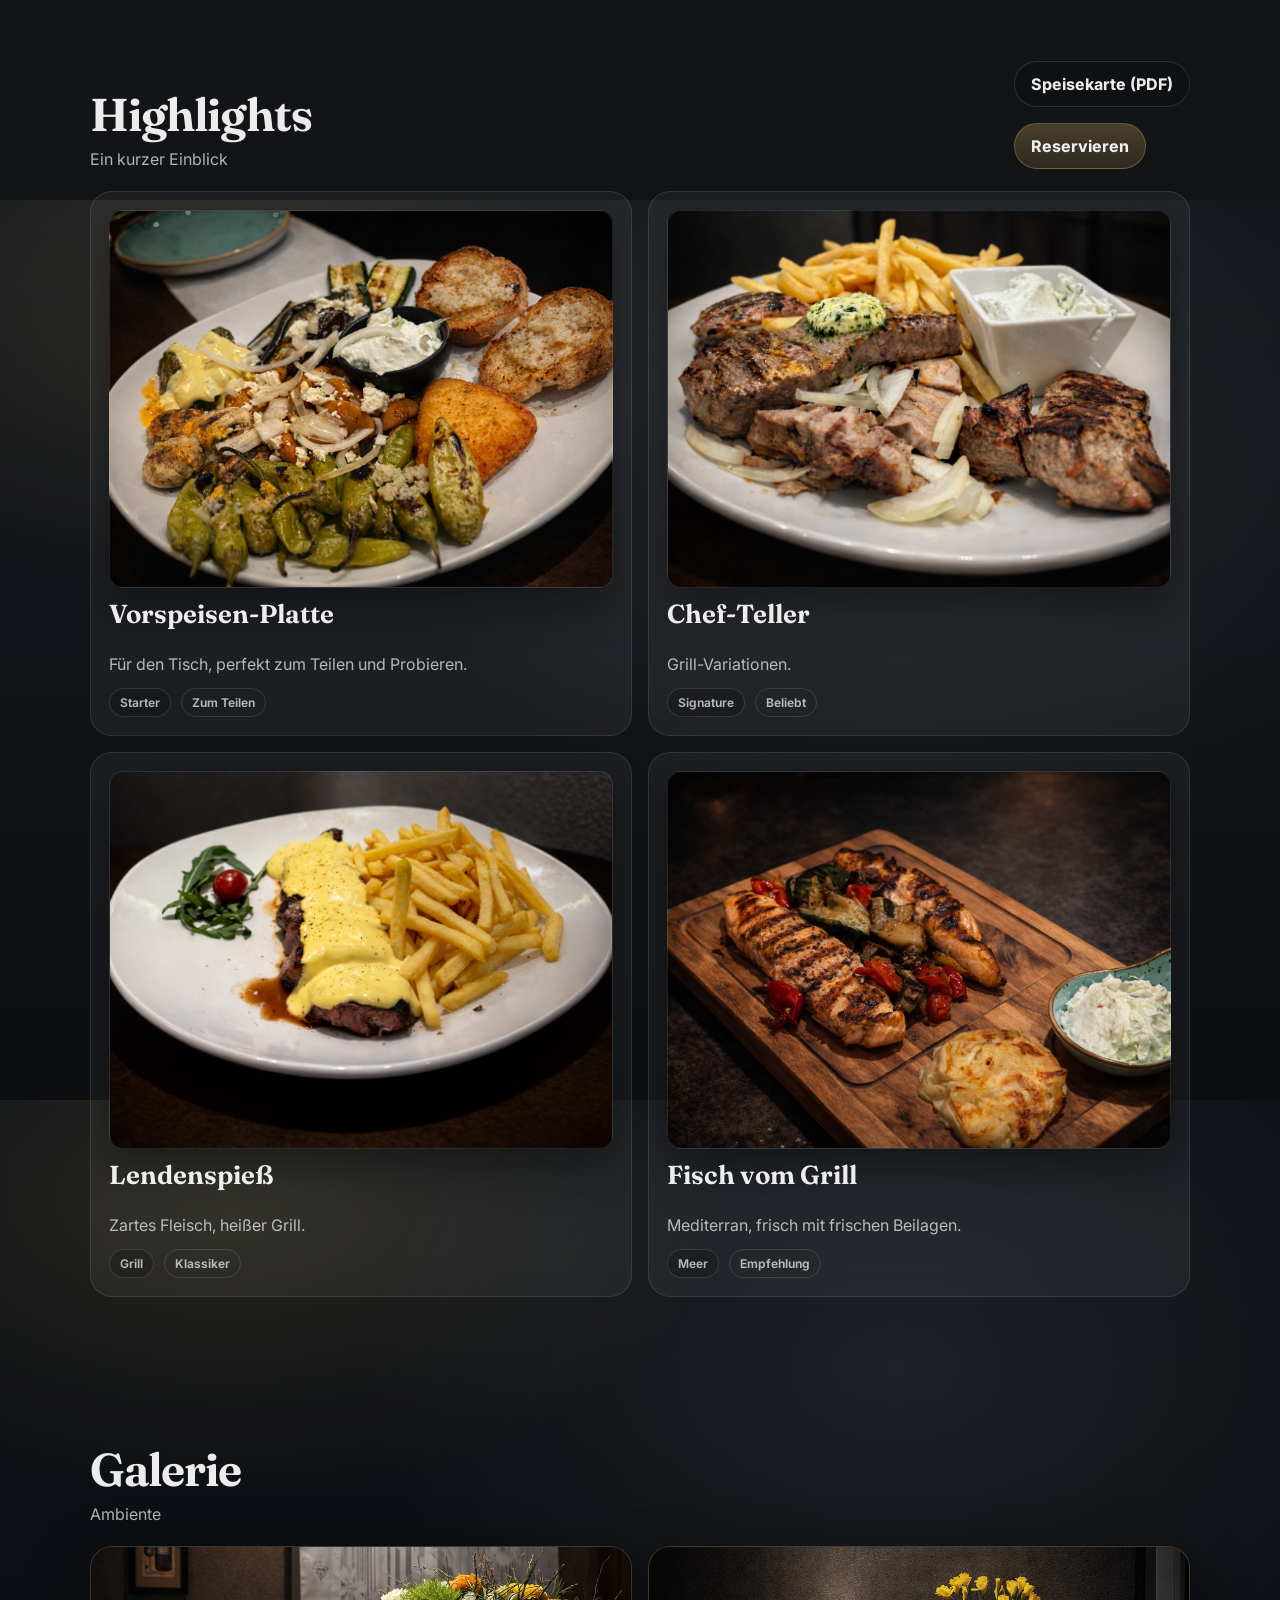
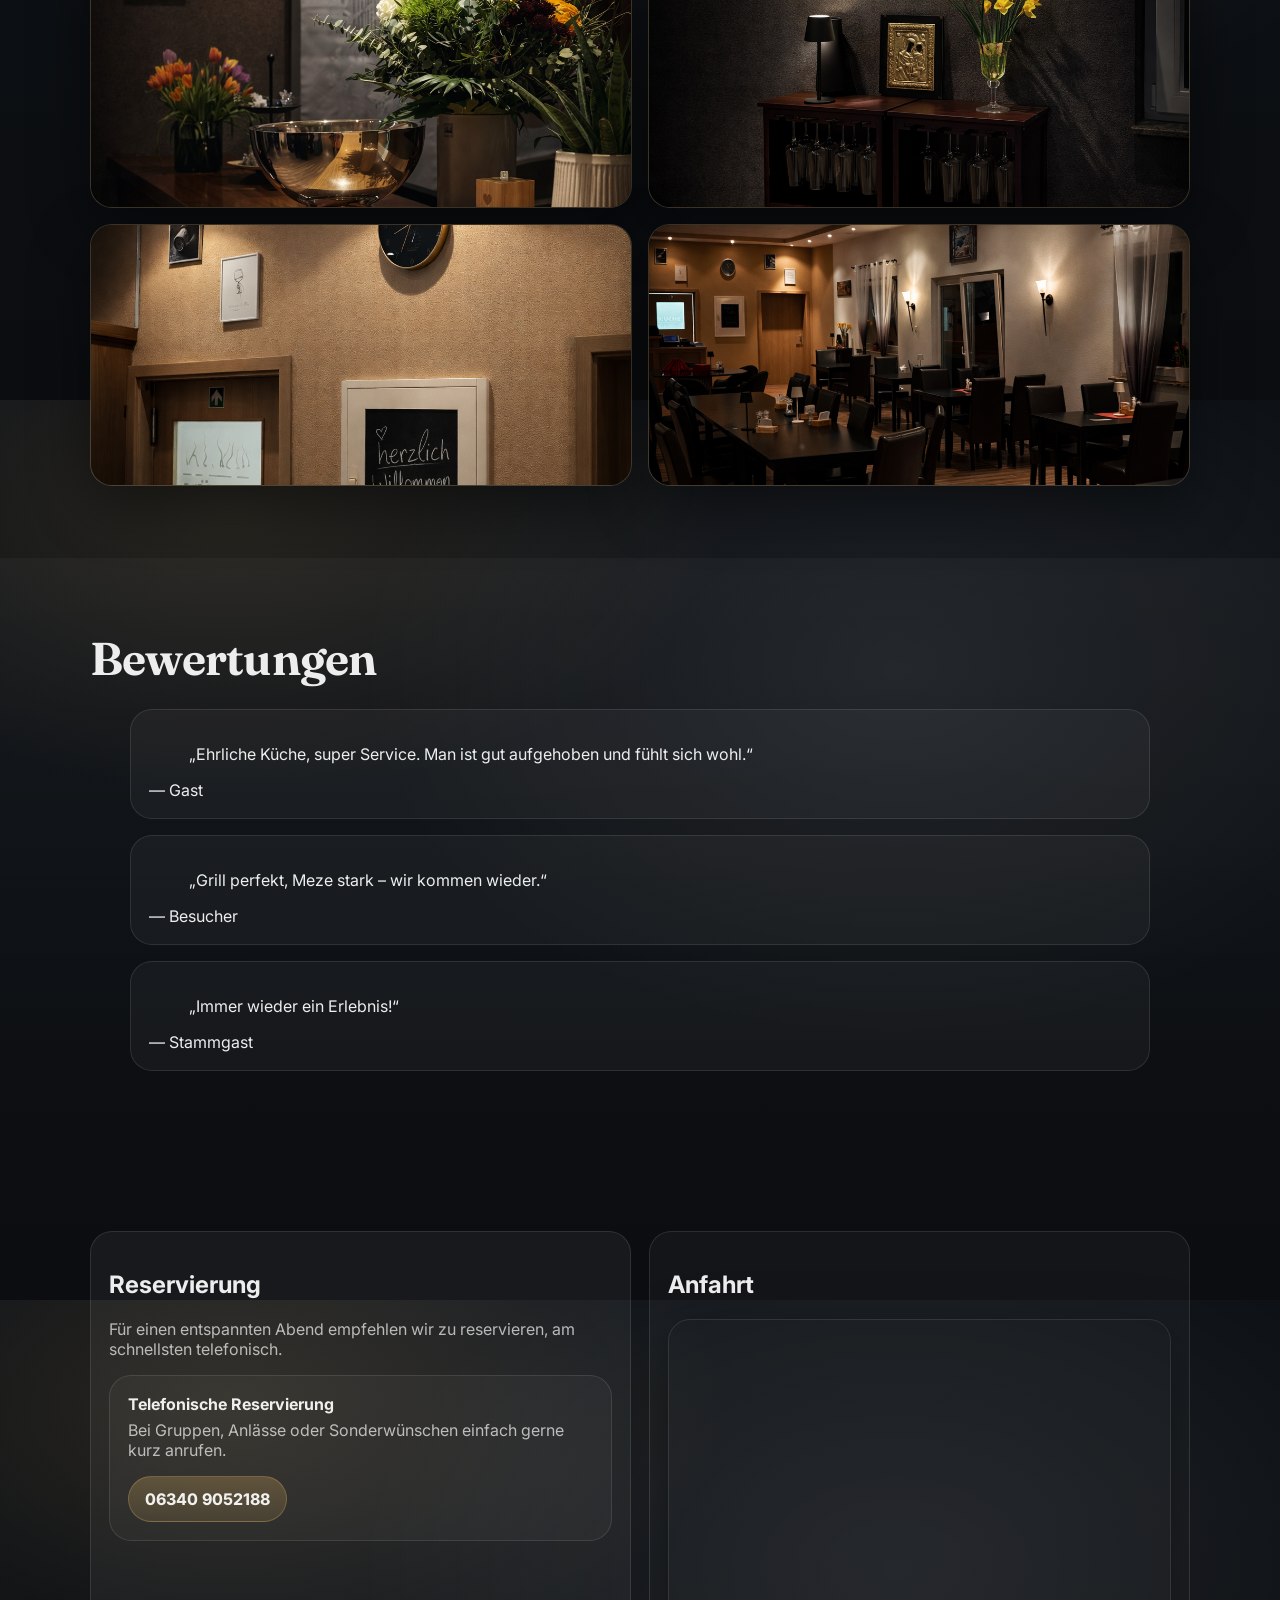
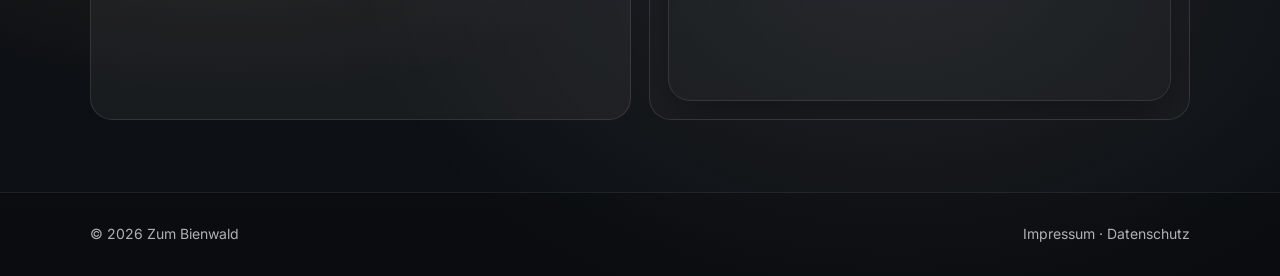
==== commit 190c83d8: "updated öfnungszeiten" ====
--- a/index.html
+++ b/index.html
@@ -4,7 +4,7 @@
     <meta charset="UTF-8" />
     <meta name="viewport" content="width=device-width, initial-scale=1.0" />
     <title>Zum Bienwald — Griechische Küche mit Charakter</title>
-    <meta name="description" content="Zum Bienwald. Mediterrane Klassiker. Reservierung empfohlen." />
+    <meta name="description" content="Zum Bienwald — griechische Küche. Mediterrane Klassiker. Reservierung empfohlen." />
 
     <link rel="stylesheet" href="styles.css" />
   </head>
@@ -15,7 +15,7 @@
       <div class="container topstrip__inner">
         <div class="topstrip__left">
           <span class="pill">Neu eröffnet am 25.02.2026</span>
-          <span class="topstrip__text">Griechische Küche • Meze • Grill</span>
+          <span class="topstrip__text">Griechische Küche • klassische Vorspeisen • Grill</span>
         </div>
         <div class="topstrip__right">
           <a href="tel: 06340 9052188" class="topstrip__link"></a>
@@ -28,9 +28,8 @@
     <!-- Header -->
     <header class="header" id="top">
       <div class="container header__inner">
-        <a class="brand" href="#start" aria-label="Start">
-          <span class="brand__mark">ZB</span>
-          <span class="brand__text">
+        <a href="#start" aria-label="Start"></a>
+          <span>
             <strong>Zum Bienwald</strong>
             <small>Griechisches Restaurant</small>
           </span>
@@ -63,8 +62,8 @@
             <h1>Zum Bienwald</h1>
             <h2>Griechische Küche.<br />Ehrlich familiär geführt.</h2>
             <p class="lead">
-              Ein neues Restaurant mit Erfahrung aus dem Familienbetrieb: Wir begeistern mit Spezialitäten vom Grill und
-              mediterranen Klassikern.
+              Ein neues Restaurant mit Erfahrung aus dem Familienbetrieb: Meze zum Teilen, Spezialitäten vom Grill und
+              mediterrane Klassiker.
             </p>
 
             <div class="hero__actions">
@@ -79,47 +78,43 @@
                   <div class="hours__col">
                     <div class="hours__title">Sommer <span class="muted">(01.05 – 30.09)</span></div>
 
-                    <div class="hours-mini__row">
-                      <span class="hours__label">Di – Sa</span>
+                    <div class="hours__row">
+                      <span class="hours__day">Di – Sa</span>
                       <span class="hours__time">14:00 – 24:00</span>
                       <span class="hours__note">Küche bis 22:00</span>
                     </div>
 
-                    <!-- So & Feiertage (Sommer) -->
-                      <div class="hours-mini__row">
-                        <span class="hm-label">So & Feiertage</span>
-                        <span class="hm-time">11:30 – 14:00</span>
-                        <span class="hm-note"></span>
-                      </div>
-                      <div class="hours-mini__row">
-                        <span class="hm-label hm-ghost"></span>
-                        <span class="hm-time">17:00 – 23:00</span>
-                        <span class="hm-note">Küche bis 21:00</span>
-                      </div>
+                    <div class="hours__row">
+                      <span class="hours__day">So &amp; Feiertage</span>
+                      <span class="hours__time">11:30 – 14:00</span>
+                    </div>
+                    <div class="hours__row">
+                      <span class="hours__day hours__day--ghost">So &amp; Feiertage</span>
+                      <span class="hours__time">17:00 – 23:00</span>
+                      <span class="hours__note">Küche bis 21:00</span>
+                         <div class="hours__closed">Montag Ruhetag</div>
+                    </div>
                   </div>
 
                   <div class="hours__col">
                     <div class="hours__title">Winter <span class="muted">(01.10 – 30.04)</span></div>
 
-                    <div class="hours-mini__row">
-                      <span class="hours__label">Di – Sa</span>
+                    <div class="hours__row">
+                      <span class="hours__day">Di – Sa</span>
                       <span class="hours__time">17:00 – 24:00</span>
                       <span class="hours__note">Küche bis 22:00</span>
                     </div>
 
-                    <!-- So & Feiertage (Winter) -->
-                      <div class="hours-mini__row">
-                        <span class="hm-label">So & Feiertage</span>
-                        <span class="hm-time">11:30 – 14:30</span>
-                        <span class="hm-note"></span>
-                      </div>
-                      <div class="hours-mini__row">
-                        <span class="hm-label hm-ghost"></span>
-                        <span class="hm-time">17:00 – 23:00</span>
-                        <span class="hm-note">Küche bis 21:00</span>
-                      </div>
-
-                    <div class="hours__closed">Montag Ruhetag</div>
+                    <div class="hours__row">
+                      <span class="hours__day">So &amp; Feiertage</span>
+                      <span class="hours__time">11:30 – 14:30</span>
+                    </div>
+                    <div class="hours__row">
+                      <span class="hours__day hours__day--ghost">So &amp; Feiertage</span>
+                      <span class="hours__time">17:00 – 23:00</span>
+                      <span class="hours__note">Küche bis 21:00</span>
+                    </div>
+
                   </div>
                 </div>
               </div>
@@ -393,4 +388,3 @@
     </a>
   </body>
 </html>
-
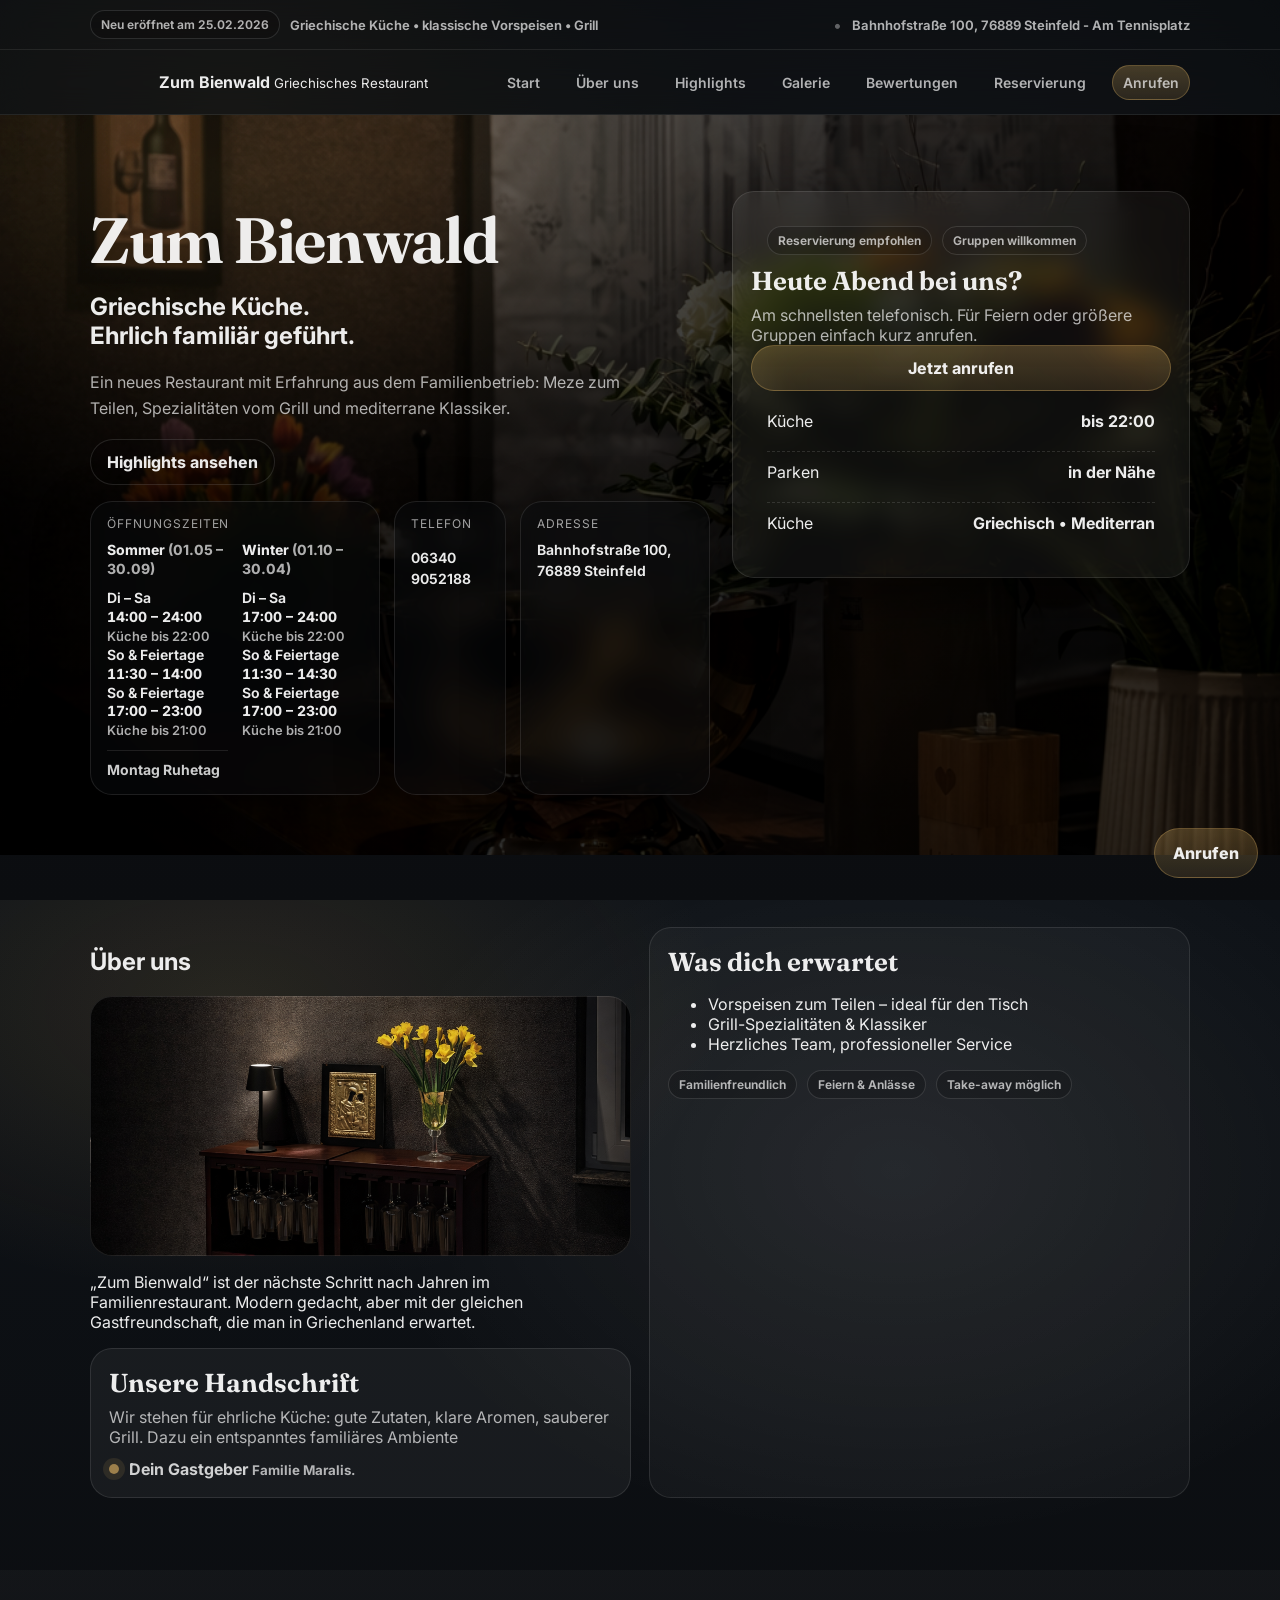
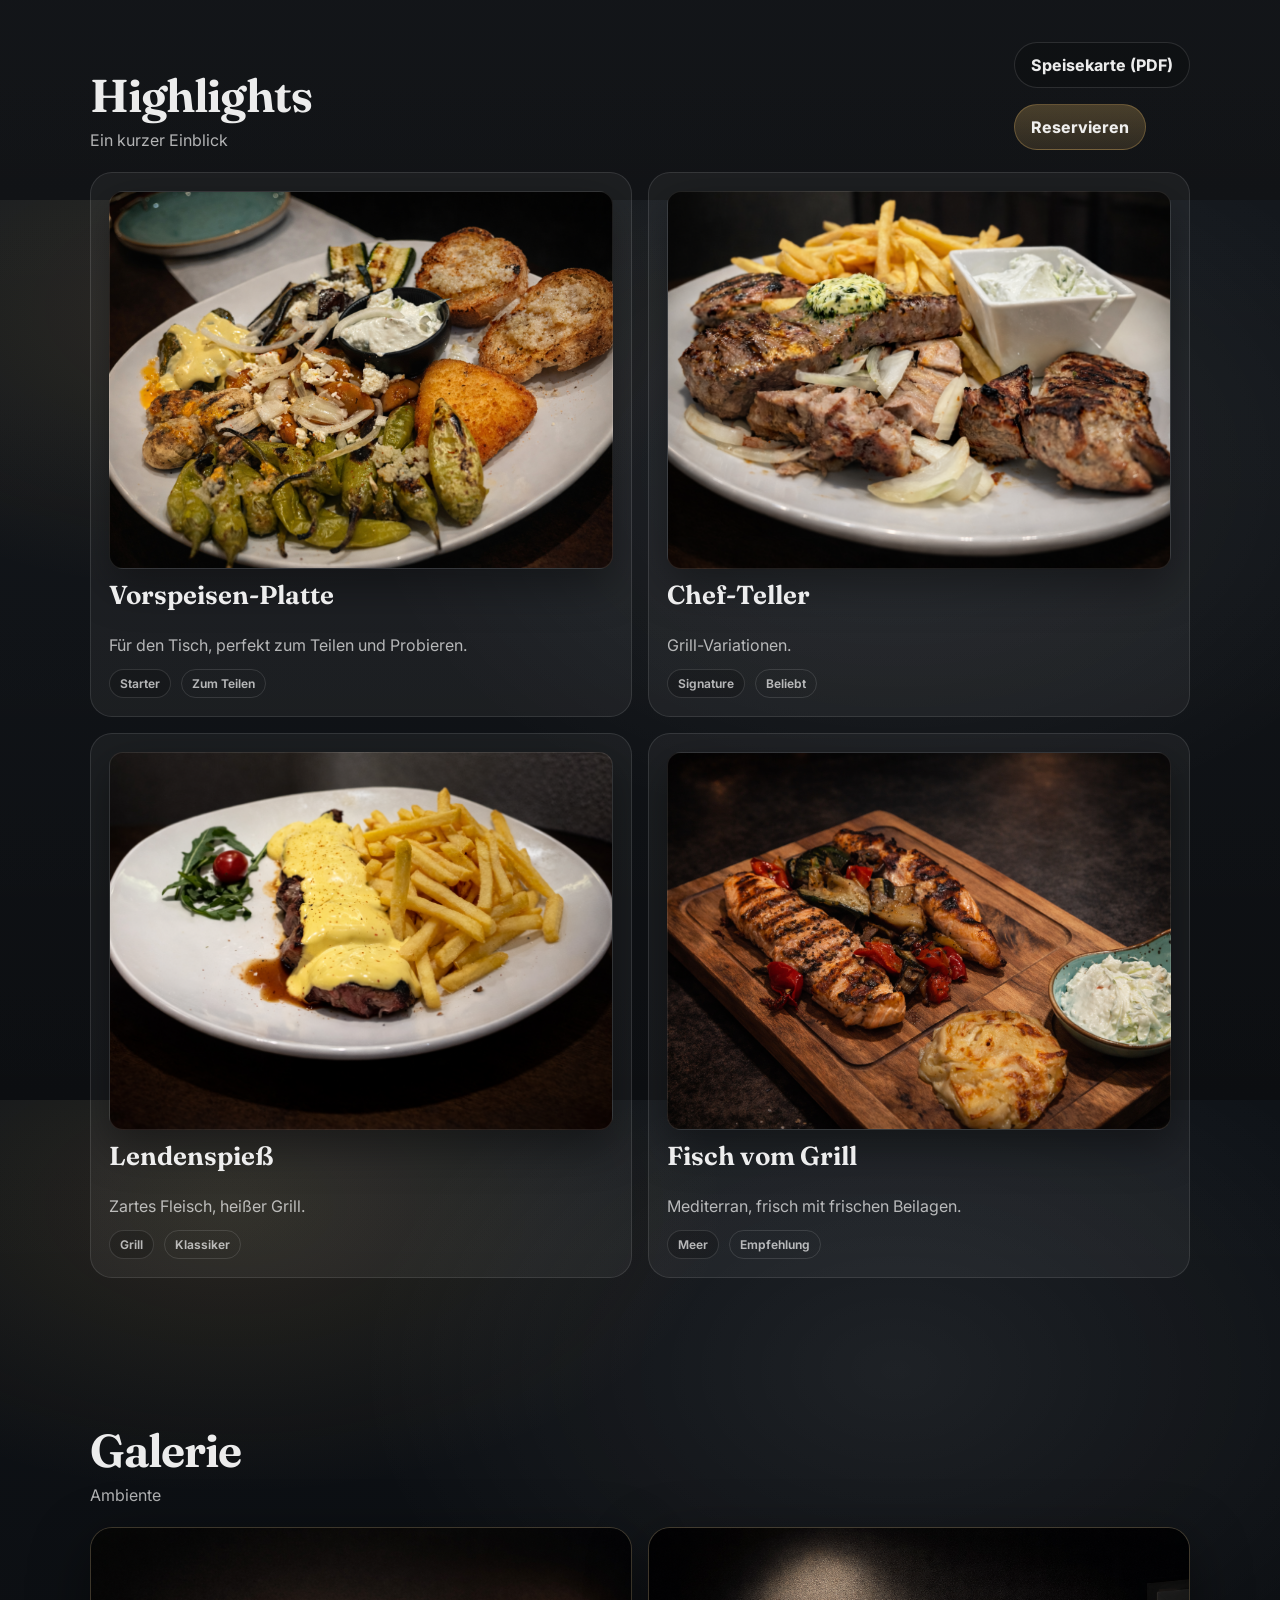
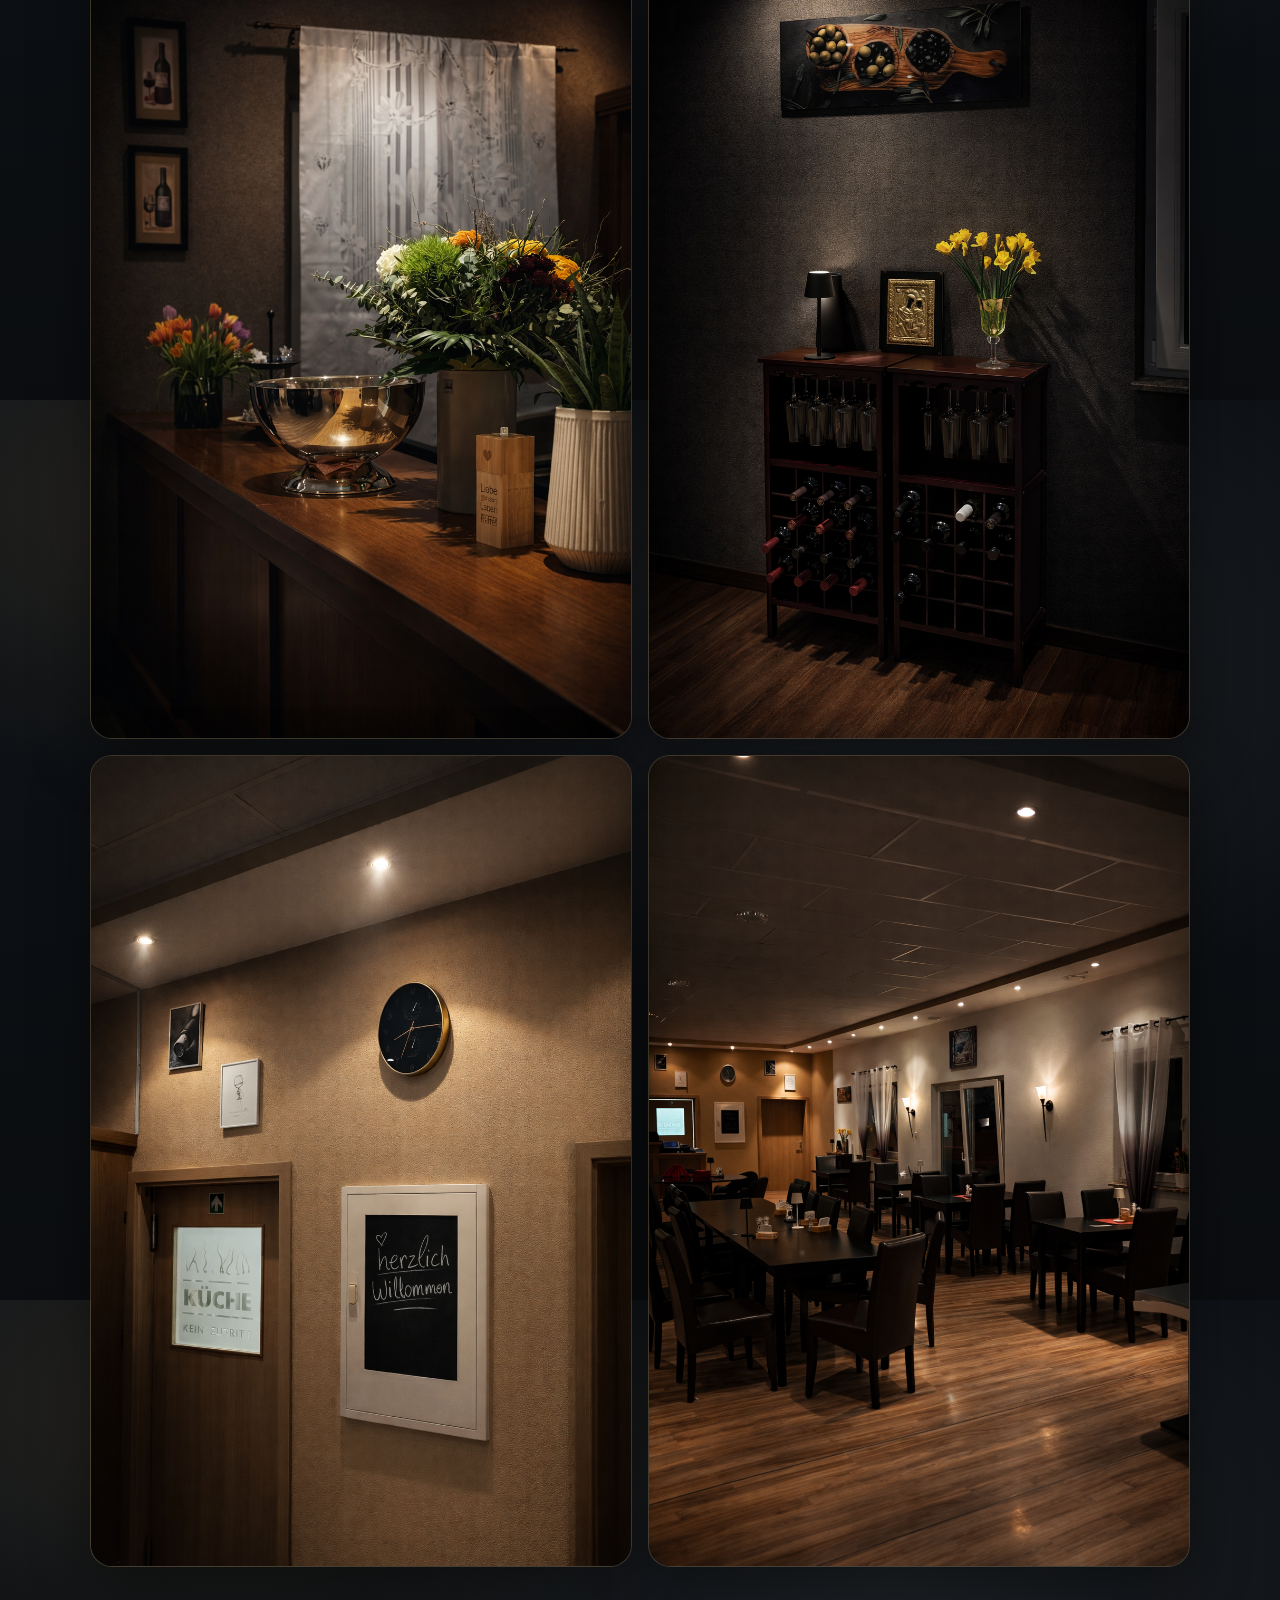
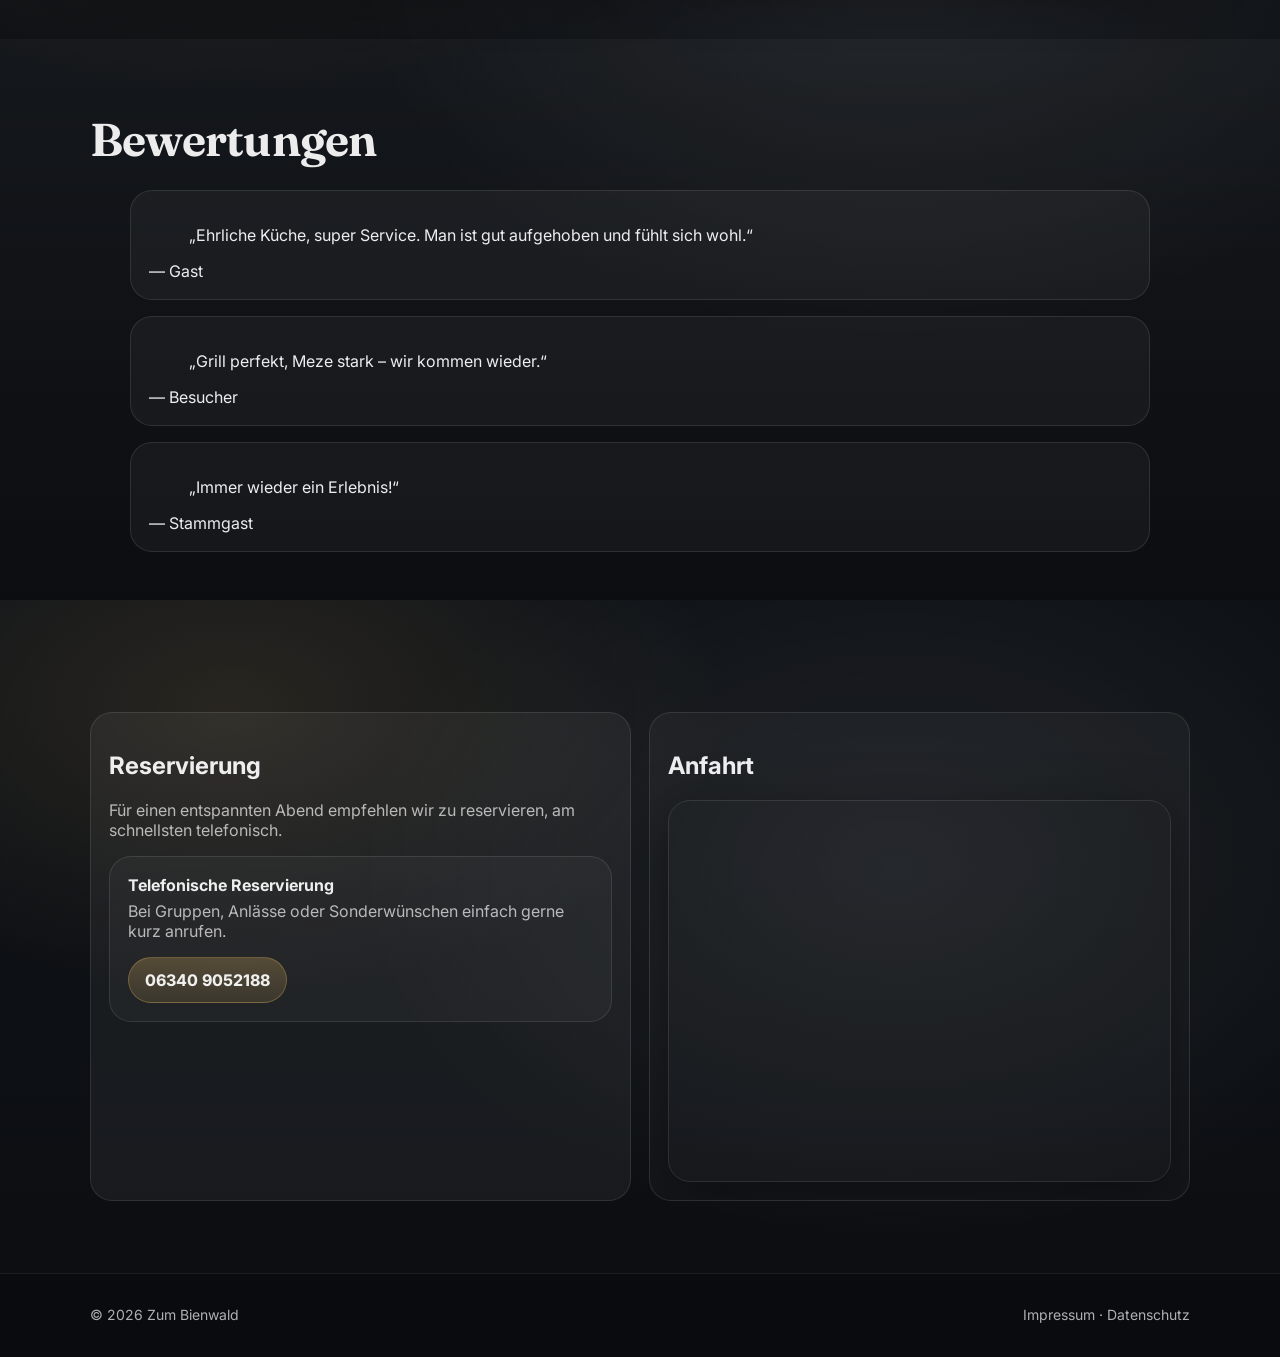
==== commit 4ce19bbe: "changed meze zu vorspeisen" ====
--- a/index.html
+++ b/index.html
@@ -195,7 +195,7 @@
           <aside class="card card--soft">
             <h3>Was dich erwartet</h3>
             <ul class="check">
-              <li>Meze zum Teilen – ideal für den Tisch</li>
+              <li>Vorspeisen zum Teilen – ideal für den Tisch</li>
               <li>Grill-Spezialitäten & Klassiker</li>
               <li>Herzliches Team, professioneller Service</li>
             </ul>
@@ -388,3 +388,4 @@
     </a>
   </body>
 </html>
+
--- a/styles.css
+++ b/styles.css
@@ -290,12 +290,12 @@
   position:absolute;
   inset:0;
   background:
-    radial-gradient(900px 520px at 20% 10%, rgba(200,161,90,.18), transparent 55%),
-    linear-gradient(180deg, rgba(0,0,0,.25), rgba(0,0,0,.55)),
+    radial-gradient(900px 520px at 20% 10%, rgba(200,161,90,.18), transparent 65%),
+    linear-gradient(180deg, rgba(0,0,0,.12), rgba(0,0,0,.40)),
     url("assets/hero.png");
   background-size: cover;
   background-position: center;
-  filter: saturate(1.05) contrast(1.05) brightness(.95);
+  filter: saturate(1.08) contrast(1.05) brightness(1.1);
   transform: scale(1.02);
 }
 .hero__overlay{
@@ -389,10 +389,85 @@
   color: rgba(255,255,255,.62);
 }
 .meta__v{
-  font-size:16px;
-  font-weight:780;
-  line-height:1.25;
+  font-size:  14px;
+  font-weight:650;
+  line-height:1.35;
   overflow-wrap:anywhere;
+  min-width: 0;
+}
+
+/* =========================
+   Öffnungszeiten (kompatibel mit deinem HTML)
+========================= */
+
+/* Sommer/Winter nebeneinander (Desktop), untereinander (Mobile) */
+.meta--hours .hours{
+  display:grid;
+  grid-template-columns: 1fr 1fr;
+  gap:14px;
+}
+@media (max-width: 760px){
+  .meta--hours .hours{ grid-template-columns: 1fr; }
+}
+
+.meta--hours .hours__col{ min-width:0; }
+
+.meta--hours .hours__title{
+  font-weight:750;
+  margin: 2px 0 10px;
+}
+
+/* DEINE Zeilen: .hours-mini__row */
+.meta--hours .hours-mini__row{
+  display:grid;
+  grid-template-columns: 1fr auto;  /* Tag | Zeit */
+  gap: 6px 12px;
+  align-items: baseline;
+  padding: 8px 0;
+  border-top: 1px solid rgba(255,255,255,.08);
+  min-width:0;
+}
+.meta--hours .hours-mini__row:first-of-type{ border-top:0; }
+
+/* Label-Varianten abfangen */
+.meta--hours .hours__label,
+.meta--hours .hm-label{
+  min-width:0;
+  overflow-wrap:anywhere;
+  color: rgba(255,255,255,.86);
+  font-weight:650;
+}
+
+/* Zeit-Varianten abfangen */
+.meta--hours .hours__time,
+.meta--hours .hm-time{
+  white-space:nowrap;
+  font-variant-numeric: tabular-nums;
+  font-weight:750;
+}
+
+/* Note-Varianten: IMMER in neue Zeile unter Tag+Zeit */
+.meta--hours .hours__note,
+.meta--hours .hm-note{
+  grid-column: 1 / -1;      /* über beide Spalten */
+  margin-top: 2px;
+  font-size: .92em;
+  color: rgba(255,255,255,.68);
+  font-weight:600;
+}
+
+/* deine "Ghost"-Zeile (links leer lassen, aber Ausrichtung behalten) */
+.meta--hours .hm-ghost{
+  visibility:hidden;
+}
+
+/* Ruhetag etwas separieren */
+.meta--hours .hours__closed{
+  margin-top: 10px;
+  padding-top: 10px;
+  border-top: 1px solid rgba(255,255,255,.10);
+  font-weight: 700;
+  color: rgba(255,255,255,.80);
 }
 
 /* =========================
@@ -464,8 +539,8 @@
 }
 .gi img{
   width:100%;
-  height: 260px;
-  object-fit: cover;
+  height: auto;
+  object-fit: contains;
   display:block;
 }
 .gi:hover{ transform: translateY(-2px); transition: transform .15s ease; }
@@ -694,5 +769,4 @@
     font-size: 14px;
   }
 
-  .gi img{ height: 220px; }
-}
+
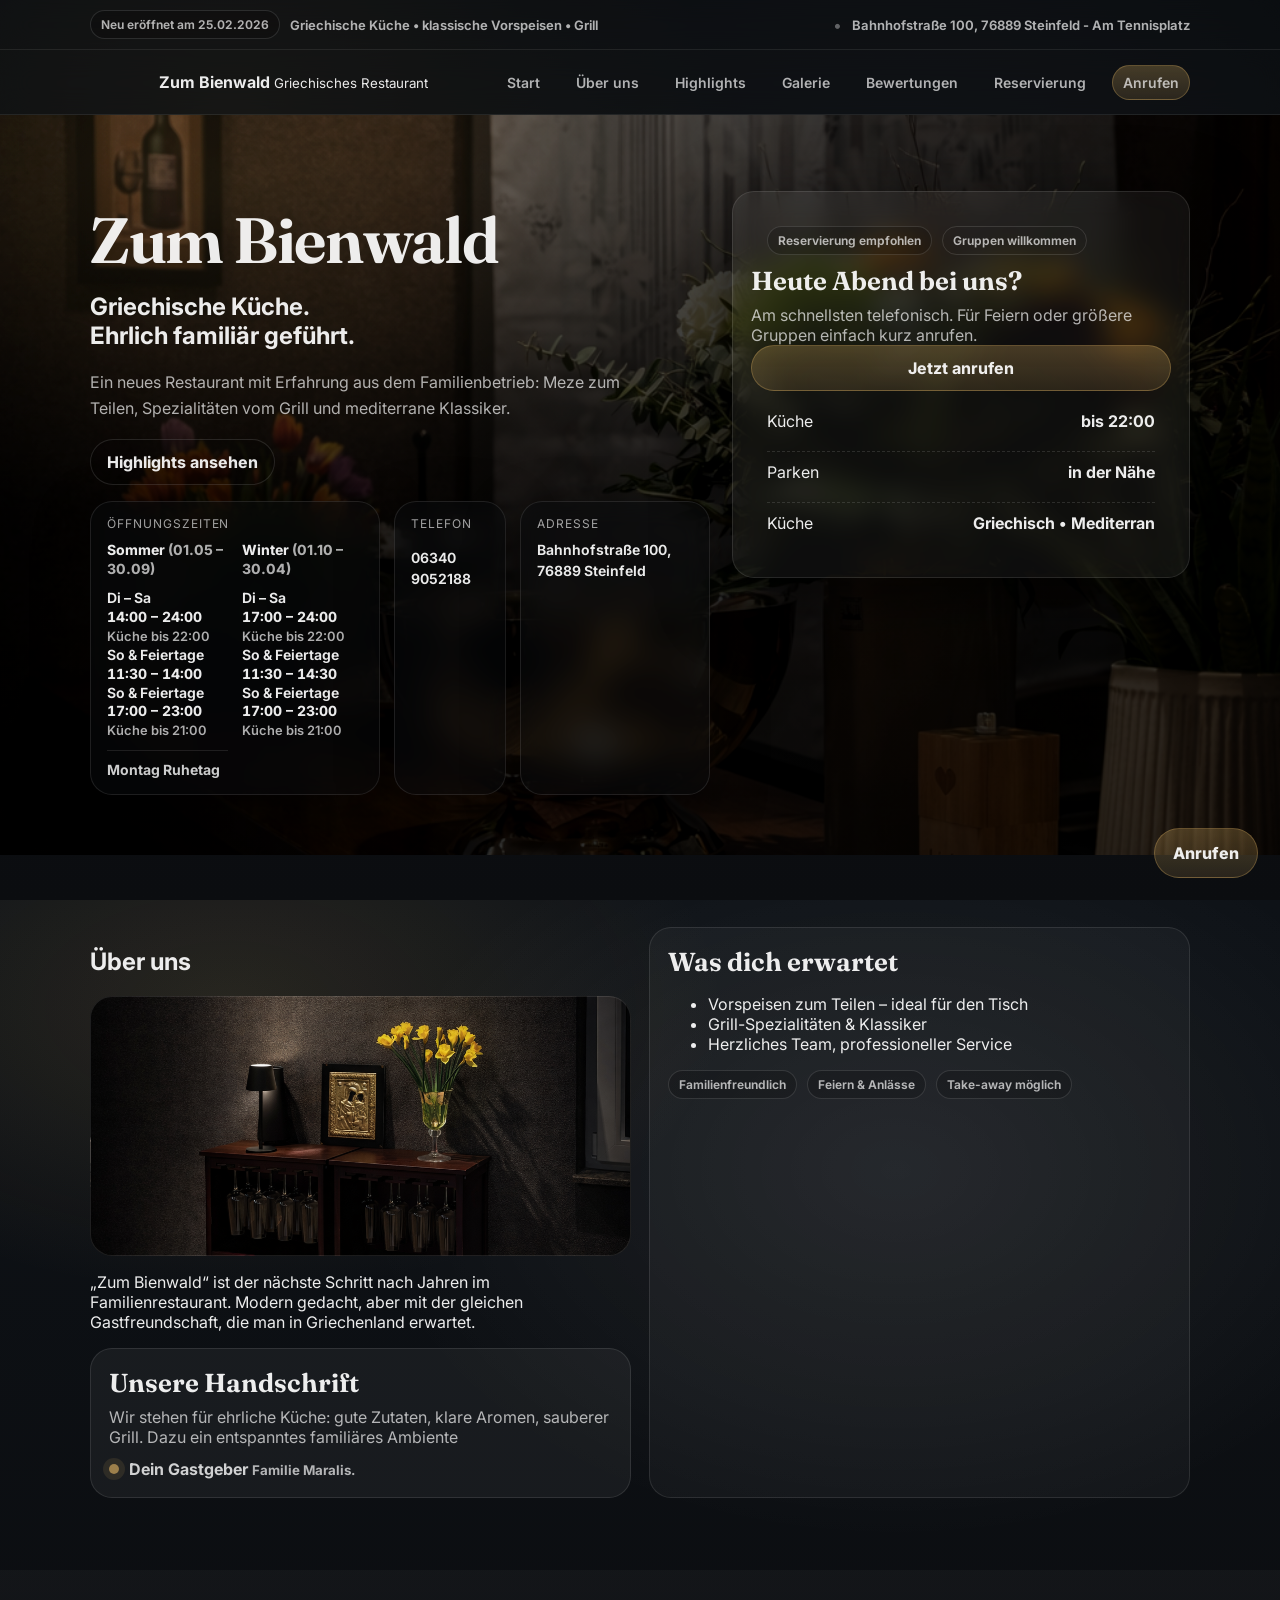
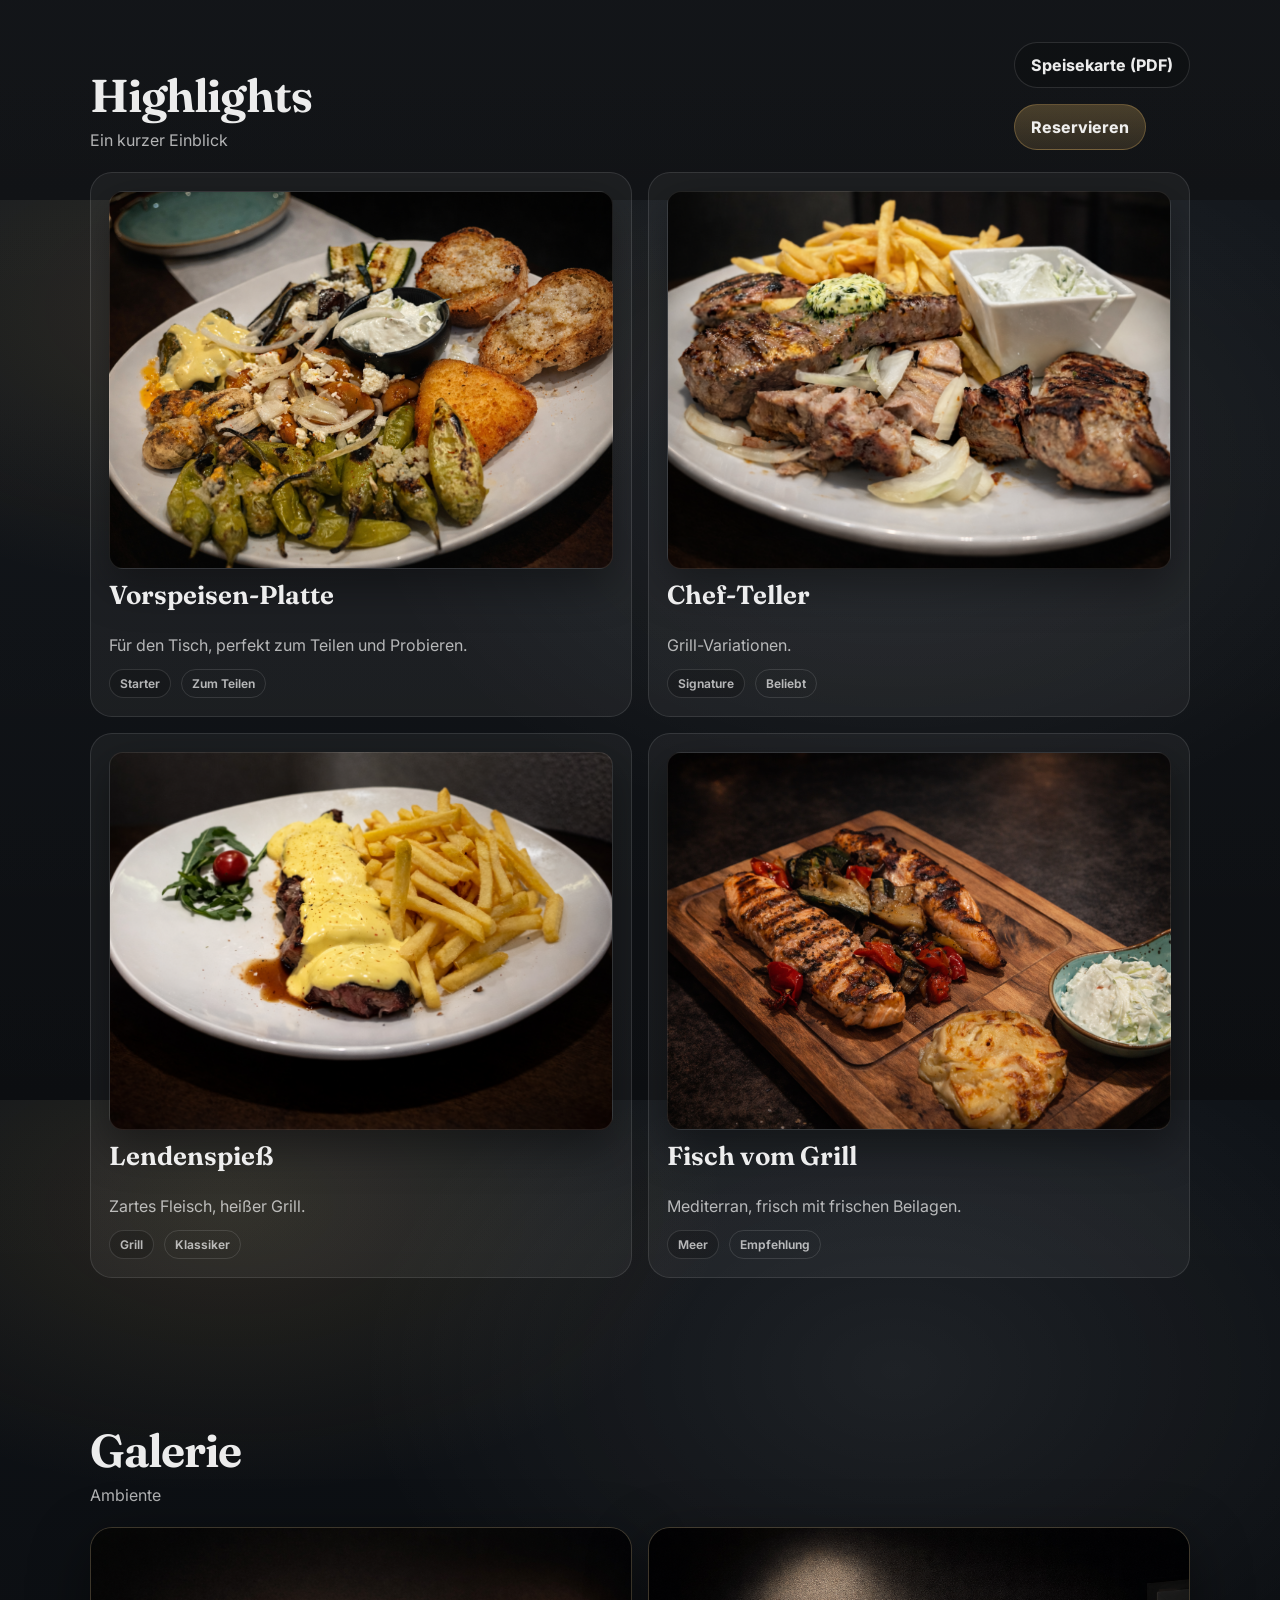
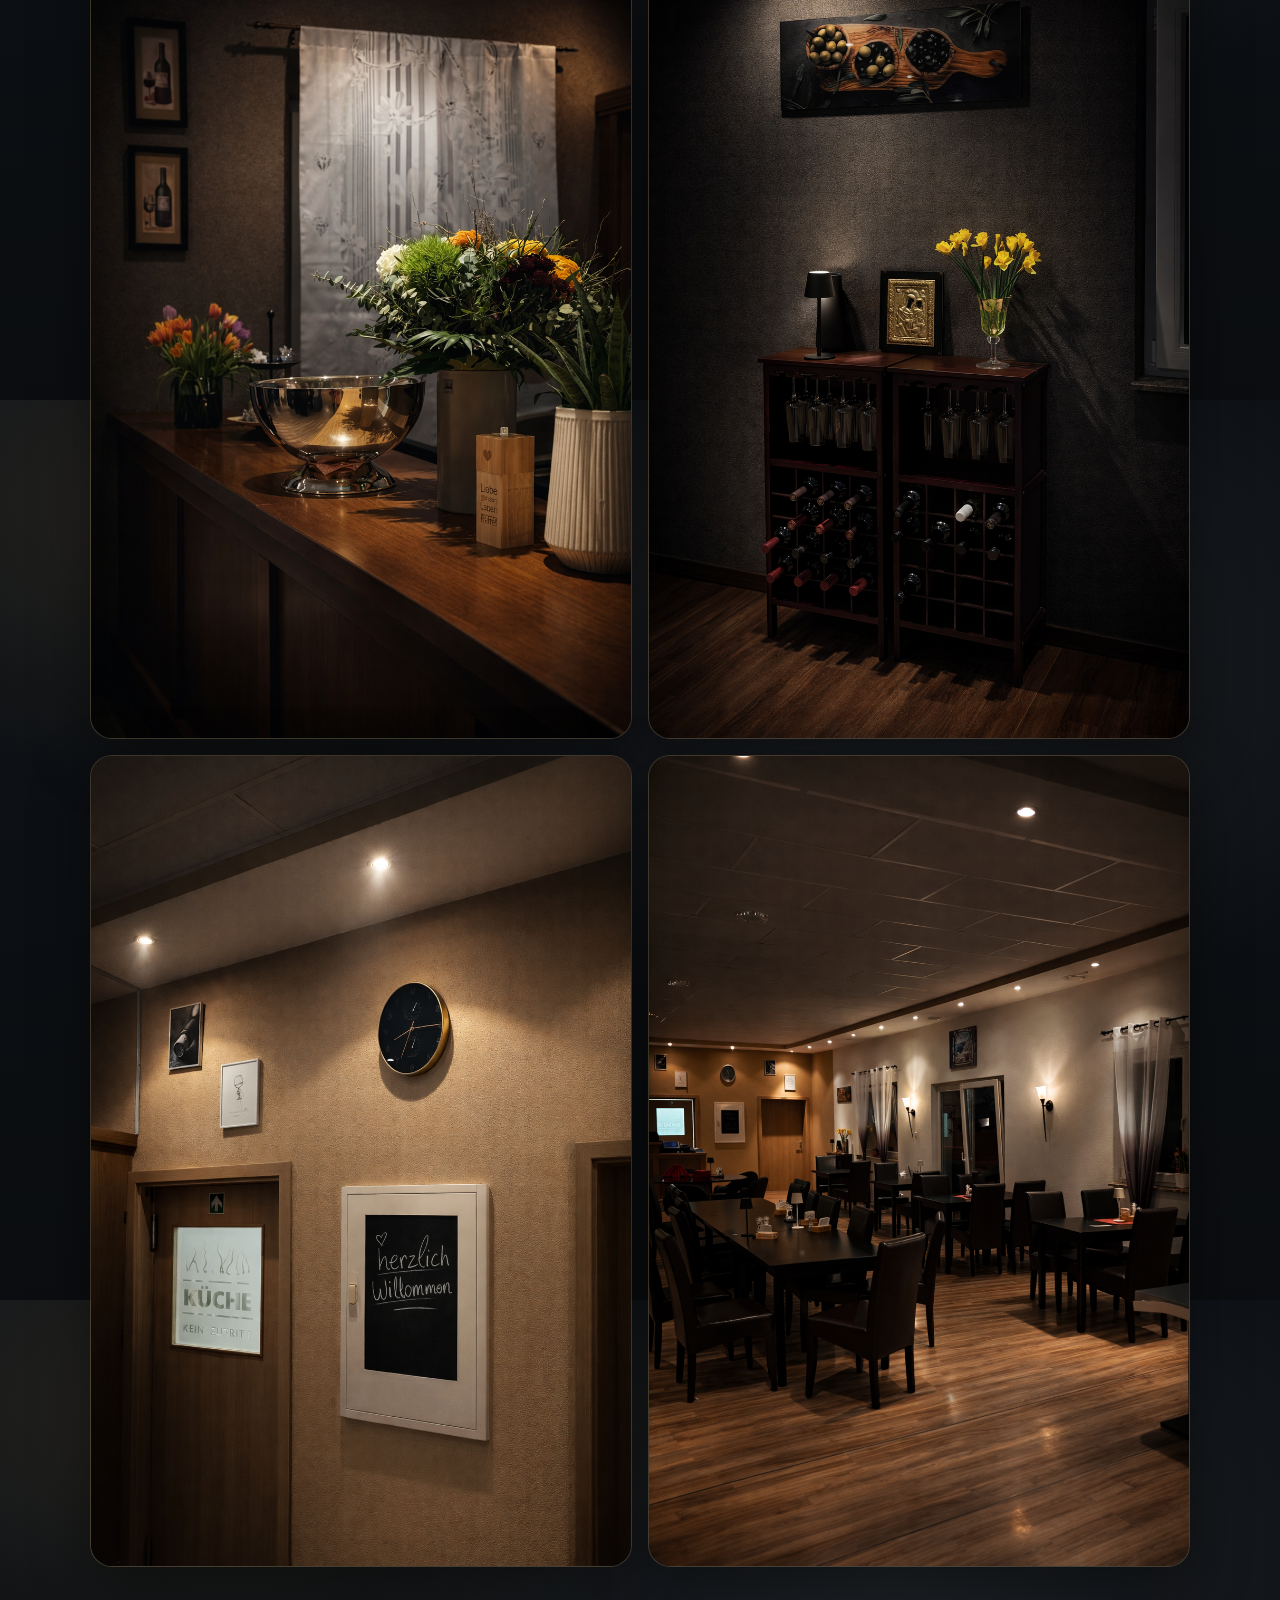
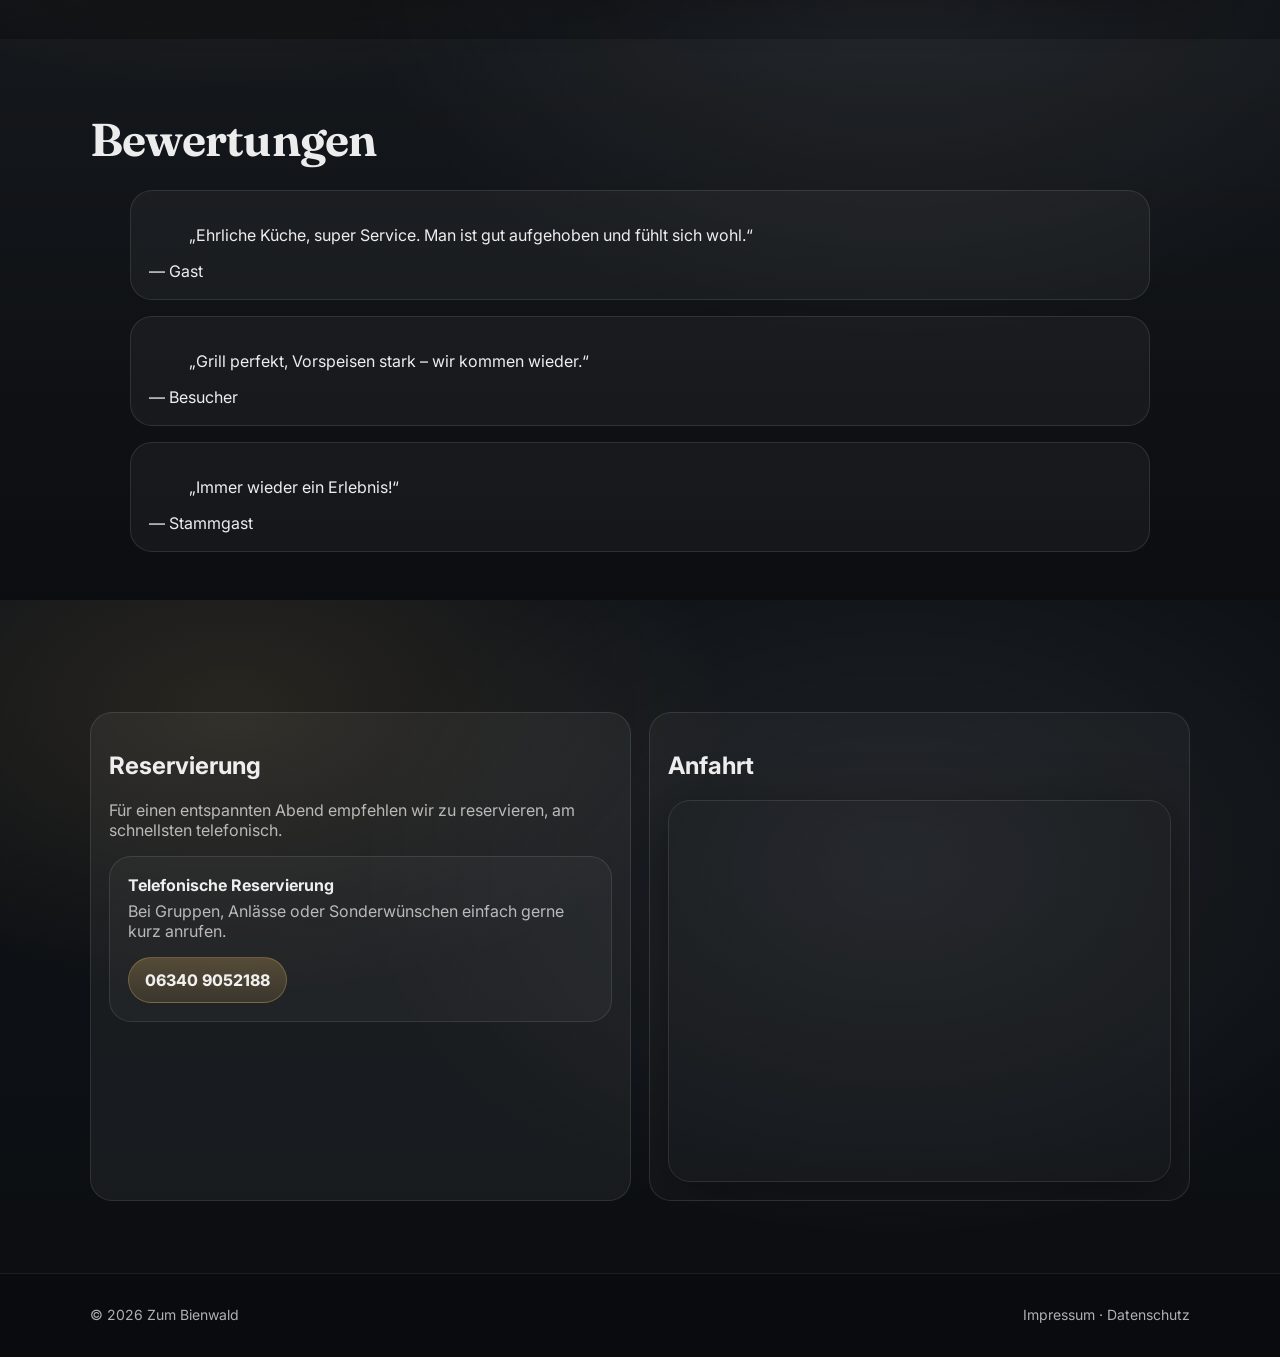
==== commit 19e1d8a3: "Updated Bewertungen" ====
--- a/index.html
+++ b/index.html
@@ -122,7 +122,7 @@
               <div class="meta">
                 <span class="meta__k">Telefon</span>
                 <p></p>
-                <span class="meta__v"><a href="tel:063409052188">06340 9052188</a></span>
+                <span class="meta__v"><a href="tel:06340 9052188">06340 9052188</a></span>
               </div>
 
               <div class="meta">
@@ -313,7 +313,7 @@
             </figure>
 
             <figure class="quote card">
-              <blockquote>„Grill perfekt, Meze stark – wir kommen wieder.“</blockquote>
+              <blockquote>„Grill perfekt, Vorspeisen stark – wir kommen wieder.“</blockquote>
               <figcaption>— Besucher</figcaption>
             </figure>
 
@@ -389,3 +389,5 @@
   </body>
 </html>
 
+
+
